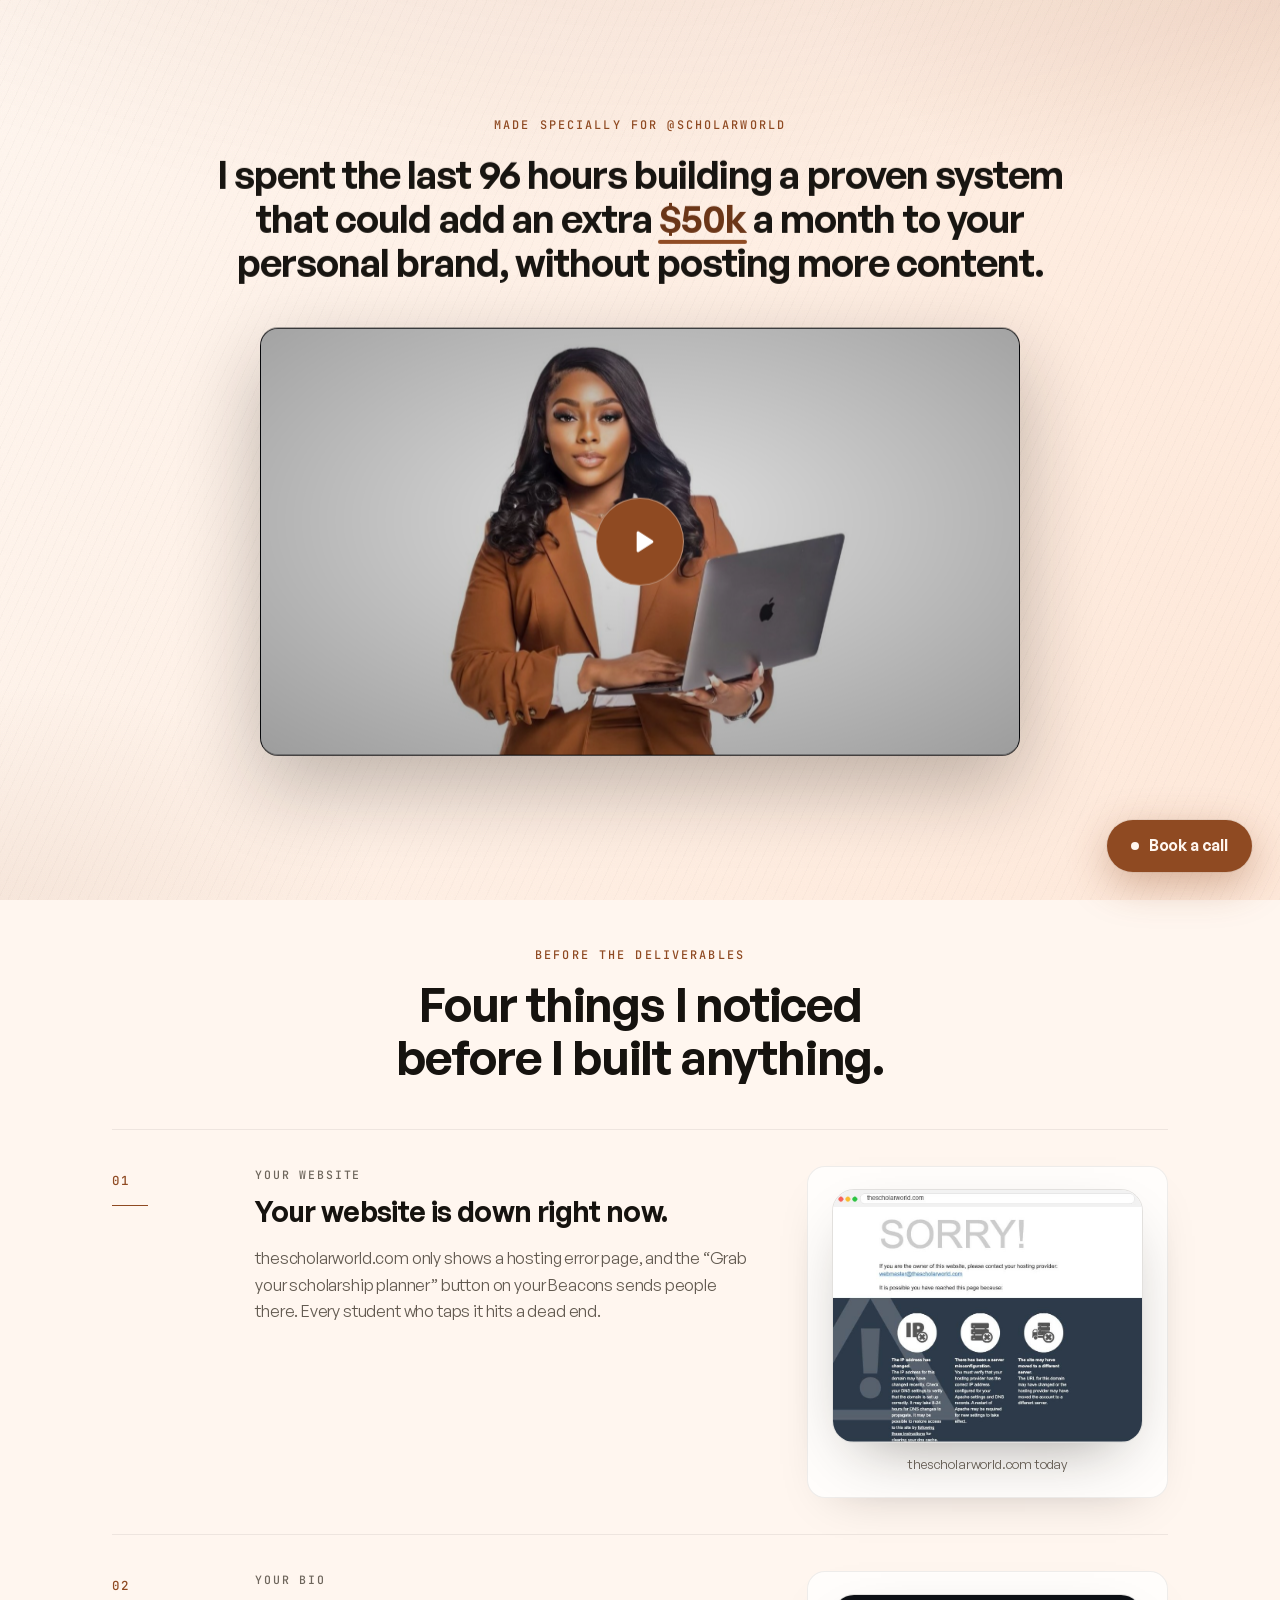
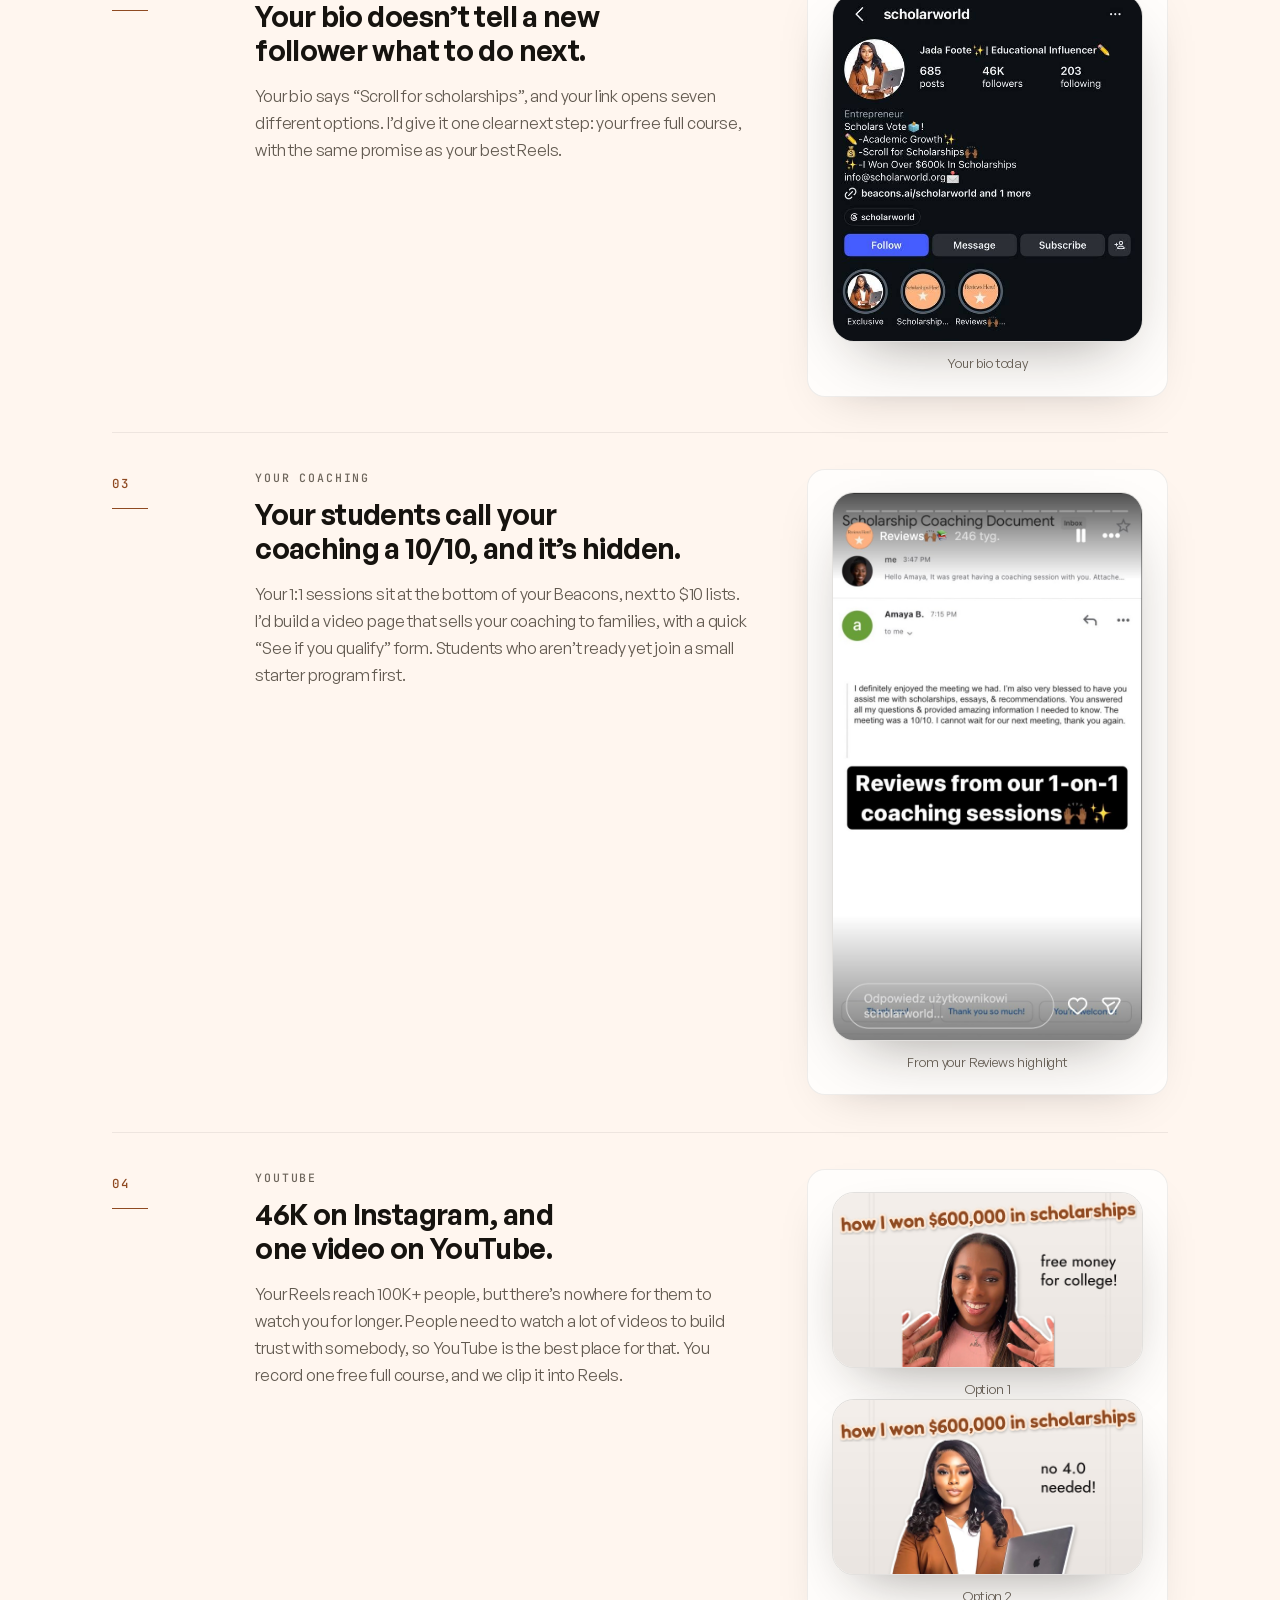
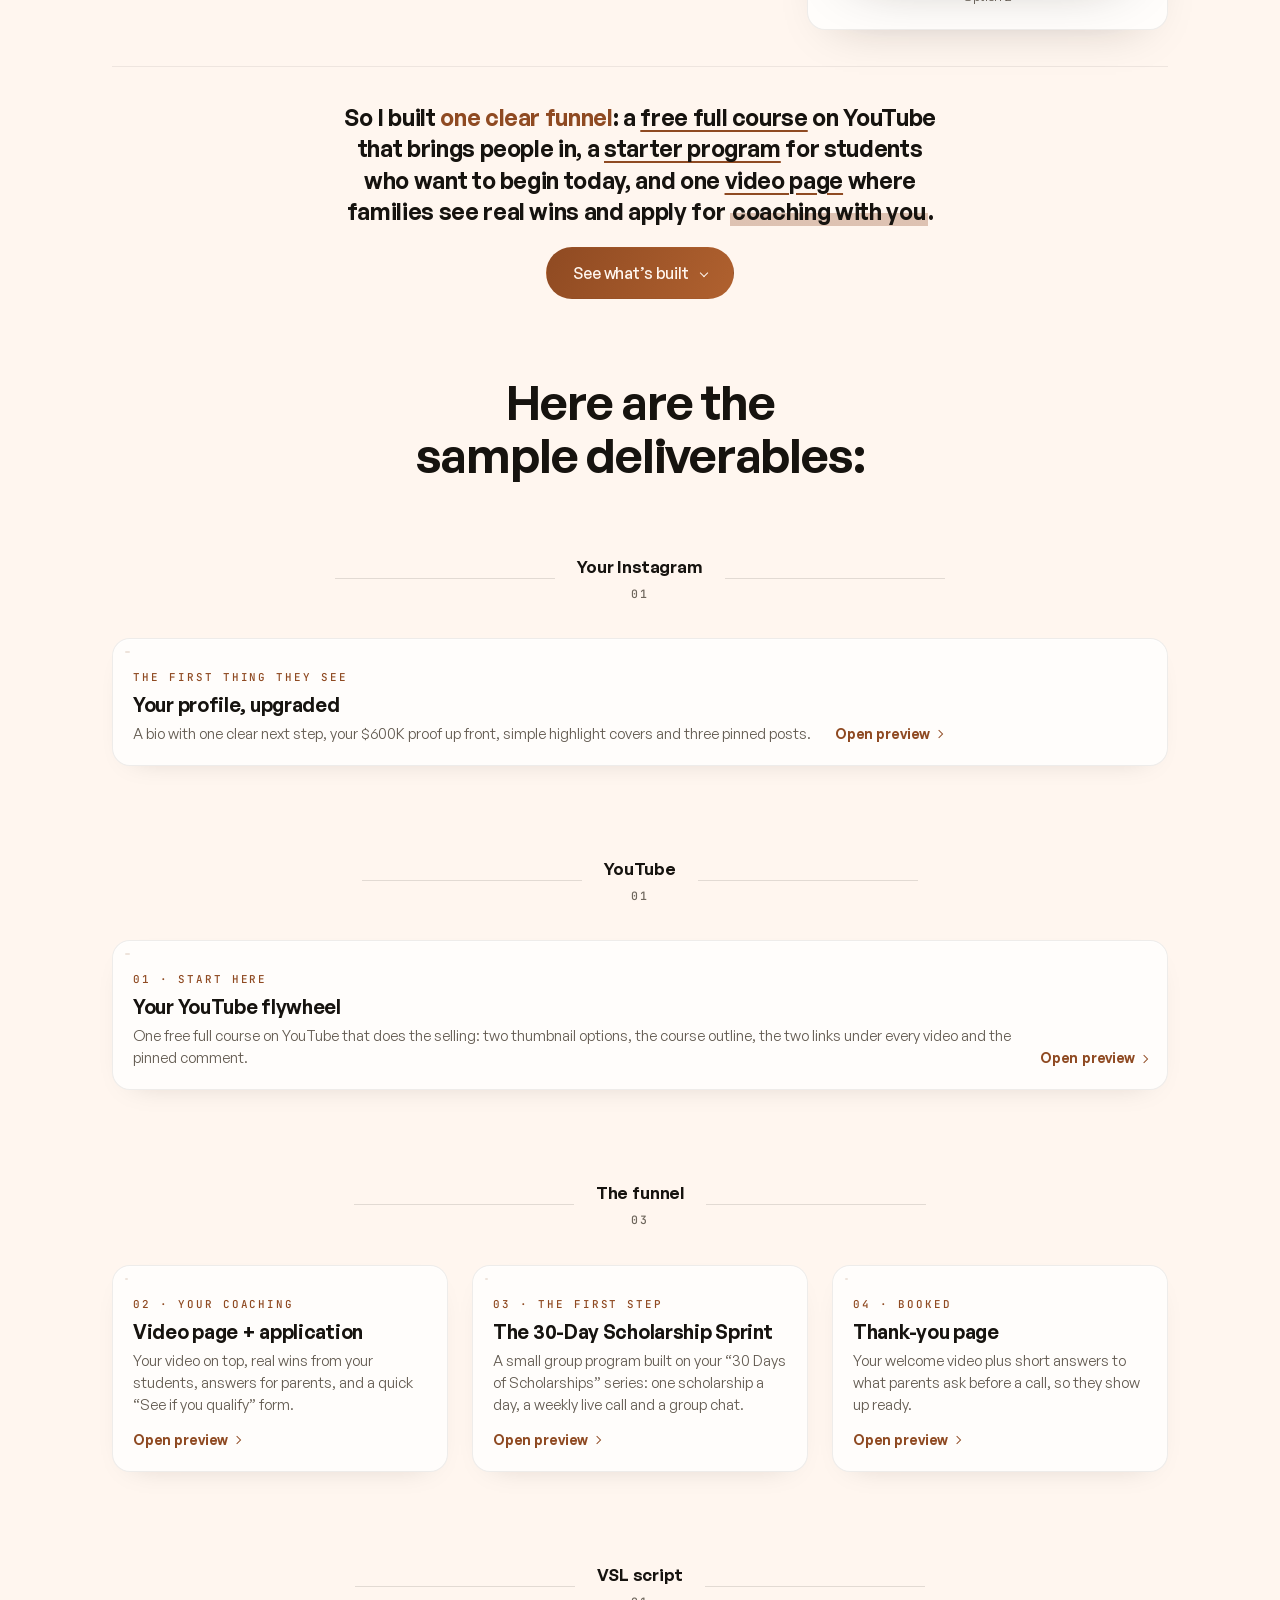
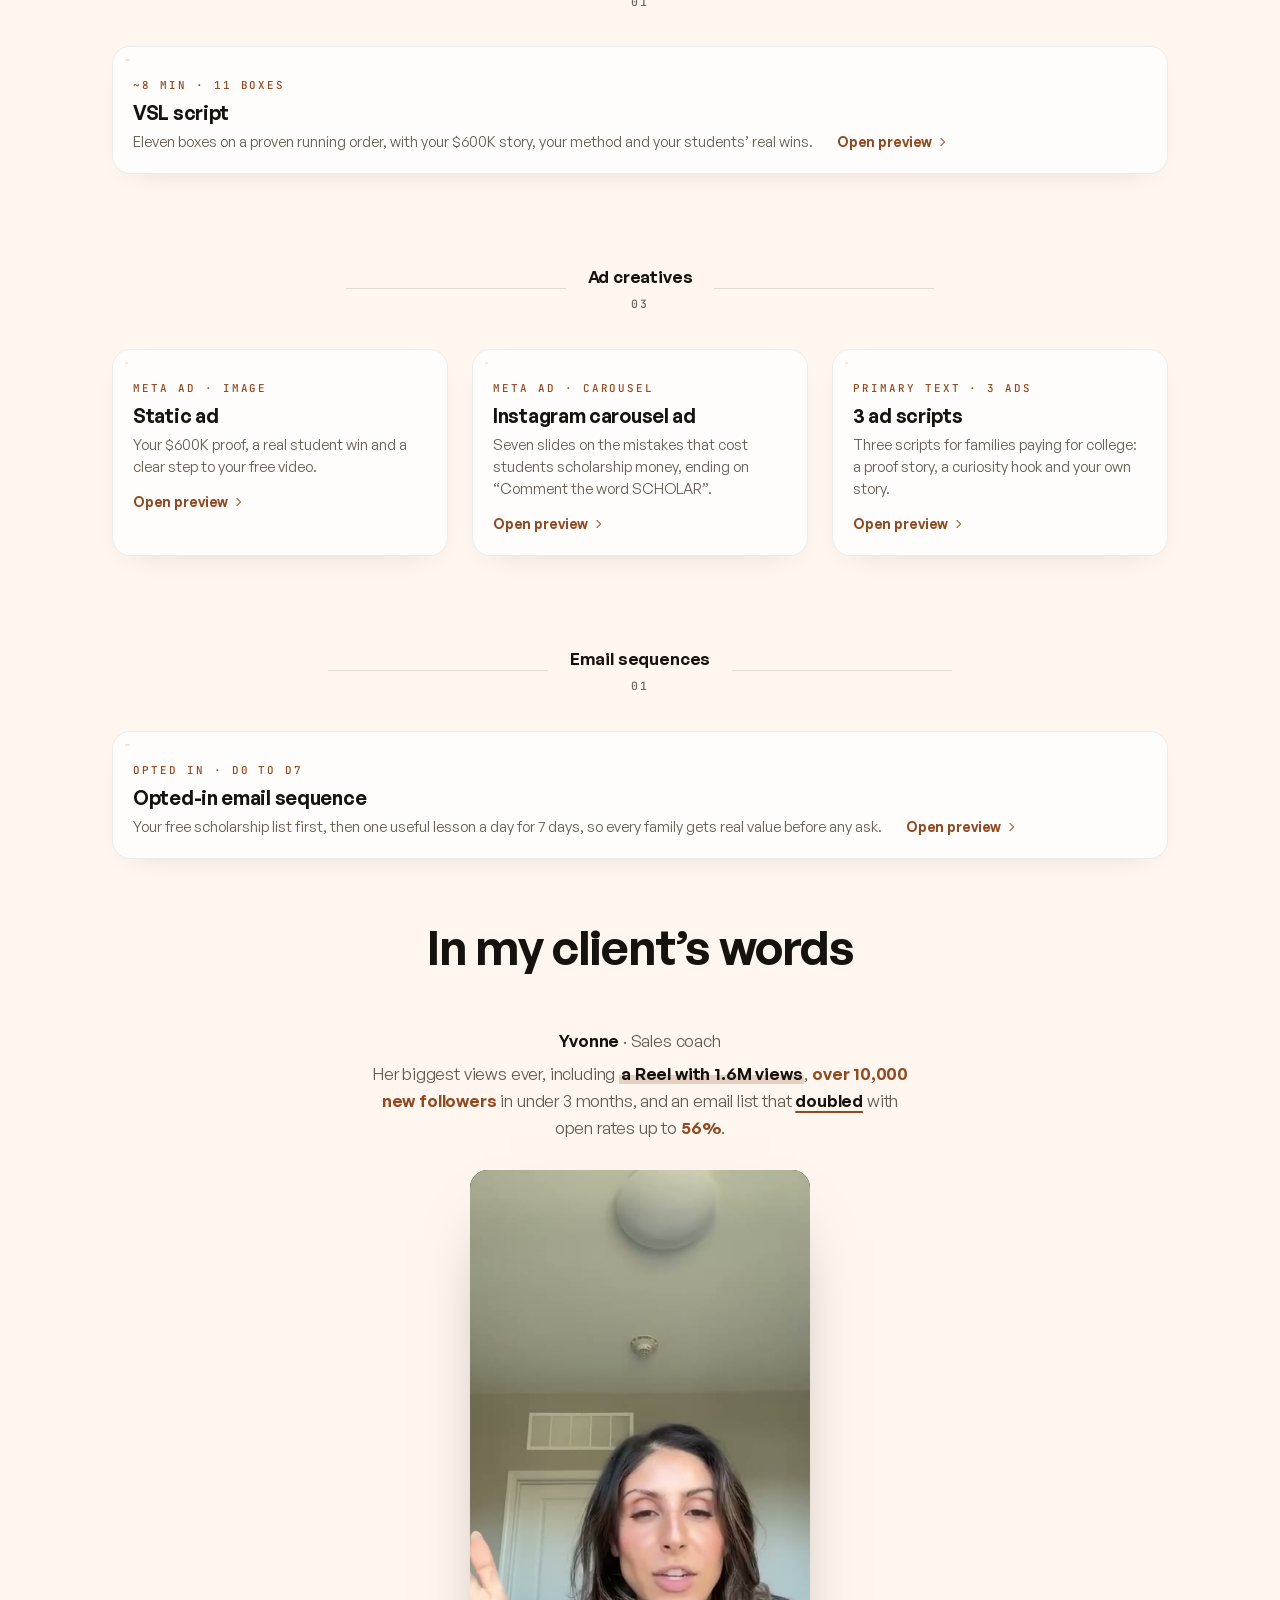
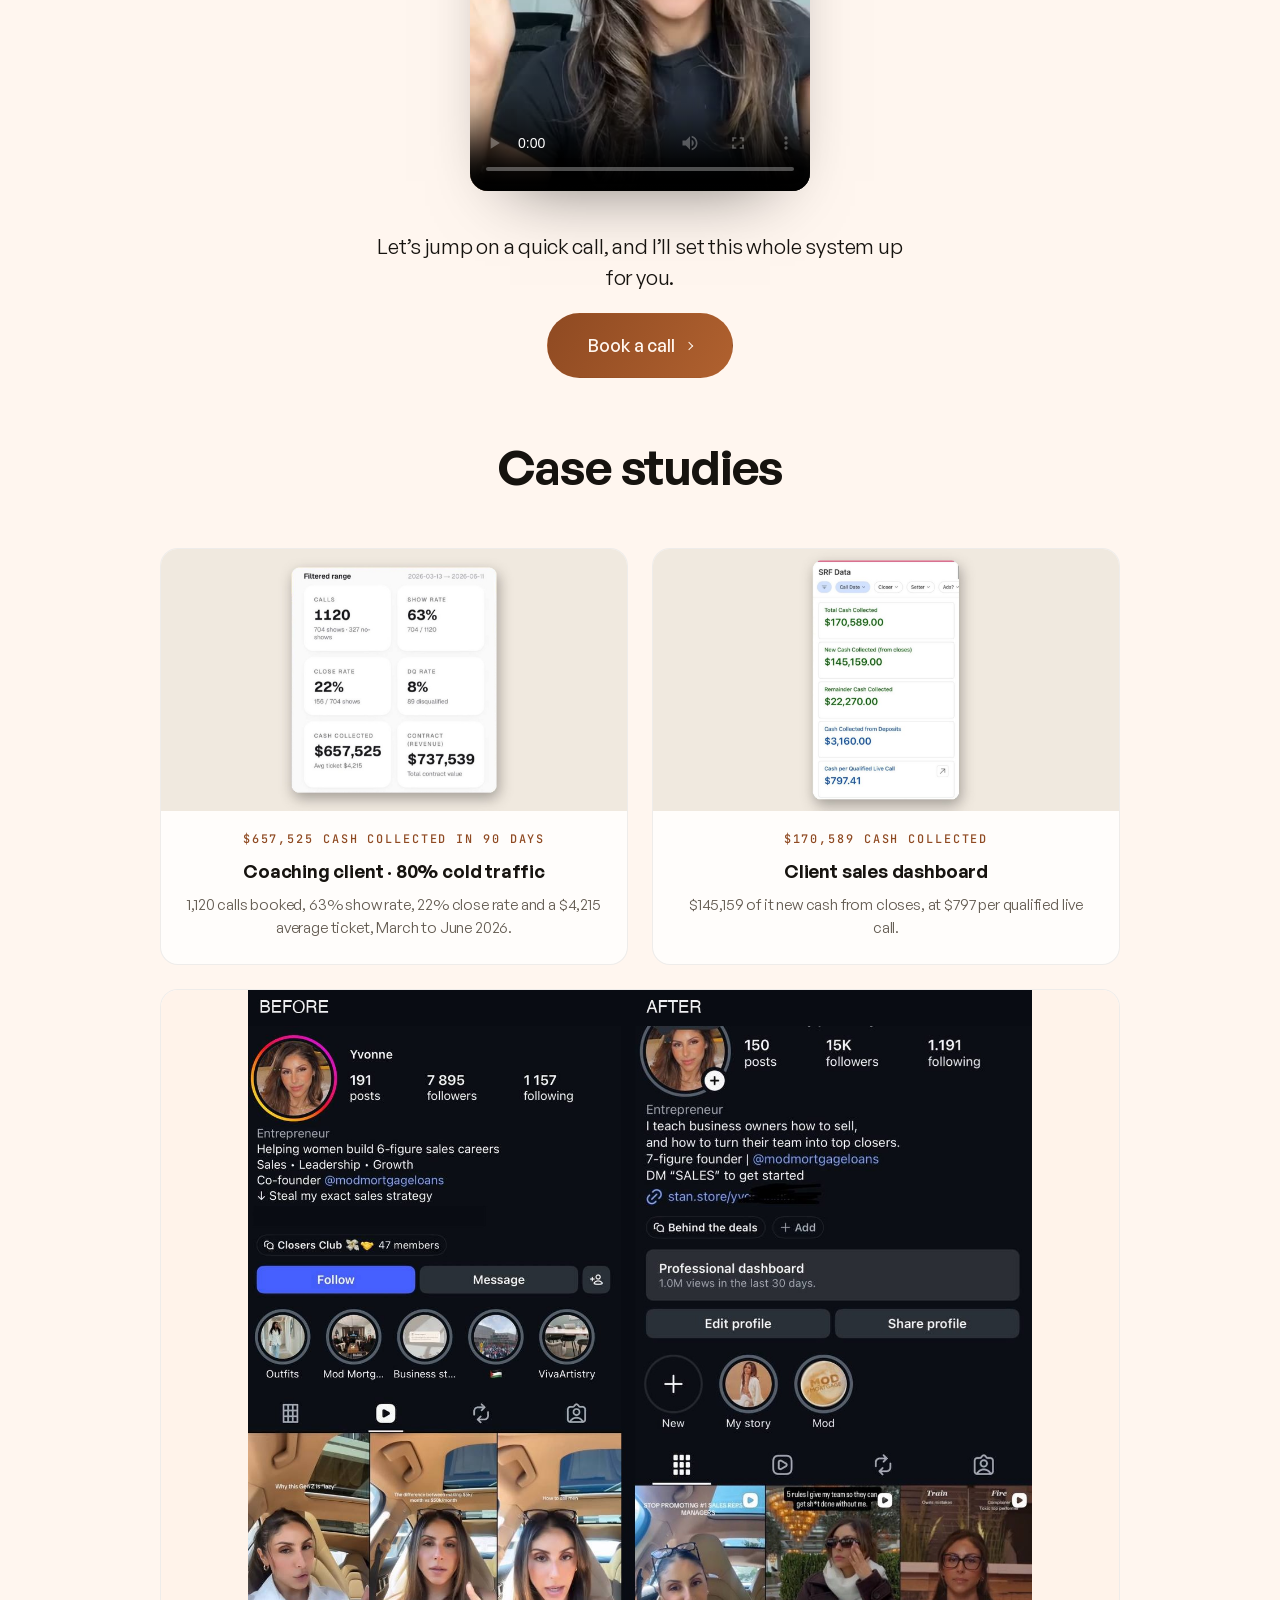
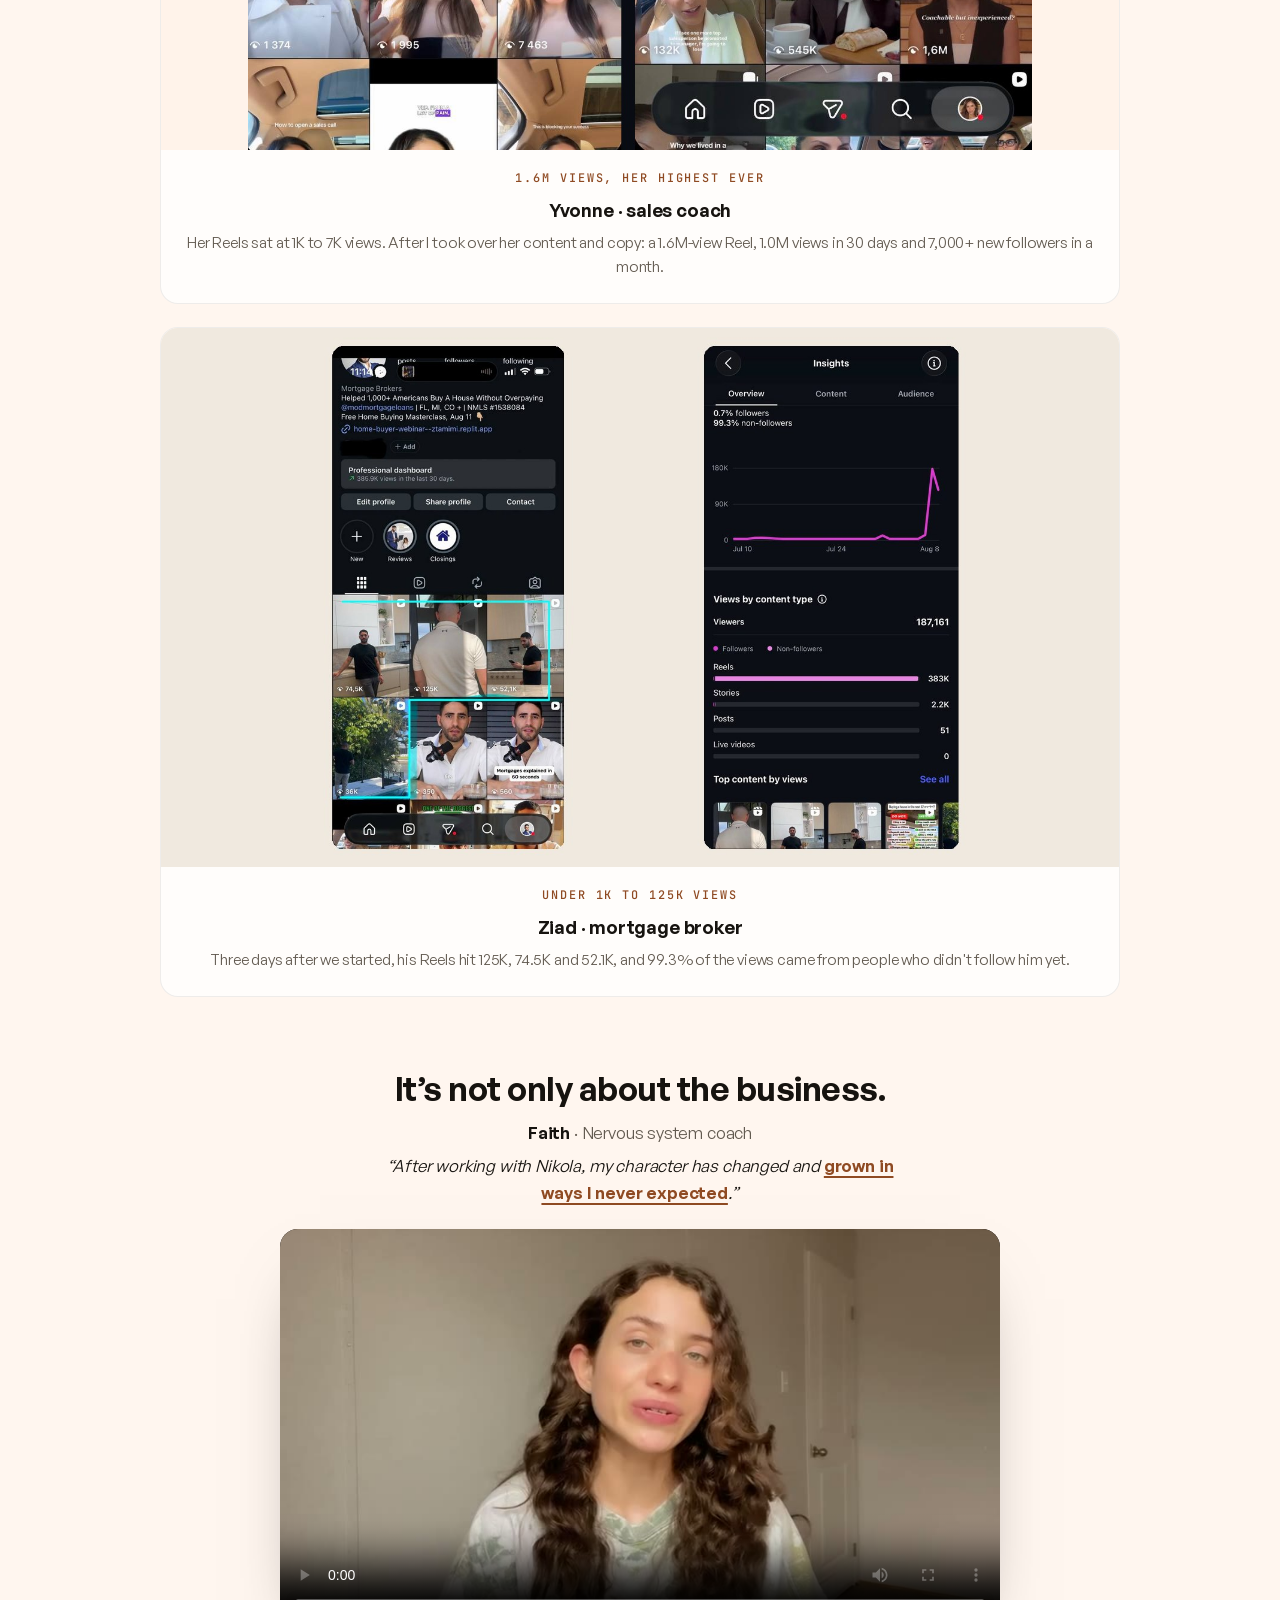
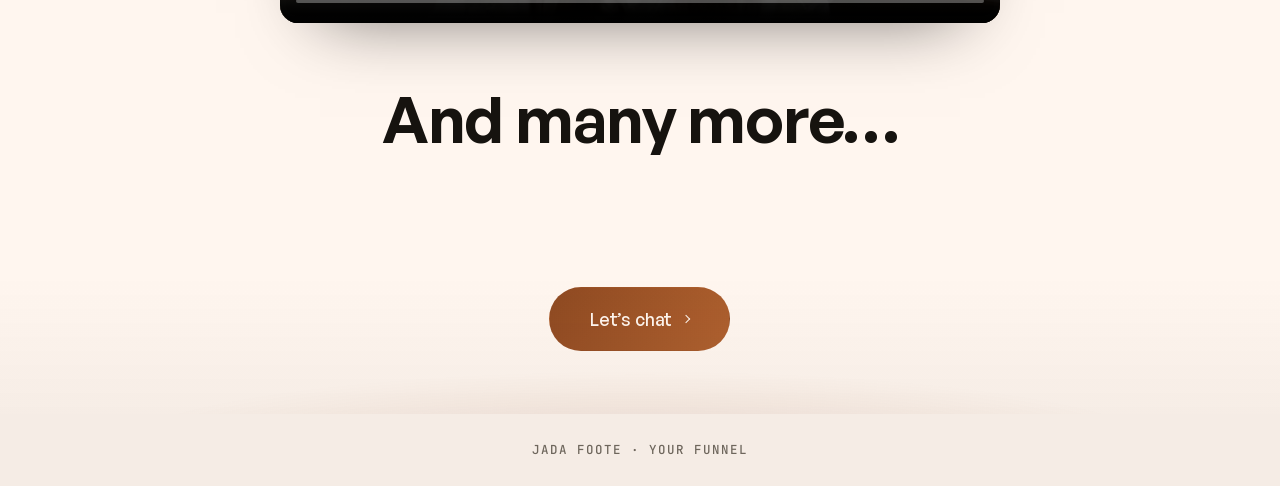
==== index.html @ 100409d5 "Jada Foote pitch site Co-Authored-By: Claude Opus 5.5 <noreply@anthropic.com>" ====
<!doctype html>
<html lang="en">
<head>
  <meta charset="utf-8" />
  <meta name="viewport" content="width=device-width, initial-scale=1" />
  <title>Jada Foote · Your funnel</title>
  <meta name="description" content="Jada, adding an extra $50k/mo to your personal brand" />
  <meta name="robots" content="noindex" />
  <meta property="og:title" content="Jada, adding an extra $50k/mo to your personal brand" />
  <meta property="og:description" content="Jada, adding an extra $50k/mo to your personal brand" />
  <meta property="og:image" content="https://nikola424.github.io/for-jada/og.png" />
  <meta property="og:image:width" content="1200" />
  <meta property="og:image:height" content="630" />
  <meta property="og:url" content="https://nikola424.github.io/for-jada/" />
  <meta property="og:type" content="website" />
  <meta name="twitter:card" content="summary_large_image" />
  <meta name="twitter:title" content="Jada, adding an extra $50k/mo to your personal brand" />
  <meta name="twitter:image" content="https://nikola424.github.io/for-jada/og.png" />
  <!-- Generated per build from the PROSPECT'S logo: node scripts/make_favicon.js {folder} -->
  <link rel="icon" href="assets/img/favicon.png" type="image/png" />
  <link rel="apple-touch-icon" href="assets/img/apple-touch-icon.png" />
  <script>document.documentElement.className += " js";</script>
  <link rel="preconnect" href="https://calendly.com" crossorigin />
  <link rel="preconnect" href="https://assets.calendly.com" crossorigin />
  <link rel="stylesheet" href="assets/vendor/lenis.css" />
  <link rel="stylesheet" href="styles.css?v=2" />
  <script>
    /* ================= SENDER OPTIONS (edit these, nothing else) =================
       heroEmbed   : Loom share URL, Wistia media id/URL, or any iframe src. Empty = native player (assets/video/hero.mp4).
       calendly    : your Calendly event URL. Embedded inline in the "Book a call" section.
       mode        : "funnel" (default, prospect already sells high ticket)
                     | "unaware" (no high-ticket offer yet: shows the designed offer card, swaps the headline, and adds the on-page bridge that walks the creator from "what problem?" to "show me the funnel").
       brand       : optional agency branding. logo (path/URL) and/or name for the top-left lockup; url; footer line.
       caseStudies : optional. [{ youtube: "VIDEO_ID" | image: "path", result: "$48k in 30 days", title: "...", text: "..." }]
    ============================================================================== */
    window.PITCH_CONFIG = {
      heroEmbed: "",
      calendly: "https://calendly.com/nikola-monetisebetter/discovery",
      mode: (new URLSearchParams(location.search).get("mode") || "funnel"),
      brand: { logo: "", name: "", url: "", footer: "" },
      caseStudies: [
        { image: "assets/img/cases/funnel-90d.jpg", result: "$657,525 cash collected in 90 days", title: "Coaching client · 80% cold traffic", text: "1,120 calls booked, 63% show rate, 22% close rate and a $4,215 average ticket, March to June 2026." },
        { image: "assets/img/cases/cash-dashboard.jpg", result: "$170,589 cash collected", title: "Client sales dashboard", text: "$145,159 of it new cash from closes, at $797 per qualified live call." },
        { wide: true, image: "assets/img/cases/yvonne.jpg", result: "1.6M views, her highest ever", title: "Yvonne · sales coach", text: "Her Reels sat at 1K to 7K views. After I took over her content and copy: a 1.6M-view Reel, 1.0M views in 30 days and 7,000+ new followers in a month." },
        { wide: true, image: "assets/img/cases/ziad.jpg", result: "Under 1K to 125K views", title: "Ziad · mortgage broker", text: "Three days after we started, his Reels hit 125K, 74.5K and 52.1K, and 99.3% of the views came from people who didn't follow him yet." }
      ]
    };
  </script>
<script data-topfix>try{if("scrollRestoration" in history)history.scrollRestoration="manual"}catch(e){}addEventListener("load",function(){if(!location.hash){scrollTo(0,0);setTimeout(function(){scrollTo(0,0)},50)}});</script>
<style>.cal-direct{text-align:center;margin-top:16px;font-size:.9rem;opacity:.75}.cal-direct a{text-decoration:underline}</style>
</head>
<body>
  <main id="top">
    <!-- ============================ HERO ============================ -->
    <section class="hero section" id="hero">
      <div class="agency-bar" id="agency-bar"></div>

      <!-- photo-swarm signature: overlay above the already-visible hero, pointer-events none -->
      <div class="swarm" id="swarm" aria-hidden="true">
        <div class="swarm__ph" style="--ox:-60vw;--oy:-40vh;--ix:-34vw;--iy:-18vh;--r:-8deg;left:50%;top:50%"><img src="assets/img/swarm-1.jpg?v=3" alt="" /></div>
        <div class="swarm__ph" style="--ox:60vw;--oy:-40vh;--ix:30vw;--iy:-18vh;--r:8deg;left:50%;top:50%"><img src="assets/img/swarm-2.jpg?v=3" alt="" /></div>
        <div class="swarm__ph" style="--ox:-70vw;--oy:10vh;--ix:-38vw;--iy:8vh;--r:-5deg;left:50%;top:50%"><img src="assets/img/swarm-3.jpg?v=3" alt="" /></div>
        <div class="swarm__ph" style="--ox:70vw;--oy:10vh;--ix:34vw;--iy:8vh;--r:5deg;left:50%;top:50%"><img src="assets/img/swarm-4.jpg?v=3" alt="" /></div>
        <div class="swarm__ph" style="--ox:-55vw;--oy:60vh;--ix:-26vw;--iy:34vh;--r:-6deg;left:50%;top:50%"><img src="assets/img/swarm-5.jpg?v=3" alt="" /></div>
        <div class="swarm__ph" style="--ox:55vw;--oy:60vh;--ix:22vw;--iy:34vh;--r:6deg;left:50%;top:50%"><img src="assets/img/swarm-6.jpg?v=3" alt="" /></div>
      </div>

      <div class="hero__inner container">
        <p class="eyebrow reveal">Made specially for @scholarworld</p>
        <h1 class="hero__title reveal" data-mode="funnel">I spent the last 96 hours building a proven system that could add an extra <span class="mark">$50k</span> a month to your personal brand, without posting more content.</h1>

        <!-- Hero video: Loom / Wistia embed when PITCH_CONFIG.heroEmbed is set, else the native player -->
        <div class="hplayer reveal">
          <div class="hplayer__stage" id="hp-stage" data-state="idle">
            <video class="hplayer__video" id="hp-video" playsinline preload="metadata" muted
                   poster="assets/img/hero-poster.jpg?v=3">
              <source src="assets/video/hero.mp4" type="video/mp4" />
              <track id="hp-track" kind="captions" src="assets/video/hero.vtt" srclang="en" label="English" />
            </video>

            <span class="hplayer__scrim" aria-hidden="true"></span>

            <button class="hplayer__big" id="hp-big" type="button" aria-label="Play video">
              <span class="hplayer__big-glow" aria-hidden="true"></span>
              <svg viewBox="0 0 24 24" aria-hidden="true"><path d="M8 5.14v13.72a1 1 0 0 0 1.53.85l10.5-6.86a1 1 0 0 0 0-1.7L9.53 4.3A1 1 0 0 0 8 5.14z"/></svg>
            </button>

            <div class="hplayer__cc" id="hp-cc-text" aria-live="polite"></div>

            <div class="hplayer__bar" id="hp-bar">
              <button class="hp-btn hp-btn--pp" id="hp-play" type="button" aria-label="Play / pause">
                <svg class="hp-i-pause" viewBox="0 0 24 24" aria-hidden="true"><rect x="6" y="5" width="4" height="14" rx="1.2"/><rect x="14" y="5" width="4" height="14" rx="1.2"/></svg>
                <svg class="hp-i-play" viewBox="0 0 24 24" aria-hidden="true"><path d="M8 5.14v13.72a1 1 0 0 0 1.53.85l10.5-6.86a1 1 0 0 0 0-1.7L9.53 4.3A1 1 0 0 0 8 5.14z"/></svg>
              </button>
              <span class="hp-time" id="hp-cur">0:00</span>
              <div class="hp-scrub" id="hp-scrub" role="slider" aria-label="Seek" aria-valuemin="0" aria-valuemax="100" aria-valuenow="0" tabindex="0">
                <div class="hp-scrub__track"><div class="hp-scrub__buf" id="hp-buf"></div><div class="hp-scrub__fill" id="hp-fill"></div></div>
                <div class="hp-scrub__knob" id="hp-knob"></div>
              </div>
              <span class="hp-time hp-time--dur" id="hp-dur">0:00</span>
              <div class="hp-speed">
                <button class="hp-btn hp-btn--speed" id="hp-speed-btn" type="button" aria-label="Playback speed">1.5&times;</button>
                <div class="hp-speed__menu" id="hp-speed-menu" role="menu">
                  <button data-rate="1" type="button" role="menuitem">1&times;</button>
                  <button data-rate="1.25" type="button" role="menuitem">1.25&times;</button>
                  <button data-rate="1.5" class="is-on" type="button" role="menuitem">1.5&times;</button>
                  <button data-rate="2" type="button" role="menuitem">2&times;</button>
                </div>
              </div>
              <button class="hp-btn hp-btn--mute" id="hp-mute" type="button" aria-label="Unmute" aria-pressed="false">
                <svg class="hp-i-muted" viewBox="0 0 24 24" aria-hidden="true"><path d="M4 9v6h4l5 4V5L8 9H4z"/><path d="M17 9.5l4.5 5M21.5 9.5l-4.5 5"/></svg>
                <svg class="hp-i-sound" viewBox="0 0 24 24" aria-hidden="true"><path d="M4 9v6h4l5 4V5L8 9H4z"/><path d="M16.5 8.5a5 5 0 0 1 0 7M19 6a9 9 0 0 1 0 12"/></svg>
              </button>
              <button class="hp-btn hp-btn--full" id="hp-full" type="button" aria-label="Fullscreen">
                <svg viewBox="0 0 24 24" aria-hidden="true"><path d="M8 4H4v4M16 4h4v4M8 20H4v-4M16 20h4v-4"/></svg>
              </button>
            </div>
          </div>
        </div>

        <div class="hero__actions reveal">
          <a class="btn btn--ghost" href="#bridge" data-mode="funnel">Start here <span class="arrow-down" aria-hidden="true"></span></a>
        </div>
      </div>
    </section>

    


    <!-- ====================== AUDIT / BRIDGE (first thing after the hero, every pitch) ====================== -->
    <section class="section bridge" id="bridge">
      <div class="container">
        <div class="bridge__head">
          <p class="eyebrow reveal">Before the deliverables</p>
          <h2 class="section__title bridge__title reveal">Four things I noticed<br />before I built anything.</h2>
        </div>

        <article class="beat reveal">
          <div class="beat__num"><span class="beat__idx">01</span><span class="beat__rule"></span></div>
          <div class="beat__copy">
            <p class="beat__kicker">Your website</p>
            <h3 class="beat__title">Your website is down right now.</h3>
            <p class="beat__text">thescholarworld.com only shows a hosting error page, and the &ldquo;Grab your scholarship planner&rdquo; button on your Beacons sends people there. Every student who taps it hits a dead end.</p>
          </div>
          <div class="beat__aside">
            <figure class="shot shot--wide"><img src="assets/img/site-down.jpg?v=1" alt="thescholarworld.com today" loading="lazy" /><figcaption>thescholarworld.com today</figcaption></figure>
          </div>
        </article>

        <article class="beat reveal">
          <div class="beat__num"><span class="beat__idx">02</span><span class="beat__rule"></span></div>
          <div class="beat__copy">
            <p class="beat__kicker">Your bio</p>
            <h3 class="beat__title">Your bio doesn&rsquo;t tell a new follower what to do next.</h3>
            <p class="beat__text">Your bio says &ldquo;Scroll for scholarships&rdquo;, and your link opens seven different options. I&rsquo;d give it one clear next step: your free full course, with the same promise as your best Reels.</p>
          </div>
          <div class="beat__aside">
            <figure class="shot shot--wide"><img src="assets/img/her-profile.jpg?v=1" alt="Jada&rsquo;s Instagram bio" loading="lazy" /><figcaption>Your bio today</figcaption></figure>
          </div>
        </article>

        <article class="beat reveal">
          <div class="beat__num"><span class="beat__idx">03</span><span class="beat__rule"></span></div>
          <div class="beat__copy">
            <p class="beat__kicker">Your coaching</p>
            <h3 class="beat__title">Your students call your coaching a 10/10, and it&rsquo;s hidden.</h3>
            <p class="beat__text">Your 1:1 sessions sit at the bottom of your Beacons, next to $10 lists. I&rsquo;d build a video page that sells your coaching to families, with a quick &ldquo;See if you qualify&rdquo; form. Students who aren&rsquo;t ready yet join a small starter program first.</p>
          </div>
          <div class="beat__aside">
            <figure class="shot shot--wide"><img src="assets/img/proof/r1.jpg?v=1" alt="A review from one of Jada&rsquo;s coaching sessions" loading="lazy" /><figcaption>From your Reviews highlight</figcaption></figure>
          </div>
        </article>

        <article class="beat reveal">
          <div class="beat__num"><span class="beat__idx">04</span><span class="beat__rule"></span></div>
          <div class="beat__copy">
            <p class="beat__kicker">YouTube</p>
            <h3 class="beat__title">46K on Instagram, and one video on YouTube.</h3>
            <p class="beat__text">Your Reels reach 100K+ people, but there&rsquo;s nowhere for them to watch you for longer. People need to watch a lot of videos to build trust with somebody, so YouTube is the best place for that. You record one free full course, and we clip it into Reels.</p>
          </div>
          <div class="beat__aside">
            <figure class="shot shot--wide"><img src="assets/img/course-thumb-1.jpg?v=1" alt="Thumbnail option 1" loading="lazy" /><figcaption>Option 1</figcaption></figure><figure class="shot shot--wide"><img src="assets/img/course-thumb-2.jpg?v=1" alt="Thumbnail option 2" loading="lazy" /><figcaption>Option 2</figcaption></figure>
          </div>
        </article>

        <div class="bridge__close reveal">
          <p class="bridge__closing">So I built <span class="hl">one clear funnel</span>: a <u class="ul">free full course</u> on YouTube that brings people in, a <u class="ul">starter program</u> for students who want to begin today, and one <u class="ul">video page</u> where families see real wins and apply for <span class="hl-bg">coaching with you</span>.</p>
          <a class="btn btn--primary" href="#deliverables">See what&rsquo;s built <span class="arrow-down" aria-hidden="true"></span></a>
        </div>
      </div>
    </section>

    <!-- ======================= DELIVERABLES ======================== -->
    <section class="section deliverables" id="deliverables">
      <div class="container">
        <h2 class="section__title deliverables__title reveal" data-mode="funnel">Here are the<br />sample deliverables:</h2>

        <div class="group">
          <div class="group__head reveal">
            <span class="group__rule"></span>
            <span class="group__meta"><span class="group__label">Your Instagram</span><span class="group__count">01</span></span>
            <span class="group__rule"></span>
          </div>
          <div class="grid grid--1">
            <button class="pcard pcard--wide reveal" data-title="Your profile, upgraded" data-embed="ig-profile/?v=j1">
              <span class="thumb thumb--wide"><span class="thumb__bar"><i></i><i></i><i></i><span class="thumb__url">today vs upgraded</span></span><img class="thumb__img" src="assets/img/igprofile-preview.jpg?v=1" alt="Your profile, upgraded preview" loading="lazy" /></span>
              <span class="pcard__body"><span><span class="pcard__kicker">The first thing they see</span><span class="pcard__title">Your profile, upgraded</span><span class="pcard__desc">A bio with one clear next step, your $600K proof up front, simple highlight covers and three pinned posts.</span></span><span class="pcard__link">Open preview <span class="arrow" aria-hidden="true"></span></span></span>
            </button>
          </div>
        </div>

        <div class="group">
          <div class="group__head reveal">
            <span class="group__rule"></span>
            <span class="group__meta"><span class="group__label">YouTube</span><span class="group__count">01</span></span>
            <span class="group__rule"></span>
          </div>
          <div class="grid grid--1">
            <button class="pcard pcard--wide reveal" data-title="Your YouTube flywheel" data-embed="youtube-flywheel/?v=j1">
              <span class="thumb thumb--wide"><span class="thumb__bar"><i></i><i></i><i></i><span class="thumb__url">your free full course</span></span><img class="thumb__img" src="assets/img/flywheel-preview.jpg?v=1" alt="Your YouTube flywheel preview" loading="lazy" /></span>
              <span class="pcard__body"><span><span class="pcard__kicker">01 · Start here</span><span class="pcard__title">Your YouTube flywheel</span><span class="pcard__desc">One free full course on YouTube that does the selling: two thumbnail options, the course outline, the two links under every video and the pinned comment.</span></span><span class="pcard__link">Open preview <span class="arrow" aria-hidden="true"></span></span></span>
            </button>
          </div>
        </div>

        <div class="group">
          <div class="group__head reveal">
            <span class="group__rule"></span>
            <span class="group__meta"><span class="group__label">The funnel</span><span class="group__count">03</span></span>
            <span class="group__rule"></span>
          </div>
          <div class="grid grid--3">
            <button class="pcard reveal" data-title="Video page + application" data-embed="video/?v=j1">
              <span class="thumb"><span class="thumb__bar"><i></i><i></i><i></i><span class="thumb__url">your link in bio</span></span><img class="thumb__img" src="assets/img/video-preview.jpg?v=1" alt="Video page + application preview" loading="lazy" /></span>
              <span class="pcard__body"><span><span class="pcard__kicker">02 · Your coaching</span><span class="pcard__title">Video page + application</span><span class="pcard__desc">Your video on top, real wins from your students, answers for parents, and a quick &ldquo;See if you qualify&rdquo; form.</span></span><span class="pcard__link">Open preview <span class="arrow" aria-hidden="true"></span></span></span>
            </button>
            <button class="pcard reveal" data-title="Starter program" data-embed="program/?v=j1">
              <span class="thumb"><span class="thumb__bar"><i></i><i></i><i></i><span class="thumb__url">the first step</span></span><img class="thumb__img" src="assets/img/program-preview.jpg?v=1" alt="Starter program preview" loading="lazy" /></span>
              <span class="pcard__body"><span><span class="pcard__kicker">03 · The first step</span><span class="pcard__title">The 30-Day Scholarship Sprint</span><span class="pcard__desc">A small group program built on your &ldquo;30 Days of Scholarships&rdquo; series: one scholarship a day, a weekly live call and a group chat.</span></span><span class="pcard__link">Open preview <span class="arrow" aria-hidden="true"></span></span></span>
            </button>
            <button class="pcard reveal" data-title="Thank-you page" data-embed="thank-you/?v=j1">
              <span class="thumb"><span class="thumb__bar"><i></i><i></i><i></i><span class="thumb__url">booked</span></span><img class="thumb__img" src="assets/img/thankyou-preview.jpg?v=1" alt="Thank-you page preview" loading="lazy" /></span>
              <span class="pcard__body"><span><span class="pcard__kicker">04 · Booked</span><span class="pcard__title">Thank-you page</span><span class="pcard__desc">Your welcome video plus short answers to what parents ask before a call, so they show up ready.</span></span><span class="pcard__link">Open preview <span class="arrow" aria-hidden="true"></span></span></span>
            </button>
          </div>
        </div>

        <div class="group">
          <div class="group__head reveal">
            <span class="group__rule"></span>
            <span class="group__meta"><span class="group__label">VSL script</span><span class="group__count">01</span></span>
            <span class="group__rule"></span>
          </div>
          <div class="grid grid--1">
            <button class="pcard pcard--wide reveal" data-title="VSL script" data-embed="vsl-script/?v=j1">
              <span class="thumb thumb--wide"><span class="thumb__bar"><i></i><i></i><i></i><span class="thumb__url">script · 11 boxes</span></span><img class="thumb__img" src="assets/img/vslscript-preview.jpg?v=1" alt="VSL script preview" loading="lazy" /></span>
              <span class="pcard__body"><span><span class="pcard__kicker">~8 min · 11 boxes</span><span class="pcard__title">VSL script</span><span class="pcard__desc">Eleven boxes on a proven running order, with your $600K story, your method and your students&rsquo; real wins.</span></span><span class="pcard__link">Open preview <span class="arrow" aria-hidden="true"></span></span></span>
            </button>
          </div>
        </div>

        <div class="group">
          <div class="group__head reveal">
            <span class="group__rule"></span>
            <span class="group__meta"><span class="group__label">Ad creatives</span><span class="group__count">03</span></span>
            <span class="group__rule"></span>
          </div>
          <div class="grid grid--3">
            <button class="pcard reveal" data-title="Static ad" data-embed="static-ad/?v=j1" data-noanim>
              <span class="thumb"><span class="thumb__bar"><i></i><i></i><i></i><span class="thumb__url">instagram.com/scholarworld</span></span><img class="thumb__img" src="assets/img/static-ad-preview.jpg?v=1" alt="Static ad preview" loading="lazy" /></span>
              <span class="pcard__body"><span><span class="pcard__kicker">Meta ad · Image</span><span class="pcard__title">Static ad</span><span class="pcard__desc">Your $600K proof, a real student win and a clear step to your free video.</span></span><span class="pcard__link">Open preview <span class="arrow" aria-hidden="true"></span></span></span>
            </button>
            <button class="pcard reveal" data-title="Instagram carousel ad" data-embed="carousel/phone/?v=j1" data-noanim>
              <span class="thumb"><span class="thumb__bar"><i></i><i></i><i></i><span class="thumb__url">instagram.com/scholarworld</span></span><img class="thumb__img" src="assets/img/carousel-preview.jpg?v=1" alt="Instagram carousel ad preview" loading="lazy" /></span>
              <span class="pcard__body"><span><span class="pcard__kicker">Meta ad · Carousel</span><span class="pcard__title">Instagram carousel ad</span><span class="pcard__desc">Seven slides on the mistakes that cost students scholarship money, ending on &ldquo;Comment the word SCHOLAR&rdquo;.</span></span><span class="pcard__link">Open preview <span class="arrow" aria-hidden="true"></span></span></span>
            </button>
            <button class="pcard reveal" data-title="3 ad scripts" data-embed="ad-scripts/?v=j1">
              <span class="thumb"><span class="thumb__bar"><i></i><i></i><i></i><span class="thumb__url">ad scripts</span></span><img class="thumb__img" src="assets/img/adscripts-preview.jpg?v=1" alt="3 ad scripts preview" loading="lazy" /></span>
              <span class="pcard__body"><span><span class="pcard__kicker">Primary text · 3 ads</span><span class="pcard__title">3 ad scripts</span><span class="pcard__desc">Three scripts for families paying for college: a proof story, a curiosity hook and your own story.</span></span><span class="pcard__link">Open preview <span class="arrow" aria-hidden="true"></span></span></span>
            </button>
          </div>
        </div>

        <div class="group">
          <div class="group__head reveal">
            <span class="group__rule"></span>
            <span class="group__meta"><span class="group__label">Email sequences</span><span class="group__count">01</span></span>
            <span class="group__rule"></span>
          </div>
          <div class="grid grid--1">
            <button class="pcard pcard--wide reveal" data-title="Opted-in email sequence" data-embed="opted-in/?v=j1">
              <span class="thumb thumb--wide"><span class="thumb__bar"><i></i><i></i><i></i><span class="thumb__url">sequence · 8 emails</span></span><img class="thumb__img" src="assets/img/optedin-preview.jpg?v=1" alt="Opted-in email sequence preview" loading="lazy" /></span>
              <span class="pcard__body"><span><span class="pcard__kicker">Opted in · D0 to D7</span><span class="pcard__title">Opted-in email sequence</span><span class="pcard__desc">Your free scholarship list first, then one useful lesson a day for 7 days, so every family gets real value before any ask.</span></span><span class="pcard__link">Open preview <span class="arrow" aria-hidden="true"></span></span></span>
            </button>
          </div>
        </div>
      </div>
    </section>

    <!-- ========================= CASE STUDIES (optional) ========================= -->

    <!-- ========================= CLIENT TESTIMONIAL ========================= -->
    <section class="section testimonial" id="testimonial">
      <div class="container">
        <h2 class="section__title case-studies__title reveal">In my client&rsquo;s words</h2>
        <div class="vt-head reveal">
          <p class="vt-who"><b>Yvonne</b> &middot; Sales coach</p>
          <p class="vt-desc">Her biggest views ever, including <span class="hl-bg">a Reel with 1.6M views</span>, <span class="hl">over 10,000 new followers</span> in under 3 months, and an email list that <u class="ul">doubled</u> with open rates up to <span class="hl">56%</span>.</p>
        </div>
        <figure class="vt reveal">
          <video controls playsinline preload="metadata" poster="assets/img/testimonial-poster.jpg" src="assets/video/testimonial.mp4"></video>
        </figure>
        <div class="vt-cta reveal"><p class="vt-cta__line">Let&rsquo;s jump on a quick call, and I&rsquo;ll set this whole system up for you.</p><a class="btn btn--primary" href="https://calendly.com/nikola-monetisebetter/discovery" target="_blank" rel="noopener">Book a call <span class="arrow" aria-hidden="true"></span></a></div>
      </div>
      <style>
        .vt-cta { display: flex; flex-direction: column; align-items: center; gap: 20px; margin-top: 40px; text-align: center; }
        .vt-cta__line { margin: 0; max-width: 46ch; font-size: clamp(1.1rem, 2.2vw, 1.3rem); line-height: 1.5; color: var(--text); }
        .vt-cta .btn { font-size: 1.1rem; padding: 18px 40px; }
        .testimonial { padding-top: 0; }
        .vt-head { max-width: 760px; margin: 0 auto 28px; text-align: center; display: grid; gap: 8px; }
        .vt-who { margin: 0; font-size: 1.05rem; color: var(--text-2); }
        .vt-who b { color: var(--text); }
        .vt-desc { margin: 0 auto; max-width: 54ch; font-size: 1.05rem; line-height: 1.6; color: var(--text-2); }
        .vt-desc .hl, .vt-desc .hl-bg, .vt-desc .ul { font-weight: 700; color: var(--text); }
        .vt-desc .hl { color: var(--accent); }
        .vt-desc .hl-bg { background: linear-gradient(transparent 55%, color-mix(in srgb, var(--accent) 22%, transparent) 55%); padding: 0 2px; }
        .vt-desc .ul { text-decoration: underline; text-decoration-color: var(--accent); text-decoration-thickness: 2px; text-underline-offset: 4px; }
        .vt { max-width: 340px; margin: 0 auto; display: grid; gap: 16px; }
        .vt video { width: 100%; aspect-ratio: 464 / 848; border-radius: var(--radius); background: #000; display: block; box-shadow: 0 30px 70px -40px rgba(0,0,0,.6); }
        .vt figcaption { text-align: center; font-size: 1rem; line-height: 1.55; color: var(--text-2); }
      </style>
    </section>

    <!-- ============================ BOOK A CALL ============================ -->

    <section class="section case-studies" id="case-studies">
      <div class="container">
        <h2 class="section__title case-studies__title reveal">Case studies</h2>
        <div class="cs-grid"></div>
        <div class="faith reveal">
          <p class="faith-k">It&rsquo;s not only about the business.</p>
          <p class="faith-who"><b>Faith</b> &middot; Nervous system coach</p>
          <p class="faith-desc">&ldquo;After working with Nikola, my character has changed and <span class="fu fu--b">grown in ways I never expected</span>.&rdquo;</p>
          <video controls playsinline preload="metadata" poster="assets/img/faith-poster.jpg" src="assets/video/faith.mp4"></video>
        </div>
        <style>
          .faith { max-width: 720px; margin: clamp(48px, 8vh, 80px) auto 0; text-align: center; display: grid; gap: 8px; }
          .faith-k { margin: 0 0 4px; font-family: var(--display); font-weight: 700; font-size: clamp(1.5rem, 3.5vw, 2.1rem); letter-spacing: -0.015em; line-height: 1.15; color: var(--text); }
          .faith-who { margin: 0; font-size: 1.05rem; color: var(--text-2); }
          .faith-who b { color: var(--text); }
          .faith-desc { margin: 0 auto 14px; max-width: 54ch; font-size: 1.05rem; line-height: 1.6; color: var(--text-2); }
          .faith-desc { font-style: italic; color: var(--text); }
          .faith .fu { text-decoration: underline; text-decoration-color: var(--accent); text-decoration-thickness: 3px; text-underline-offset: 6px; }
          .faith .fu--b { font-weight: 700; font-style: normal; color: var(--accent); text-decoration-thickness: 2px; text-underline-offset: 4px; }
          .faith video { width: 100%; aspect-ratio: 848 / 464; border-radius: var(--radius); background: #000; display: block; box-shadow: 0 30px 70px -40px rgba(0,0,0,.6); }
        </style>
        <p class="cs-more reveal">And many more&hellip;</p>
        <style>.cs-more { margin: clamp(40px, 7vh, 72px) 0 0; text-align: center; font-family: var(--display); font-weight: 700; font-size: clamp(2.2rem, 6vw, 4rem); letter-spacing: -0.02em; line-height: 1.05; color: var(--text); }</style>
      </div>
    </section>

    <section class="section cta" id="cta">
      <div class="container cta__wrap">
        <a class="btn btn--primary cta__btn reveal" href="https://calendly.com/nikola-monetisebetter/discovery" target="_blank" rel="noopener">Let&rsquo;s chat <span class="arrow" aria-hidden="true"></span></a>
        <style>.cta__btn { margin-top: 8px; font-size: 1.1rem; padding: 18px 40px; }</style>
      </div>
    </section>
  </main>

  <!-- ========================== STICKY CTA ======================== -->
  <a class="stickycta" id="sticky-cta" href="https://calendly.com/nikola-monetisebetter/discovery" target="_blank" rel="noopener">
    <span class="stickycta__dot" aria-hidden="true"></span>
    <span class="stickycta__label">Book a call</span>
  </a>

  <!-- ============================ FOOTER ========================== -->
  <footer class="footer">
    <div class="container footer__inner">
      <span class="footer__note" id="footer-note">Jada Foote · Your funnel</span>
    </div>
  </footer>

  <!-- ============================ LIGHTBOX ======================== -->
  <div class="lightbox" id="lightbox" aria-hidden="true" role="dialog" aria-modal="true" aria-label="Deliverable preview">
    <button class="lightbox__close" id="lightbox-close" aria-label="Close preview">&times;</button>
    <div class="lightbox__inner">
      <div class="lightbox__stage" id="lightbox-stage"></div>
      <p class="lightbox__title" id="lightbox-title"></p>
    </div>
  </div>

  <script>
    // mode switch (funnel | unaware): an element shows when its data-mode list contains the mode
    (function () {
      var m = (window.PITCH_CONFIG && window.PITCH_CONFIG.mode) || "funnel";
      document.querySelectorAll("[data-mode]").forEach(function (el) { el.hidden = el.getAttribute("data-mode").split(/\s+/).indexOf(m) === -1; });
    })();
  </script>
  <script src="assets/vendor/lenis.min.js"></script>
  <script src="assets/vendor/gsap.min.js"></script>
  <script src="assets/vendor/ScrollTrigger.min.js"></script>
  <script src="main.js"></script>
</body>
</html>
---- assets/vendor/lenis.css ----
html.lenis,html.lenis body{height:auto}.lenis.lenis-smooth{scroll-behavior:auto!important}.lenis.lenis-smooth [data-lenis-prevent]{overscroll-behavior:contain}.lenis.lenis-stopped{overflow:hidden}.lenis.lenis-smooth iframe{pointer-events:none}
---- styles.css ----
/* =========================================================================
   Emmaline Fawcett · pitch site (system A, Nikola wrapper)
   Light, quiet luxury: warm ivory paper, ink, one deep bordeaux (her
   green-suit portrait). General Sans + JetBrains Mono eyebrows.
   ========================================================================= */

@font-face { font-family: "General Sans"; src: url("assets/fonts/general-sans-400.woff2") format("woff2"); font-weight: 400; font-style: normal; font-display: swap; }
@font-face { font-family: "General Sans"; src: url("assets/fonts/general-sans-500.woff2") format("woff2"); font-weight: 500; font-style: normal; font-display: swap; }
@font-face { font-family: "General Sans"; src: url("assets/fonts/general-sans-600.woff2") format("woff2"); font-weight: 600 700; font-style: normal; font-display: swap; }
@font-face { font-family: "JetBrains Mono"; src: url("assets/fonts/jbmono-500.woff2") format("woff2"); font-weight: 400 600; font-style: normal; font-display: swap; }

:root {
  --bg: #fff6ef;
  --bg-2: #ffe9da;
  --surface: #fffdfb;
  --surface-2: #fff3ea;
  --line: rgba(22, 19, 15, 0.12);
  --line-soft: rgba(22, 19, 15, 0.07);

  --text: #16130f;
  --text-2: #625a50;
  --text-3: #6e665c;

  --accent: #8f4a22;
  --accent-2: #b0612f;
  --accent-deep: #6a3416;
  --accent-ink: #fff6ef;
  --accent-soft: rgba(143, 74, 34, 0.10);

  --font: "General Sans", -apple-system, BlinkMacSystemFont, "SF Pro Display", "Segoe UI", Roboto, Helvetica, Arial, sans-serif;
  --display: "General Sans", -apple-system, BlinkMacSystemFont, sans-serif;
  --mono: "JetBrains Mono", ui-monospace, SFMono-Regular, Menlo, monospace;

  --container: 1120px;
  --gutter: clamp(20px, 5vw, 32px);
  --section-y: clamp(48px, 7vh, 84px);
  --radius: 18px;
  --ease: cubic-bezier(0.16, 1, 0.3, 1);
}

/* --------------------------------- Base --------------------------------- */
[hidden] { display: none !important; } /* mode-switched elements must stay hidden even when a component sets display */
* { box-sizing: border-box; }
html { background: var(--bg); -webkit-text-size-adjust: 100%; }
/* page canvas: light corner tech-frame accents + brushed diagonal streaks (gradients.md #10 + #9) */
body::before { content: ""; position: fixed; inset: 0; z-index: -2; pointer-events: none;
  background:
    radial-gradient(60% 40% at 100% 0%, rgba(143, 74, 34, 0.10), transparent 60%),
    radial-gradient(50% 40% at 0% 100%, rgba(143, 74, 34, 0.07), transparent 60%),
    repeating-linear-gradient(115deg, rgba(22, 19, 15, 0.018) 0 1px, transparent 1px 9px),
    linear-gradient(115deg, var(--bg), var(--bg-2)); }
body::after { content: ""; position: fixed; inset: 0; z-index: -1; pointer-events: none; opacity: 0.035;
  background-image: url("data:image/svg+xml,%3Csvg xmlns='http://www.w3.org/2000/svg' width='140' height='140'%3E%3Cfilter id='n'%3E%3CfeTurbulence type='fractalNoise' baseFrequency='0.8' numOctaves='2' stitchTiles='stitch'/%3E%3C/filter%3E%3Crect width='100%25' height='100%25' filter='url(%23n)'/%3E%3C/svg%3E"); background-size: 140px 140px; }
body {
  margin: 0;
  background: transparent;
  color: var(--text);
  font-family: var(--font);
  font-size: 17px;
  line-height: 1.5;
  letter-spacing: -0.01em;
  -webkit-font-smoothing: antialiased;
  -moz-osx-font-smoothing: grayscale;
  overflow-x: hidden;
}
img, svg { display: block; max-width: 100%; }
a { color: inherit; text-decoration: none; }
::selection { background: var(--accent); color: var(--accent-ink); }

.container {
  width: 100%;
  max-width: var(--container);
  margin-inline: auto;
  padding-inline: var(--gutter);
}
.section { padding-block: var(--section-y); position: relative; }

/* ------------------------------ Typography ------------------------------ */
.eyebrow {
  margin: 0 0 18px;
  font-family: var(--mono);
  font-size: 0.74rem;
  font-weight: 500;
  letter-spacing: 0.18em;
  text-transform: uppercase;
  color: var(--accent);
}
.section__title {
  margin: 0;
  font-family: var(--display);
  font-size: clamp(2rem, 5vw, 3rem);
  font-weight: 700;
  line-height: 1.1;
  letter-spacing: -0.025em;
}

/* Small directional arrows */
.arrow, .arrow-down {
  display: inline-block;
  width: 6px;
  height: 6px;
  border-right: 1.6px solid currentColor;
  border-bottom: 1.6px solid currentColor;
  vertical-align: middle;
  margin-left: 7px;
  transition: transform 0.3s var(--ease);
}
.arrow { transform: rotate(-45deg); }
.arrow-down { transform: rotate(45deg); margin-left: 8px; }

/* -------------------------------- Reveal -------------------------------- */
.reveal {
  opacity: 0;
  transform: translateY(28px) scale(0.985);
  transition: opacity 1s var(--ease), transform 1s var(--ease);
  will-change: opacity, transform;
}
.reveal.is-in { opacity: 1; transform: none; }
.hero__inner .reveal:nth-child(1) { transition-delay: 0.05s; }
.hero__inner .reveal:nth-child(2) { transition-delay: 0.18s; }
.hero__inner .reveal:nth-child(3) { transition-delay: 0.3s; }

/* -------------------------------- Buttons ------------------------------- */
.btn {
  display: inline-flex;
  align-items: center;
  justify-content: center;
  gap: 4px;
  padding: 13px 26px;
  border-radius: 980px;
  font-size: 1rem;
  font-weight: 500;
  letter-spacing: -0.01em;
  border: 1px solid transparent;
  cursor: pointer;
  transition: transform 0.3s var(--ease), background 0.3s var(--ease),
    border-color 0.3s var(--ease), opacity 0.3s var(--ease), box-shadow 0.3s var(--ease);
}
.btn:active { transform: scale(0.97); }
.btn--primary { background: linear-gradient(120deg, var(--accent), var(--accent-2)); color: var(--accent-ink); position: relative; overflow: hidden; }
.btn--primary::after { content: ""; position: absolute; inset: 0; transform: translateX(-120%); background: linear-gradient(120deg, transparent, rgba(255, 255, 255, 0.28), transparent); transition: transform 0.6s var(--ease); }
.btn--primary:hover { transform: translateY(-2px); box-shadow: 0 14px 36px -10px rgba(143, 74, 34, 0.45); }
.btn--primary:hover::after { transform: translateX(120%); }
.btn--ghost { background: transparent; color: var(--text); border-color: var(--line); }
.btn--ghost:hover { border-color: var(--accent); color: var(--accent); transform: translateY(-2px); }
.btn--lg { padding: 17px 40px; font-size: 1.1rem; }

/* --------------------------------- Hero --------------------------------- */
.hero {
  text-align: center;
  padding-top: clamp(80px, 13vh, 148px);
  padding-bottom: clamp(24px, 4vh, 48px);
  overflow: hidden;
}
.hero::before {
  content: "";
  position: absolute;
  inset: -10% -5% 0 -5%;
  background: radial-gradient(120% 70% at 50% -10%, rgba(143, 74, 34, 0.10), transparent 60%);
  pointer-events: none;
  animation: glowDrift 16s ease-in-out infinite alternate;
}
.hero__inner { position: relative; }
.hero__title {
  margin: 0 auto;
  max-width: 1080px;
  font-family: var(--display);
  font-size: clamp(1.7rem, 3vw, 2.4rem);
  text-wrap: balance;
  font-weight: 700;
  line-height: 1.14;
  letter-spacing: -0.025em;
}
/* Word-by-word reveal (applied once JS splits the headline) */
.hero__title.split { opacity: 1; transform: none; transition: none; } /* the words carry the entrance; no transition on the h1 itself so GSAP never samples a half-way state */
.hero__title .word {
  display: inline-block;
  opacity: 0;
  transform: translateY(0.42em);
  filter: blur(6px);
  transition: opacity 0.7s var(--ease), transform 0.7s var(--ease), filter 0.7s var(--ease);
  will-change: opacity, transform, filter;
}
.hero__title.is-in .word { opacity: 1; transform: none; filter: blur(0); }

.mark { position: relative; white-space: nowrap; color: var(--accent-deep); }
.mark::after {
  content: "";
  position: absolute;
  left: -1px; right: -1px; bottom: -0.04em;
  height: 0.09em;
  background: var(--accent);
  border-radius: 3px;
  transform: scaleX(0);
  transform-origin: left;
  transition: transform 0.8s var(--ease) 0.5s;
}
.hero__title.is-in .mark::after { transform: scaleX(1); }

.hero__actions { margin-top: 40px; display: flex; justify-content: center; }
.hero__actions .arrow-down { animation: chevBob 2.2s var(--ease) infinite; }

/* -------------------------------- Player -------------------------------- */
.hplayer { margin: 44px auto 0; max-width: 760px; }
.hplayer__stage {
  position: relative; aspect-ratio: 16 / 9; border-radius: var(--radius);
  overflow: hidden; background: #05060a; border: 1px solid var(--line);
  box-shadow: 0 30px 80px rgba(22, 19, 15, 0.28);
}
.hplayer__video { position: absolute; inset: 0; width: 100%; height: 100%; object-fit: cover; display: block; background: #05060a; }

/* dark scrim behind the big play button (idle only) */
.hplayer__scrim { position: absolute; inset: 0; pointer-events: none; transition: opacity 0.45s var(--ease);
  background: radial-gradient(120% 120% at 50% 45%, rgba(0,0,0,0.12), rgba(0,0,0,0.55)); }
.hplayer__stage:not([data-state="idle"]) .hplayer__scrim { opacity: 0; }

/* big centered play */
.hplayer__big { position: absolute; top: 50%; left: 50%; transform: translate(-50%, -50%);
  width: 88px; height: 88px; border-radius: 50%; cursor: pointer; display: grid; place-items: center;
  border: 1px solid rgba(255,255,255,0.35); background: var(--accent); backdrop-filter: blur(8px);
  transition: transform 0.4s var(--ease), background 0.4s var(--ease), opacity 0.4s var(--ease), border-color 0.4s var(--ease); }
.hplayer__big svg { width: 32px; height: 32px; fill: #fff; margin-left: 4px; position: relative; z-index: 1; }
.hplayer__big-glow { position: absolute; inset: 0; border-radius: 50%; animation: hpPulse 2.8s ease-out infinite; }
.hplayer__big:hover { transform: translate(-50%, -50%) scale(1.07); background: var(--accent-2); border-color: #fff; }
.hplayer__stage:not([data-state="idle"]) .hplayer__big { opacity: 0; pointer-events: none; transform: translate(-50%, -50%) scale(0.8); }
@keyframes hpPulse { 0% { box-shadow: 0 0 0 0 rgba(44,106,85,0.45); } 70% { box-shadow: 0 0 0 22px rgba(44,106,85,0); } 100% { box-shadow: 0 0 0 0 rgba(44,106,85,0); } }

/* captions overlay */
.hplayer__cc { position: absolute; left: 50%; bottom: 76px; transform: translateX(-50%); max-width: 84%; text-align: center;
  font-size: clamp(0.9rem, 0.8rem + 0.5vw, 1.08rem); line-height: 1.4; color: #fff; pointer-events: none;
  transition: bottom 0.3s var(--ease); }
.hplayer__cc span { background: rgba(6,8,14,0.64); padding: 3px 10px; border-radius: 7px;
  -webkit-box-decoration-break: clone; box-decoration-break: clone; }
.hplayer__cc:empty { display: none; }
.hplayer__stage:hover .hplayer__cc, .hplayer__stage[data-state="paused"] .hplayer__cc { bottom: 82px; }

/* control bar */
.hplayer__bar { position: absolute; left: 0; right: 0; bottom: 0; z-index: 3; display: flex; align-items: center; gap: 12px;
  padding: 14px 16px; background: linear-gradient(to top, rgba(4,6,10,0.85), rgba(4,6,10,0.4) 60%, transparent);
  opacity: 0; transform: translateY(8px); transition: opacity 0.3s var(--ease), transform 0.3s var(--ease); }
.hplayer__stage:hover .hplayer__bar, .hplayer__stage[data-state="paused"] .hplayer__bar,
.hplayer__stage.hp-touch .hplayer__bar { opacity: 1; transform: none; }
.hplayer__stage[data-state="idle"] .hplayer__bar { opacity: 0; pointer-events: none; }

.hp-btn { width: 34px; height: 34px; flex: none; display: grid; place-items: center; border: none; background: transparent;
  color: #fff; cursor: pointer; border-radius: 8px; opacity: 0.82; transition: opacity 0.2s var(--ease), background 0.2s var(--ease); }
.hp-btn:hover { opacity: 1; background: rgba(255,255,255,0.1); }
.hp-btn svg { width: 20px; height: 20px; fill: #fff; }
.hp-btn--mute svg, .hp-btn--full svg { fill: none; stroke: #fff; stroke-width: 1.8; stroke-linecap: round; stroke-linejoin: round; }
.hp-i-play, .hp-i-sound { display: none; }
.hplayer__stage[data-state="paused"] .hp-i-pause, .hplayer__stage[data-state="idle"] .hp-i-pause { display: none; }
.hplayer__stage[data-state="paused"] .hp-i-play, .hplayer__stage[data-state="idle"] .hp-i-play { display: block; }

.hp-time { font-size: 0.72rem; color: rgba(255,255,255,0.75); font-variant-numeric: tabular-nums; min-width: 36px; text-align: center; }

/* scrub */
.hp-scrub { position: relative; flex: 1 1 auto; height: 28px; display: flex; align-items: center; cursor: pointer; }
.hp-scrub__track { position: relative; width: 100%; height: 4px; border-radius: 99px; background: rgba(255,255,255,0.22); transition: height 0.15s var(--ease); }
.hp-scrub:hover .hp-scrub__track, .hp-scrub.dragging .hp-scrub__track { height: 6px; }
.hp-scrub__buf { position: absolute; left: 0; top: 0; height: 100%; width: 0; border-radius: 99px; background: rgba(255,255,255,0.3); }
.hp-scrub__fill { position: absolute; left: 0; top: 0; height: 100%; width: 0; border-radius: 99px; background: linear-gradient(90deg, var(--accent-2), #7fd0c6); box-shadow: 0 0 10px rgba(44,106,85,0.6); }
.hp-scrub__knob { position: absolute; top: 50%; left: 0; width: 13px; height: 13px; border-radius: 50%; background: #fff;
  transform: translate(-50%, -50%) scale(0); transition: transform 0.18s var(--ease); box-shadow: 0 1px 5px rgba(0,0,0,0.45); }
.hp-scrub:hover .hp-scrub__knob, .hp-scrub.dragging .hp-scrub__knob { transform: translate(-50%, -50%) scale(1); }

/* CC toggle */
.hp-btn--cc { width: auto; padding: 0 9px; font-size: 0.7rem; font-weight: 700; letter-spacing: 0.06em; }
.hp-btn--cc.is-on { background: rgba(44,106,85,0.55); opacity: 1; }

/* speed */
.hp-speed { position: relative; }
.hp-btn--speed { width: auto; padding: 0 9px; font-size: 0.76rem; font-weight: 700; font-variant-numeric: tabular-nums; }
.hp-speed__menu { position: absolute; bottom: 44px; left: 50%; transform: translateX(-50%); min-width: 76px; padding: 6px;
  background: rgba(10,12,18,0.97); border: 1px solid var(--line); border-radius: 12px; box-shadow: 0 16px 40px rgba(0,0,0,0.5);
  display: none; flex-direction: column; gap: 2px; }
.hp-speed__menu.open { display: flex; }
.hp-speed__menu button { border: none; background: transparent; color: rgba(255,255,255,0.8); font-size: 0.78rem; font-weight: 600;
  padding: 7px 10px; border-radius: 7px; cursor: pointer; text-align: center; font-variant-numeric: tabular-nums; }
.hp-speed__menu button:hover { background: rgba(255,255,255,0.09); color: #fff; }
.hp-speed__menu button.is-on { background: rgba(44,106,85,0.45); color: #fff; }

@media (max-width: 560px) {
  .hp-btn { width: 30px; height: 30px; }
  .hp-btn--full { display: none; }
  .hplayer__cc { bottom: 62px; }
}

/* ----------------------------- Deliverables ----------------------------- */
.deliverables { padding-top: clamp(28px, 4.5vh, 56px); }
.deliverables__title { text-align: center; margin-bottom: clamp(48px, 8vh, 84px); }

.group { margin-bottom: clamp(64px, 10vh, 112px); }
.group:last-child { margin-bottom: 0; }
.group__head { display: flex; align-items: center; justify-content: center; gap: 22px; margin-bottom: 36px; }
.group__rule { flex: 1; height: 1px; background: var(--line); max-width: 220px; transform: scaleX(0); transform-origin: center; transition: transform 0.9s var(--ease); }
.group__head.is-in .group__rule { transform: scaleX(1); }
.group__meta { display: flex; flex-direction: column; align-items: center; gap: 6px; }
.group__label { font-family: var(--display); font-size: 1.05rem; font-weight: 600; letter-spacing: -0.01em; color: var(--text); }
.group__count { font-family: var(--mono); font-size: 0.72rem; color: var(--text-3); letter-spacing: 0.18em; }

.grid { display: grid; gap: 24px; }
.grid--3 { grid-template-columns: repeat(3, 1fr); }
.grid--2 { grid-template-columns: repeat(2, 1fr); max-width: 860px; margin-inline: auto; }
.grid--1 { grid-template-columns: 1fr; }

/* Preview card: a framed browser window + clear type hierarchy */
.pcard {
  appearance: none; font: inherit; color: inherit; text-align: left; position: relative;
  background: var(--surface); border: 1px solid var(--line-soft); border-radius: var(--radius);
  padding: 12px 12px 20px; cursor: pointer; display: flex; flex-direction: column; gap: 0;
  transform-style: preserve-3d; will-change: transform;
  box-shadow: 0 1px 0 rgba(255, 255, 255, 0.6) inset, 0 10px 30px -22px rgba(22, 19, 15, 0.25);
  transition: transform 0.6s var(--ease), border-color 0.6s var(--ease), box-shadow 0.6s var(--ease);
}
.pcard:hover { border-color: rgba(143, 74, 34, 0.35); box-shadow: 0 1px 0 rgba(255, 255, 255, 0.6) inset, 0 30px 60px -28px rgba(22, 19, 15, 0.32), 0 0 0 1px rgba(143, 74, 34, 0.08); }
.pcard:focus-visible { outline: 2px solid var(--accent); outline-offset: 3px; }
.pcard::after { content: ""; position: absolute; inset: 0; border-radius: inherit; background: radial-gradient(circle at var(--mx, 50%) var(--my, 50%), rgba(143, 74, 34, 0.10), transparent 44%); opacity: 0; transition: opacity 0.35s var(--ease); pointer-events: none; }
.pcard:hover::after { opacity: 1; }

/* the window frame */
.thumb { position: relative; display: block; border-radius: 12px; overflow: hidden; background: var(--surface-2); aspect-ratio: 4 / 3; border: 1px solid var(--line-soft); box-shadow: 0 14px 30px -18px rgba(22, 19, 15, 0.35); }
.thumb--wide { aspect-ratio: 16 / 7; }
.thumb__bar { position: absolute; left: 0; right: 0; top: 0; height: 26px; z-index: 2; display: flex; align-items: center; gap: 6px; padding: 0 10px; background: linear-gradient(180deg, rgba(255, 255, 255, 0.92), rgba(255, 255, 255, 0.78)); border-bottom: 1px solid rgba(22, 19, 15, 0.08); backdrop-filter: blur(6px); }
.thumb__bar i { width: 8px; height: 8px; border-radius: 50%; background: rgba(22, 19, 15, 0.14); }
.thumb__bar i:nth-child(1) { background: #ff5f57; } .thumb__bar i:nth-child(2) { background: #febc2e; } .thumb__bar i:nth-child(3) { background: #28c840; }
.thumb__url { margin-left: 8px; flex: 1; height: 14px; border-radius: 7px; background: rgba(22, 19, 15, 0.06); display: flex; align-items: center; padding: 0 8px; font-family: var(--mono); font-size: 8.5px; letter-spacing: 0.04em; color: var(--text-3); white-space: nowrap; overflow: hidden; }
.thumb__img { position: absolute; inset: 26px 0 0 0; width: 100%; height: calc(100% - 26px); object-fit: cover; object-position: 50% 0%; transition: object-position 2.2s cubic-bezier(0.22, 1, 0.36, 1), transform 0.8s var(--ease); }
.pcard:hover .thumb__img { object-position: 50% 38%; }
.thumb--wide .thumb__img { object-position: 50% 50%; }
.pcard:hover .thumb--wide .thumb__img { object-position: 50% 50%; transform: scale(1.02); }
.thumb::after { content: ""; position: absolute; inset: 0; pointer-events: none; border-radius: inherit; box-shadow: inset 0 0 0 1px rgba(255, 255, 255, 0.4); }

/* type */
.pcard__body { padding: 16px 8px 0; }
.pcard__kicker { display: block; font-family: var(--mono); font-size: 0.68rem; letter-spacing: 0.18em; text-transform: uppercase; color: var(--accent); margin-bottom: 8px; }
.pcard__title { display: block; font-family: var(--display); font-size: 1.22rem; font-weight: 600; letter-spacing: -0.015em; line-height: 1.2; color: var(--text); }
.pcard__desc { display: block; margin-top: 6px; font-size: 0.92rem; line-height: 1.5; color: var(--text-2); }
.pcard__link { display: inline-flex; align-items: center; gap: 6px; margin-top: 14px; font-size: 0.86rem; font-weight: 600; color: var(--accent); letter-spacing: 0.005em; transition: gap 0.3s var(--ease); }
.pcard:hover .pcard__link { gap: 10px; }
.pcard__link .arrow { margin-left: 0; border-color: currentColor; }
.pcard--wide .pcard__body { display: grid; grid-template-columns: 1fr auto; align-items: end; gap: 24px; }
.pcard--wide .pcard__link { margin-top: 0; }

/* SVG mock palette (legacy) */
.mock { width: 100%; height: auto; }
.m-stroke { fill: none; stroke: rgba(22, 19, 15, 0.28); stroke-width: 2; }
.m-line { stroke: rgba(22, 19, 15, 0.12); stroke-width: 1.5; }
.m-fill { fill: var(--accent); }
.m-soft { fill: rgba(22, 19, 15, 0.16); }
.m-faint { fill: rgba(22, 19, 15, 0.07); }
.m-panel { fill: var(--surface-2); stroke: rgba(22, 19, 15, 0.12); stroke-width: 1; }

/* --------------------------------- CTA ---------------------------------- */
.cta { text-align: center; overflow: hidden; }
.cta::before {
  content: "";
  position: absolute; inset: 0;
  background: radial-gradient(60% 60% at 50% 120%, rgba(143, 74, 34, 0.12), transparent 70%);
  pointer-events: none;
}
.cta__wrap { position: relative; }
.cta__title {
  margin: 0 0 36px;
  font-family: var(--display);
  font-size: clamp(2.4rem, 6.5vw, 4rem);
  font-weight: 700;
  line-height: 1.04;
  letter-spacing: -0.035em;
}

/* -------------------------------- Footer -------------------------------- */
.footer { position: relative; height: 72px; background: rgba(22, 19, 15, 0.04); }
.footer::before { content: ""; position: absolute; left: 0; right: 0; top: -140px; height: 140px; pointer-events: none; background: linear-gradient(180deg, transparent, rgba(22, 19, 15, 0.04)); }
.footer__inner { height: 100%; display: flex; align-items: center; justify-content: center; }
.footer__note { font-family: var(--mono); font-size: 0.78rem; letter-spacing: 0.16em; text-transform: uppercase; color: var(--text-3); line-height: 48px; }

/* ------------------------------ Sticky CTA ------------------------------ */
/* Booking one tap away for the whole scroll; yields only to the closing CTA. */
.stickycta {
  position: fixed;
  right: clamp(16px, 3vw, 28px);
  bottom: clamp(16px, 3vw, 28px);
  z-index: 60;
  display: inline-flex;
  align-items: center;
  gap: 10px;
  padding: 14px 24px;
  border-radius: 980px;
  background: var(--accent, var(--text));
  color: var(--accent-ink, var(--bg));
  font-size: 0.98rem;
  font-weight: 600;
  letter-spacing: -0.01em;
  text-decoration: none;
  box-shadow: 0 12px 40px color-mix(in srgb, var(--accent) 38%, transparent),
    0 0 0 1px rgba(22, 19, 15, 0.06);
  opacity: 0;
  visibility: hidden;
  transform: translateY(14px) scale(0.96);
  transition: opacity 0.35s var(--ease), transform 0.35s var(--ease),
    visibility 0s linear 0.35s;
}
.stickycta.is-visible {
  opacity: 1;
  visibility: visible;
  transform: translate(var(--mgx, 0px), var(--mgy, 0px)) scale(1);
  transition: opacity 0.35s var(--ease), transform 0.25s var(--ease), visibility 0s;
  transition: opacity 0.35s var(--ease), transform 0.35s var(--ease), visibility 0s;
}
.stickycta.is-visible:hover { transform: translate(var(--mgx, 0px), calc(var(--mgy, 0px) - 2px)) scale(1.02); }
.stickycta__dot {
  width: 8px;
  height: 8px;
  border-radius: 50%;
  background: var(--accent-ink, var(--bg));
  animation: stickyPulse 2.4s var(--ease) infinite;
}
@keyframes stickyPulse {
  0% { box-shadow: 0 0 0 0 color-mix(in srgb, var(--accent-ink) 55%, transparent); }
  70%, 100% { box-shadow: 0 0 0 7px transparent; }
}
@media (max-width: 560px) {
  .stickycta { left: clamp(16px, 3vw, 28px); right: clamp(16px, 3vw, 28px); justify-content: center; }
}

/* ------------------------------- Lightbox ------------------------------- */
.lightbox {
  position: fixed;
  inset: 0;
  z-index: 200;
  display: flex;
  align-items: center;
  justify-content: center;
  padding: clamp(20px, 5vw, 64px);
  background: rgba(22, 19, 15, 0.78);
  backdrop-filter: blur(14px);
  -webkit-backdrop-filter: blur(14px);
  opacity: 0;
  visibility: hidden;
  transition: opacity 0.4s var(--ease), visibility 0.4s var(--ease);
}
.lightbox.open { opacity: 1; visibility: visible; }
.lightbox__inner {
  max-width: 1000px;
  width: 100%;
  display: flex;
  flex-direction: column;
  align-items: center;
  gap: 20px;
}
.lightbox__stage {
  width: 100%;
  border-radius: 16px;
  overflow: hidden;
  border: 1px solid var(--line);
  background: var(--surface);
  max-height: 78vh;
  transform-origin: top left;
  transition: transform 0.5s var(--ease);
  will-change: transform;
}
.lightbox__stage img { width: 100%; height: auto; max-height: 78vh; object-fit: contain; display: block; }
.lightbox__stage--embed { height: 78vh; background: #0e0b09; }
.lightbox__frame { width: 100%; height: 100%; border: 0; display: block; background: #0e0b09; }
.lightbox__open { margin-left: 12px; font-size: 0.85rem; font-weight: 500; color: rgba(255, 255, 255, 0.75); border-bottom: 1px solid rgba(255, 255, 255, 0.35); transition: color 0.3s var(--ease); }
.lightbox__open:hover { color: #fff; }
.lightbox__placeholder { padding: clamp(28px, 6vw, 64px); text-align: center; }
.lightbox__placeholder .mock { max-width: 560px; margin: 0 auto 22px; }
.lightbox__placeholder p { margin: 0; font-size: 0.9rem; color: var(--text-3); }
.lightbox__title { margin: 0; font-size: 1.05rem; font-weight: 600; color: #fff; }
.lightbox__close {
  position: absolute;
  top: clamp(16px, 3vw, 28px);
  right: clamp(16px, 3vw, 28px);
  width: 44px; height: 44px;
  border-radius: 50%;
  border: 1px solid var(--line);
  background: rgba(255, 255, 255, 0.05);
  color: #fff;
  font-size: 1.6rem;
  line-height: 1;
  cursor: pointer;
  z-index: 2;
  transition: background 0.3s var(--ease), transform 0.3s var(--ease);
}
.lightbox__close:hover { background: rgba(255, 255, 255, 0.15); transform: rotate(90deg); }

/* --------------------------- Calendly popup ----------------------------- */
.cal-modal {
  position: fixed;
  inset: 0;
  z-index: 210;
  display: flex;
  align-items: center;
  justify-content: center;
  padding: clamp(16px, 4vw, 48px);
  background: rgba(22, 19, 15, 0.74);
  backdrop-filter: blur(16px);
  -webkit-backdrop-filter: blur(16px);
  opacity: 0;
  visibility: hidden;
  transition: opacity 0.25s var(--ease), visibility 0.25s var(--ease);
}
.cal-modal.open { opacity: 1; visibility: visible; }
.cal-frame {
  position: relative;
  width: min(820px, 100%);
  height: min(1000px, 92vh);
  border-radius: 20px;
  overflow: hidden;
  border: 1px solid var(--line);
  background: #ffffff;
  box-shadow: 0 40px 120px rgba(0, 0, 0, 0.45);
  transform: scale(0.98);
  transition: transform 0.28s var(--ease);
}
.cal-modal.open .cal-frame { transform: scale(1); }
.cal-frame iframe { position: relative; z-index: 1; width: 100%; height: 100%; border: 0; display: block; background: transparent; }
.cal-loader {
  position: absolute;
  inset: 0;
  z-index: 0;
  display: flex;
  align-items: center;
  justify-content: center;
  gap: 8px;
  transition: opacity 0.3s var(--ease);
}
.cal-loader span { width: 8px; height: 8px; border-radius: 50%; background: var(--accent); animation: calDot 1s ease-in-out infinite; }
.cal-loader span:nth-child(2) { animation-delay: 0.15s; }
.cal-loader span:nth-child(3) { animation-delay: 0.3s; }
.cal-modal.cal-ready .cal-loader { opacity: 0; }

/* ------------------------------- Keyframes ------------------------------ */
@keyframes glowDrift {
  0% { transform: translate3d(-1.5%, 0, 0); opacity: 0.8; }
  100% { transform: translate3d(1.5%, 1.5%, 0); opacity: 1; }
}
@keyframes playPulse {
  0% { box-shadow: 0 0 0 0 rgba(255, 255, 255, 0.16); }
  70%, 100% { box-shadow: 0 0 0 18px rgba(255, 255, 255, 0); }
}
@keyframes chevBob {
  0%, 100% { transform: rotate(45deg) translate(0, 0); }
  50% { transform: rotate(45deg) translate(2px, 2px); }
}
@keyframes calDot {
  0%, 100% { opacity: 0.3; transform: translateY(0); }
  50% { opacity: 1; transform: translateY(-4px); }
}

/* ------------------------------ Responsive ------------------------------ */
@media (max-width: 860px) {
  .grid--3 { grid-template-columns: repeat(2, 1fr); }
}
@media (max-width: 600px) {
  body { font-size: 16px; }
  .grid--3, .grid--2 { grid-template-columns: 1fr; max-width: 420px; margin-inline: auto; }
  .pcard--wide .pcard__body { grid-template-columns: 1fr; }
  .thumb--wide { aspect-ratio: 16 / 9; }
  .group__rule { max-width: 60px; }
  .hero__actions .btn { width: 100%; }
  .stickycta { padding: 12px 22px; }
  .cal-frame { height: 90vh; border-radius: 16px; }
}

/* --------------------------- Reduced motion ----------------------------- */
@media (prefers-reduced-motion: reduce) {
  .reveal { opacity: 1; transform: none; transition: none; }
  .lightbox, .lightbox__stage { transition: none; }
  .hero::before, .hplayer__big-glow, .hero__actions .arrow-down { animation: none; }
  .mark::after { transition: none; transform: scaleX(1); }
  .group__rule { transition: none; transform: scaleX(1); }
  .thumb__img { transition: none; }
  .pcard { transition: none; }
  .stickycta { transform: none; transition: opacity 0.25s linear, visibility 0s linear 0.25s; }
  .stickycta.is-visible { transform: none; transition: opacity 0.25s linear; }
  .stickycta__dot { animation: none; }
  .cal-modal { transition: opacity 0.15s linear; }
  .cal-frame { transition: none; transform: none; }
  .cal-loader span { animation: none; }
}

/* ---------------------- Hero photo-swarm (signature) -------------------- */
/* Overlay above the already-visible hero. pointer-events none throughout. */
.swarm { position: absolute; inset: 0; pointer-events: none; z-index: 5; overflow: visible; }
.swarm__ph { position: absolute; width: clamp(84px, 9vw, 128px); aspect-ratio: 4 / 5; border-radius: 14px; overflow: hidden;
  border: 1px solid rgba(255, 255, 255, 0.65); box-shadow: 0 18px 40px -16px rgba(22, 19, 15, 0.35); background: var(--surface);
  opacity: 0; transform: translate(var(--ox), var(--oy)) rotate(var(--r, 0deg)) scale(0.92); will-change: transform, opacity; }
.swarm__ph img { width: 100%; height: 100%; object-fit: cover; display: block; }
.swarm.is-on .swarm__ph { animation: swarmIn 2.6s cubic-bezier(0.16, 1, 0.3, 1) both; }
@keyframes swarmIn {
  0%   { opacity: 0; transform: translate(var(--ox), var(--oy)) rotate(var(--r, 0deg)) scale(0.92); }
  28%  { opacity: 1; transform: translate(var(--ix), var(--iy)) rotate(calc(var(--r, 0deg) * 0.4)) scale(1); }
  52%  { opacity: 1; transform: translate(var(--ix), var(--iy)) rotate(calc(var(--r, 0deg) * 0.4)) scale(1); }
  100% { opacity: 0; transform: translate(var(--ox), var(--oy)) rotate(var(--r, 0deg)) scale(0.92); }
}
@media (prefers-reduced-motion: reduce) { .swarm { display: none; } }
@media (max-width: 760px) { .swarm { display: none; } }

/* reduced / static: jump to final states (no mid-transition captures, honours prefers-reduced-motion) */
html.reduced *, html.reduced *::before, html.reduced *::after { transition-duration: 0s !important; animation-duration: 0s !important; animation-delay: 0s !important; transition-delay: 0s !important; }

/* ------------------------- Sender options (pitch site) ------------------- */
/* Agency branding: small top-left lockup. Configured in PITCH_CONFIG.brand; removed when empty. */
.agency-bar { position: absolute; top: clamp(18px, 3vw, 28px); left: clamp(18px, 3vw, 32px); z-index: 6; display: inline-flex; align-items: center; gap: 10px; }
.agency-bar a { display: inline-flex; align-items: center; gap: 10px; }
.agency-bar img { height: 26px; width: auto; display: block; }
.agency-bar span { font-family: var(--mono); font-size: 0.72rem; letter-spacing: 0.18em; text-transform: uppercase; color: var(--text-2); }
.hero { position: relative; }

/* Hero embed (Loom / Wistia) */
.hplayer__embed { position: absolute; inset: 0; width: 100%; height: 100%; border: 0; display: block; background: #05060a; }
.hplayer__stage[data-state="embed"] .hplayer__scrim, .hplayer__stage[data-state="embed"] .hplayer__big, .hplayer__stage[data-state="embed"] .hplayer__bar, .hplayer__stage[data-state="embed"] .hplayer__cc { display: none; }

/* Inline Calendly (replaces the CTA button + modal) */
.cta__title { margin-bottom: 28px; }
.cal-inline { position: relative; width: min(900px, 100%); margin: 0 auto; height: min(640px, 88vh); border-radius: 20px; overflow: hidden; background: var(--surface); border: 1px solid var(--line); box-shadow: 0 30px 80px -40px rgba(22, 19, 15, 0.35); }
.cal-inline iframe { width: 100%; height: 100%; border: 0; display: block; }

/* Case studies (optional, PITCH_CONFIG.caseStudies) */
.case-studies { padding-top: 0; }
.case-studies__title { text-align: center; margin-bottom: clamp(36px, 6vh, 60px); }
.cs-grid { display: grid; grid-template-columns: repeat(2, 1fr); gap: 24px; max-width: 960px; margin-inline: auto; }
.cs-card { background: var(--surface); border: 1px solid var(--line-soft); border-radius: var(--radius); overflow: hidden; display: flex; flex-direction: column; }
.cs-media { background: var(--surface-2); }
.cs-media:has(iframe) { aspect-ratio: 16 / 9; }
.cs-card--wide { grid-column: 1 / -1; }
.cs-card--wide .cs-media img { max-height: 760px; object-fit: contain; }
.cs-media iframe { width: 100%; height: 100%; border: 0; display: block; }
.cs-media img { width: 100%; height: auto; display: block; }
.cs-body { padding: 20px 22px 24px; text-align: center; }
.cs-result { margin: 0 0 8px; font-family: var(--mono); font-size: 0.74rem; letter-spacing: 0.16em; text-transform: uppercase; color: var(--accent); }
.cs-title { margin: 0 0 8px; font-family: var(--display); font-size: 1.15rem; font-weight: 700; letter-spacing: -0.01em; }
.cs-text { margin: 0; font-size: 0.95rem; color: var(--text-2); line-height: 1.55; }
@media (max-width: 700px) { .cs-grid { grid-template-columns: 1fr; } .cal-inline { height: 80vh; border-radius: 16px; } }

/* ------------------------- Bridge (unaware mode) ------------------------- */
.bridge { padding-bottom: clamp(24px, 4vh, 48px); }
.bridge__head { text-align: center; margin-bottom: clamp(32px, 5vh, 52px); }
.bridge__head .eyebrow { margin-bottom: 14px; }
.beat { display: grid; grid-template-columns: 92px minmax(0, 1.25fr) minmax(280px, 0.9fr); gap: clamp(24px, 4vw, 56px); align-items: start; padding-block: clamp(26px, 4vh, 40px); border-top: 1px solid var(--line-soft); }
.beat:last-of-type { border-bottom: 1px solid var(--line-soft); }
.beat__num { display: flex; flex-direction: column; gap: 14px; padding-top: 6px; }
.beat__idx { font-family: var(--mono); font-size: 0.78rem; letter-spacing: 0.2em; color: var(--accent); }
.beat__rule { width: 36px; height: 1px; background: var(--accent); transform: scaleX(0); transform-origin: left; transition: transform 0.9s var(--ease) 0.25s; }
.beat.is-in .beat__rule { transform: scaleX(1); }
.beat__kicker { margin: 0 0 12px; font-family: var(--mono); font-size: 0.72rem; letter-spacing: 0.16em; text-transform: uppercase; color: var(--text-3); }
.beat__title { margin: 0 0 16px; font-family: var(--display); font-size: clamp(1.35rem, 2.3vw, 1.8rem); font-weight: 700; line-height: 1.16; letter-spacing: -0.022em; text-wrap: balance; }
.beat__text { margin: 0; font-size: 1.02rem; line-height: 1.65; color: var(--text-2); max-width: 56ch; }
.beat__aside { background: var(--surface); border: 1px solid var(--line-soft); border-radius: var(--radius); padding: 22px 24px; box-shadow: 0 18px 48px -28px rgba(22, 19, 15, 0.25); }
.aside__note { margin: 16px 0 0; font-family: var(--mono); font-size: 0.7rem; letter-spacing: 0.12em; text-transform: uppercase; color: var(--text-3); }
/* 01 · price ladder */
.ladder { list-style: none; margin: 0; padding: 0; display: grid; gap: 8px; }
.ladder li { display: flex; justify-content: space-between; align-items: baseline; gap: 16px; padding: 10px 12px; border-radius: 10px; background: var(--surface-2); font-size: 0.95rem; }
.ladder li span { color: var(--text-2); }
.ladder li b { font-family: var(--display); font-weight: 700; white-space: nowrap; }
.ladder__gap { background: transparent !important; border: 1px dashed rgba(143, 74, 34, 0.45); }
.ladder__gap b { color: var(--accent); font-family: var(--mono); font-weight: 500; font-size: 0.74rem; letter-spacing: 0.12em; text-transform: uppercase; }
/* 02 · before / after */
.shift { display: grid; grid-template-columns: 1fr 28px 1fr; align-items: center; gap: 10px; }
.shift__col { display: grid; gap: 4px; padding: 14px 12px; border-radius: 12px; background: var(--surface-2); }
.shift__col--on { background: var(--accent-soft); border: 1px solid rgba(143, 74, 34, 0.25); }
.shift__label { font-family: var(--mono); font-size: 0.66rem; letter-spacing: 0.16em; text-transform: uppercase; color: var(--text-3); }
.shift__col b { font-family: var(--display); font-size: 1rem; line-height: 1.2; letter-spacing: -0.01em; }
.shift__col--on b { color: var(--accent-deep); }
.shift__sub { font-size: 0.84rem; color: var(--text-2); line-height: 1.35; }
.shift__arrow { width: 22px; height: 22px; border-right: 1.6px solid var(--accent); border-top: 1.6px solid var(--accent); transform: rotate(45deg) scale(0.6); justify-self: center; }
/* 03 · sums */
.sums { display: grid; gap: 10px; }
.sum { display: grid; gap: 4px; padding: 12px 14px; border-radius: 12px; background: var(--surface-2); }
.sum b { font-family: var(--display); font-size: 1.5rem; font-weight: 700; letter-spacing: -0.025em; line-height: 1; }
.sum span { font-size: 0.86rem; color: var(--text-2); line-height: 1.4; }
.sum--on { background: var(--accent-soft); border: 1px solid rgba(143, 74, 34, 0.25); }
.sum--on b { color: var(--accent-deep); }
/* 04 · the week */
.week { list-style: none; margin: 0; padding: 0; display: grid; gap: 10px; }
.week li { display: grid; grid-template-columns: 96px 1fr; gap: 12px; align-items: baseline; padding: 10px 12px; border-radius: 10px; background: var(--surface-2); }
.week b { font-family: var(--display); font-size: 1.05rem; font-weight: 700; letter-spacing: -0.015em; }
.week span { font-size: 0.86rem; color: var(--text-2); line-height: 1.4; }
.bridge__close { text-align: center; padding-top: clamp(28px, 4vh, 44px); display: grid; gap: 20px; justify-items: center; }
.bridge__closing { margin: 0; max-width: 46ch; font-family: var(--display); font-size: clamp(1.15rem, 1.9vw, 1.45rem); font-weight: 600; line-height: 1.35; letter-spacing: -0.015em; text-wrap: balance; }
.cta__sub { margin: -12px auto 32px; max-width: 52ch; font-size: 1.02rem; line-height: 1.6; color: var(--text-2); }
@media (max-width: 900px) {
  .beat { grid-template-columns: 1fr; gap: 22px; }
  .beat__num { flex-direction: row; align-items: center; }
}

/* ---- mobile hardening (references/mobile.md) ---- */
img, svg, video, canvas, iframe { max-width: 100%; height: auto; }
p, li, td, th, blockquote, figcaption,
h1, h2, h3, h4, h5, h6 { overflow-wrap: anywhere; }
table, pre { display: block; max-width: 100%; overflow-x: auto; }
@media (max-width: 700px) {
  .tag, [class*="badge"], [class*="pill"] { margin-left: 0; }
}
@media (max-width: 420px) {
  .tok-merge, .tok-link, code { white-space: normal; }
}

/* the screenshot of her current Calendly (visual reference in bridge beat 01) */
.shot { margin: 0; max-width: 300px; }
.shot img { width: 100%; height: auto; border-radius: 22px; border: 1px solid var(--line); box-shadow: 0 24px 60px -28px rgba(22, 19, 15, 0.45); }
.shot figcaption { margin-top: 12px; font-size: 0.82rem; color: var(--text-2); text-align: center; }

.shot--wide { max-width: 420px; }

/* bridge emphasis: key phrases stand out in the closing line */
.bridge__closing .hl { color: var(--accent); }
.bridge__closing .ul { text-decoration: underline; text-decoration-color: var(--accent); text-decoration-thickness: 0.09em; text-underline-offset: 0.18em; }
.bridge__closing .hl-bg { background: linear-gradient(transparent 55%, color-mix(in srgb, var(--accent) 30%, transparent) 55%); padding: 0 0.1em; }
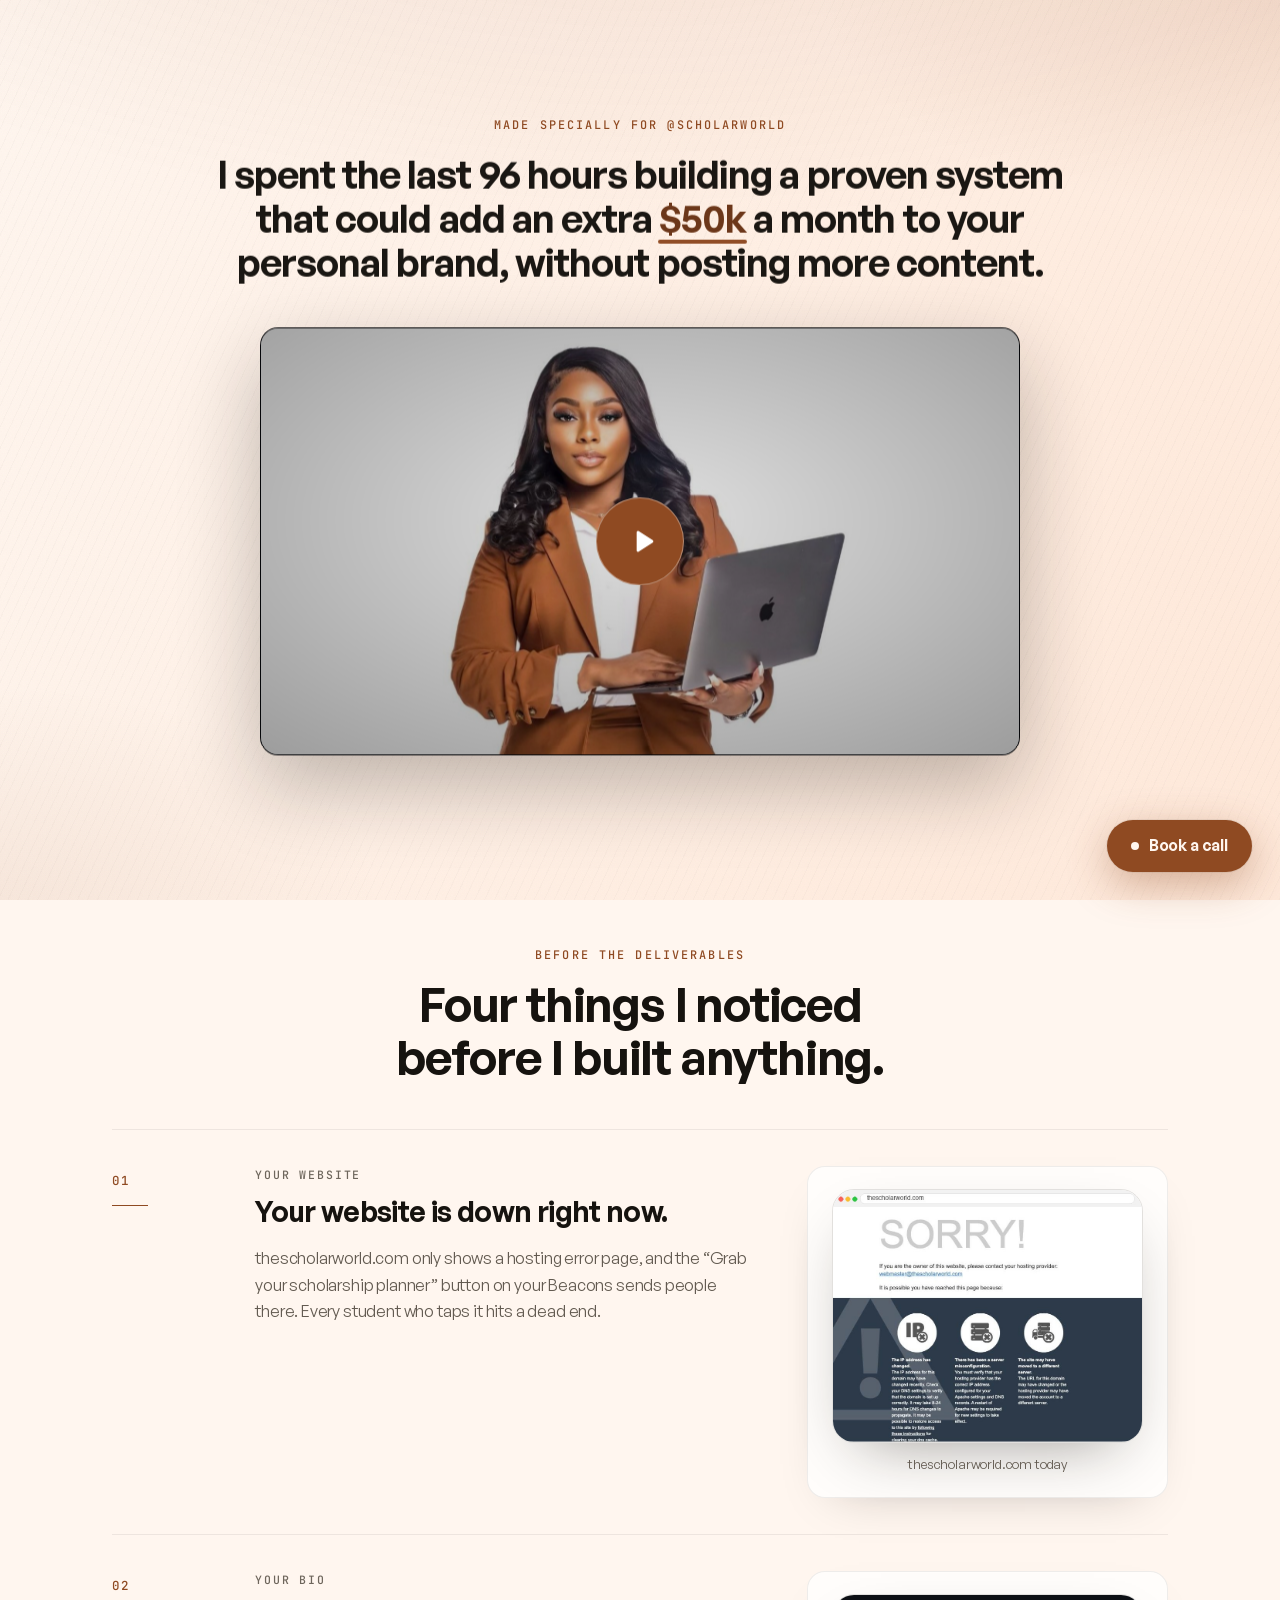
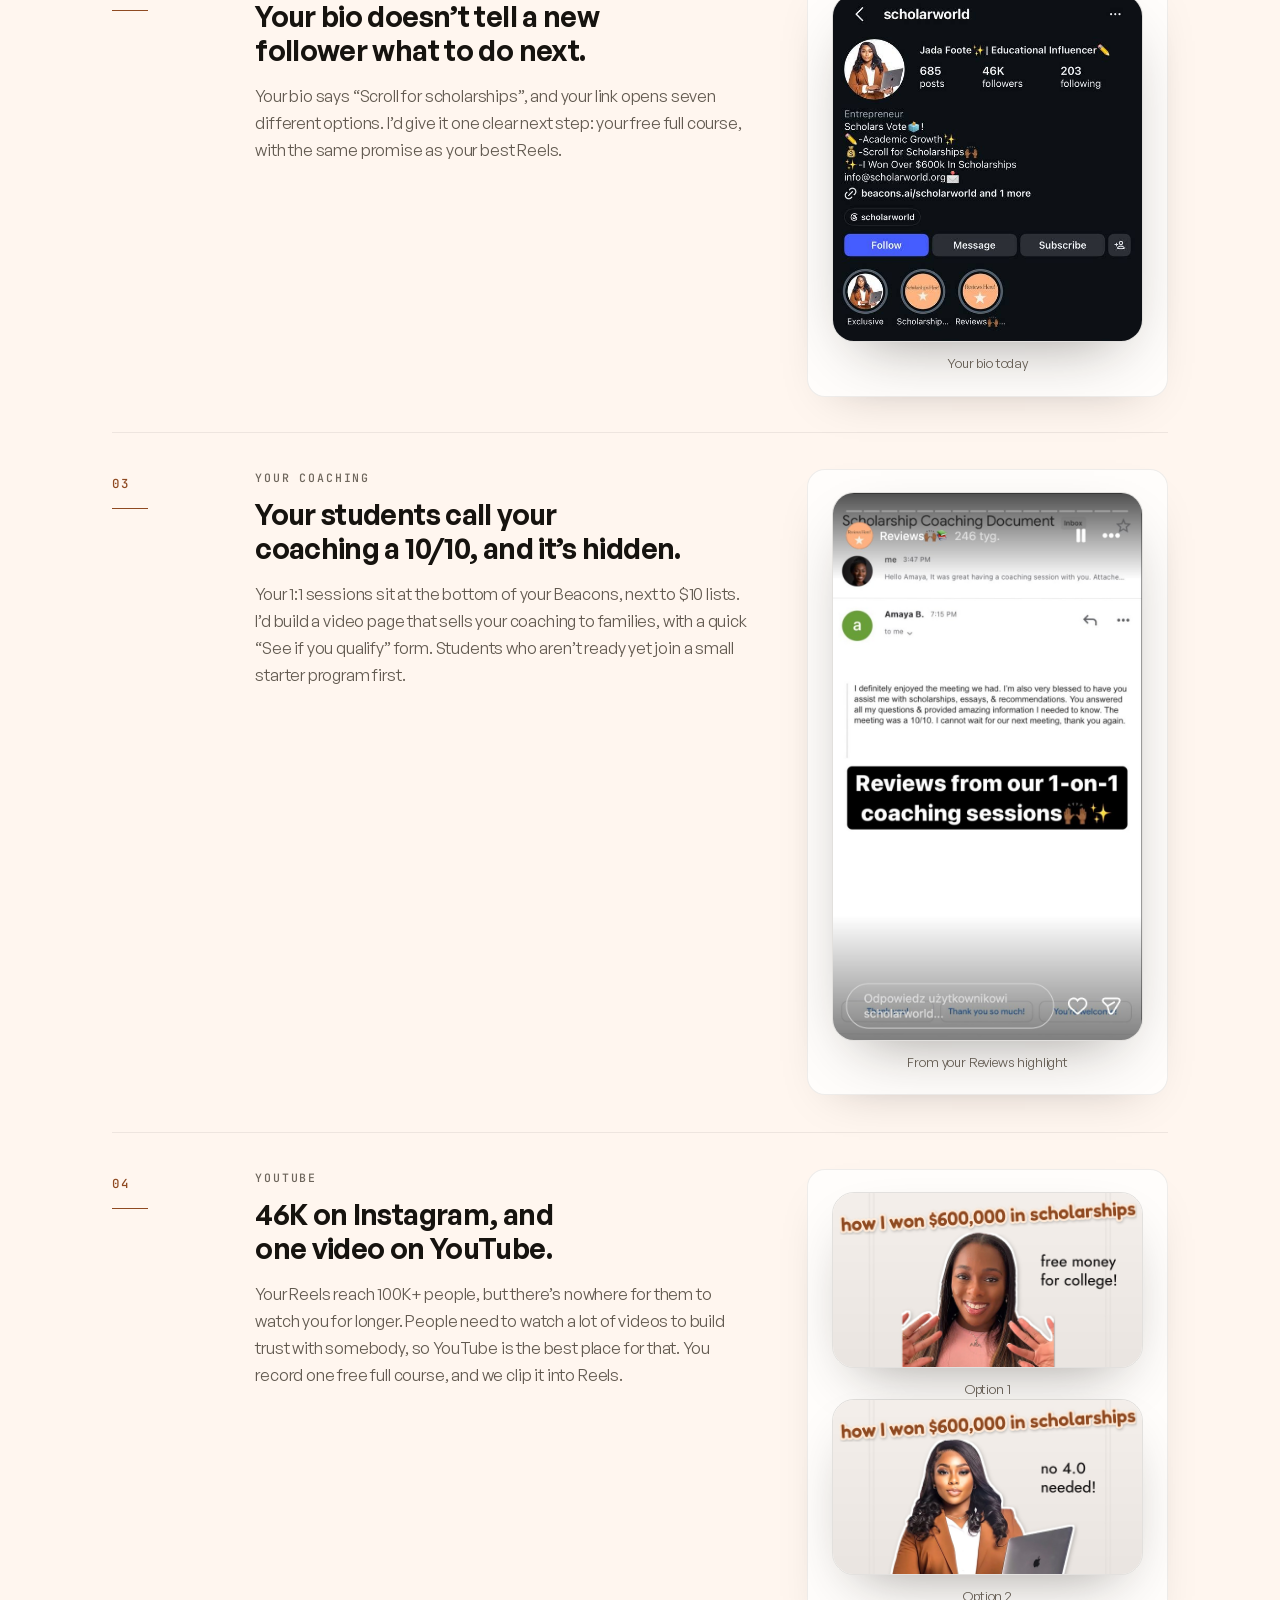
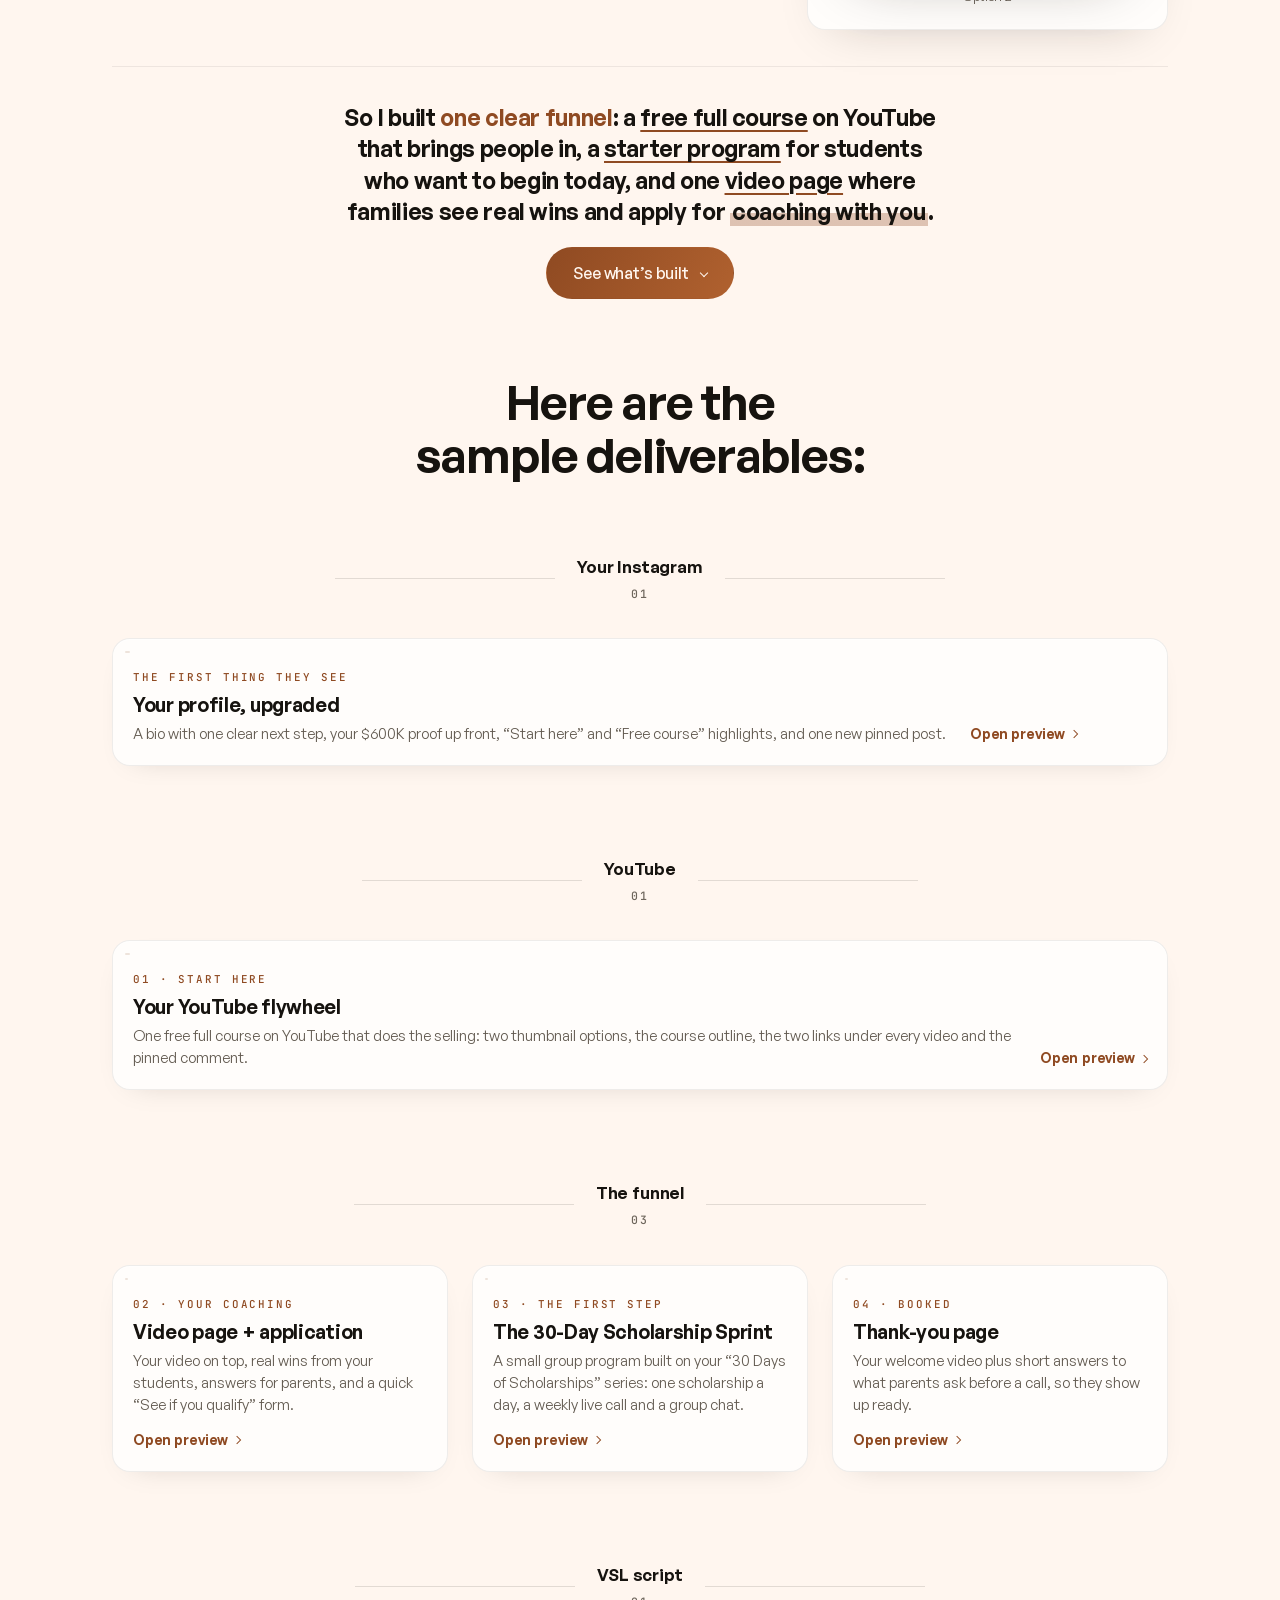
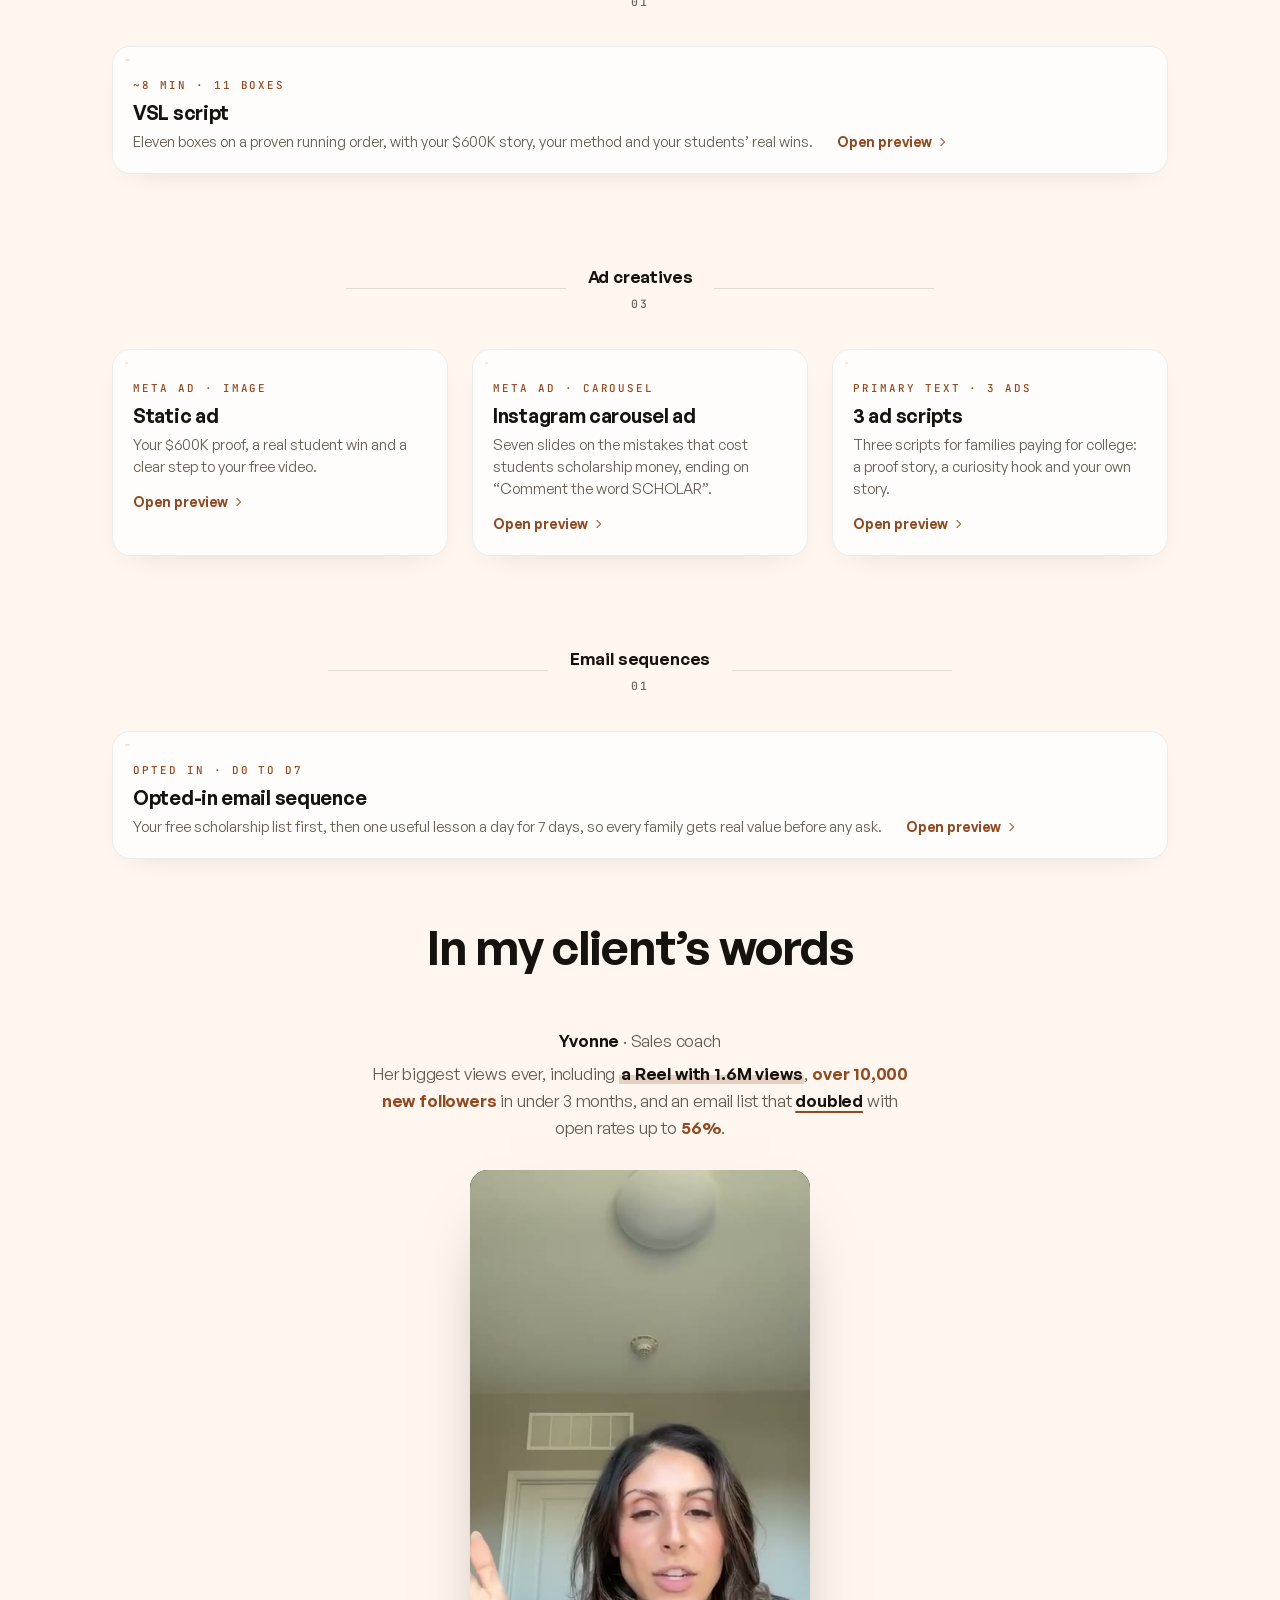
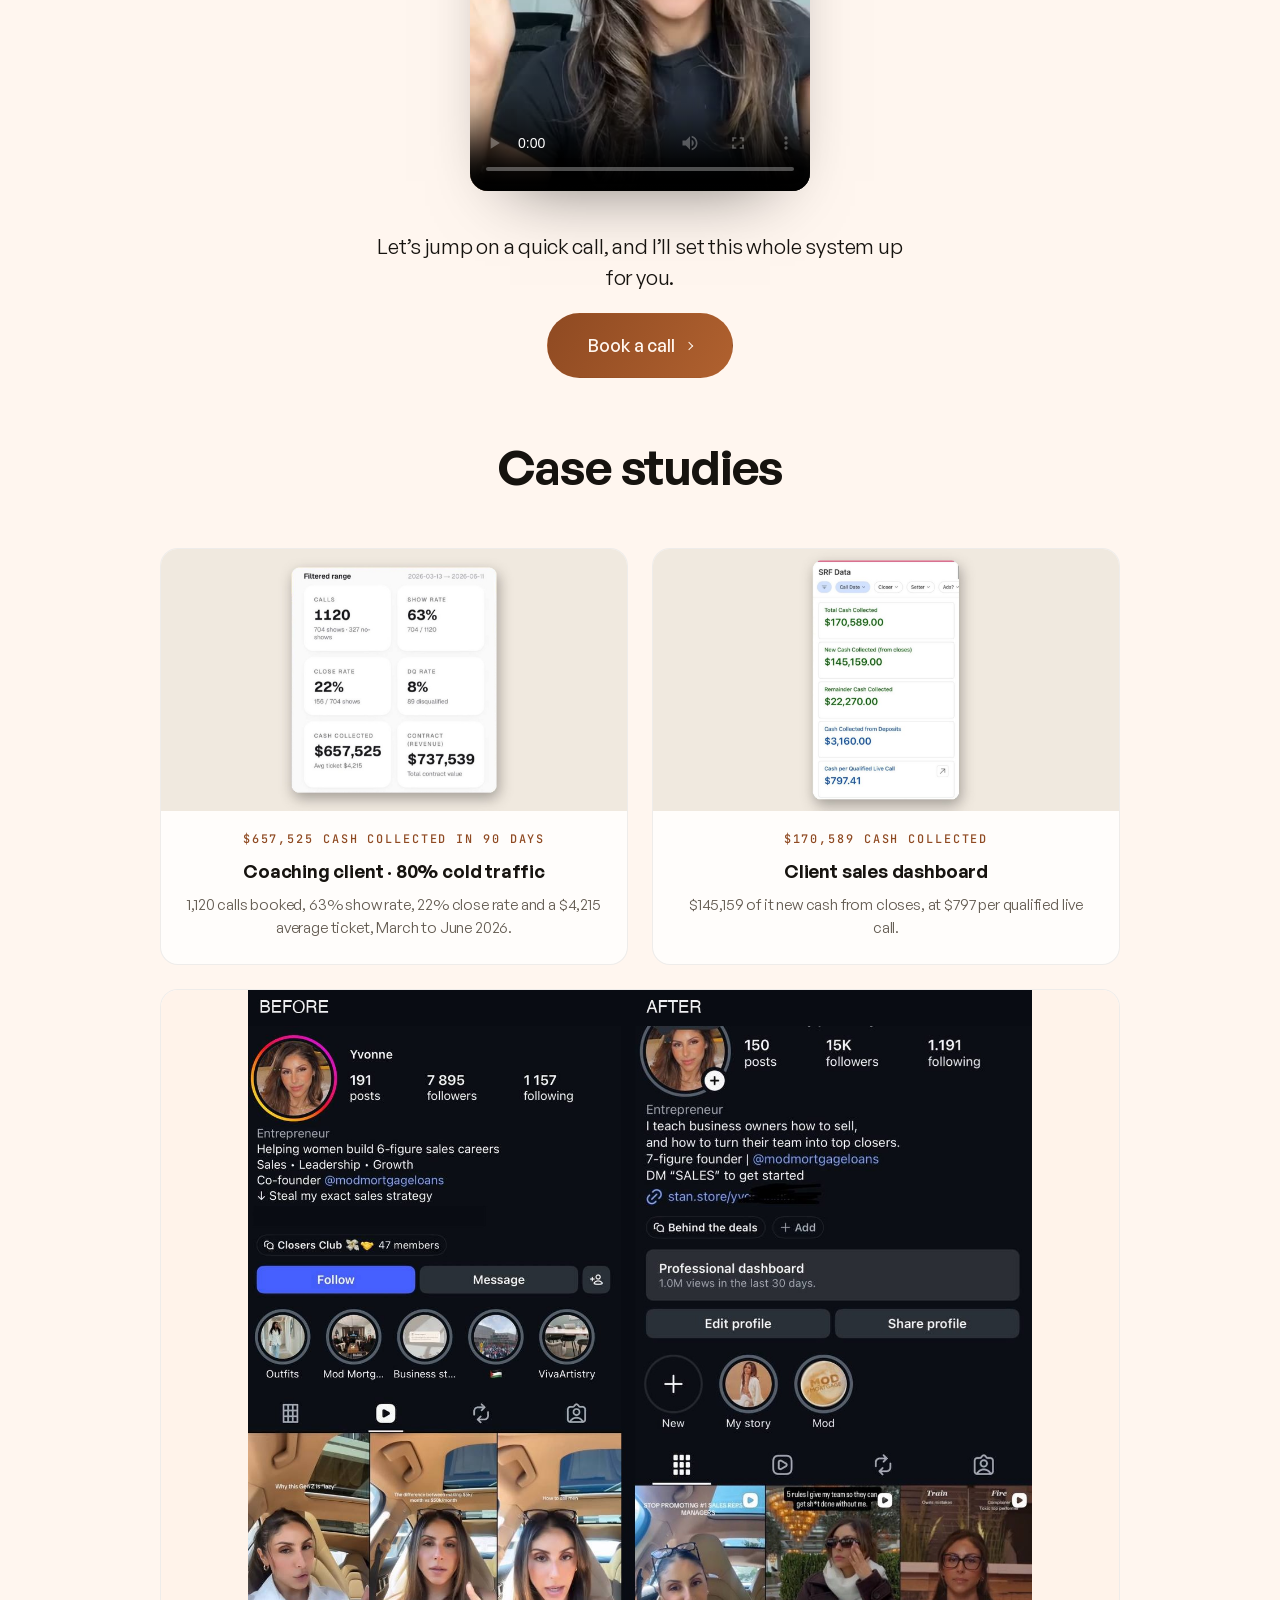
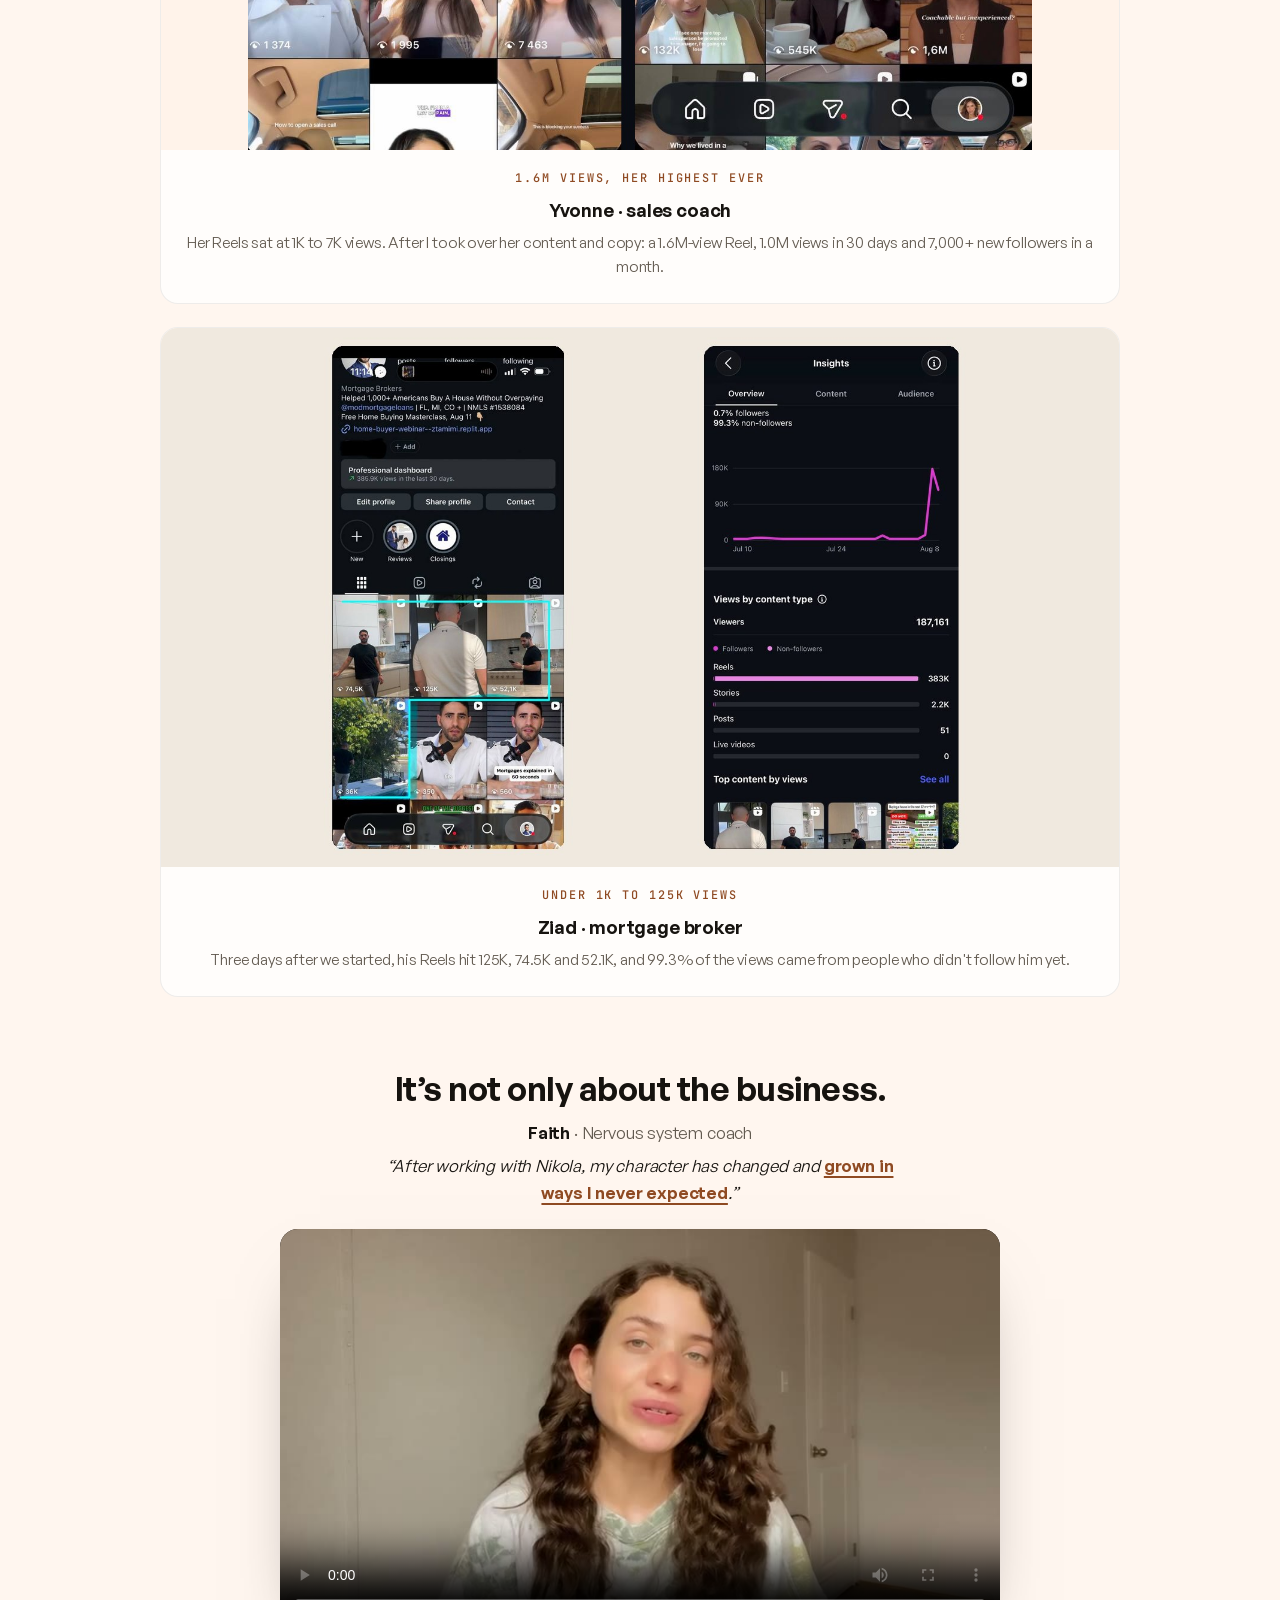
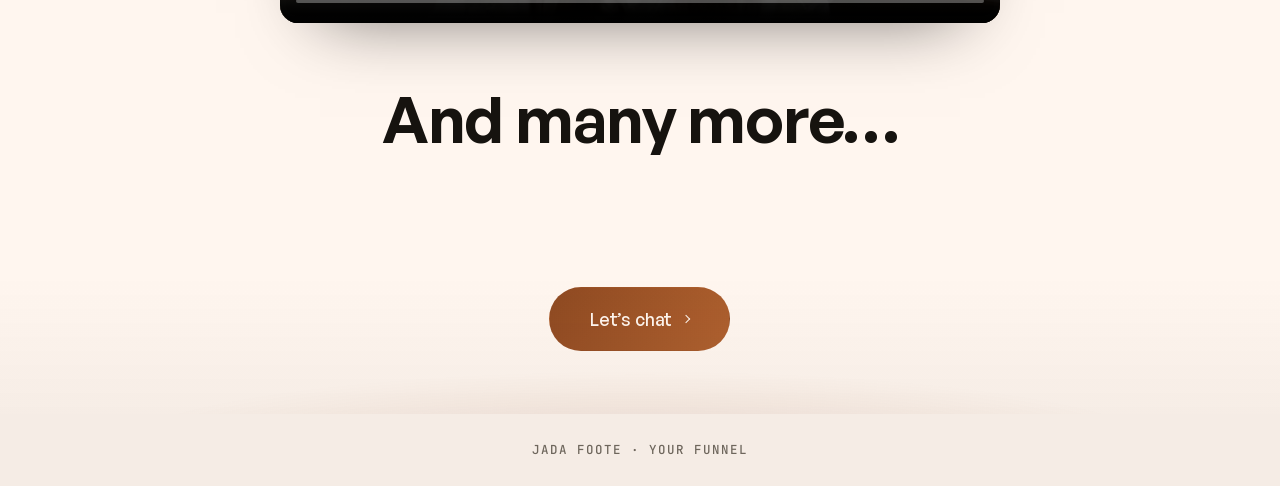
==== commit 35ca9f47: "Jada pitch: her highlights + Start here/Free course, one new pinned post, 'my students' rating Co-Au" ====
--- a/index.html
+++ b/index.html
@@ -204,7 +204,7 @@
           <div class="grid grid--1">
             <button class="pcard pcard--wide reveal" data-title="Your profile, upgraded" data-embed="ig-profile/?v=j1">
               <span class="thumb thumb--wide"><span class="thumb__bar"><i></i><i></i><i></i><span class="thumb__url">today vs upgraded</span></span><img class="thumb__img" src="assets/img/igprofile-preview.jpg?v=1" alt="Your profile, upgraded preview" loading="lazy" /></span>
-              <span class="pcard__body"><span><span class="pcard__kicker">The first thing they see</span><span class="pcard__title">Your profile, upgraded</span><span class="pcard__desc">A bio with one clear next step, your $600K proof up front, simple highlight covers and three pinned posts.</span></span><span class="pcard__link">Open preview <span class="arrow" aria-hidden="true"></span></span></span>
+              <span class="pcard__body"><span><span class="pcard__kicker">The first thing they see</span><span class="pcard__title">Your profile, upgraded</span><span class="pcard__desc">A bio with one clear next step, your $600K proof up front, &ldquo;Start here&rdquo; and &ldquo;Free course&rdquo; highlights, and one new pinned post.</span></span><span class="pcard__link">Open preview <span class="arrow" aria-hidden="true"></span></span></span>
             </button>
           </div>
         </div>
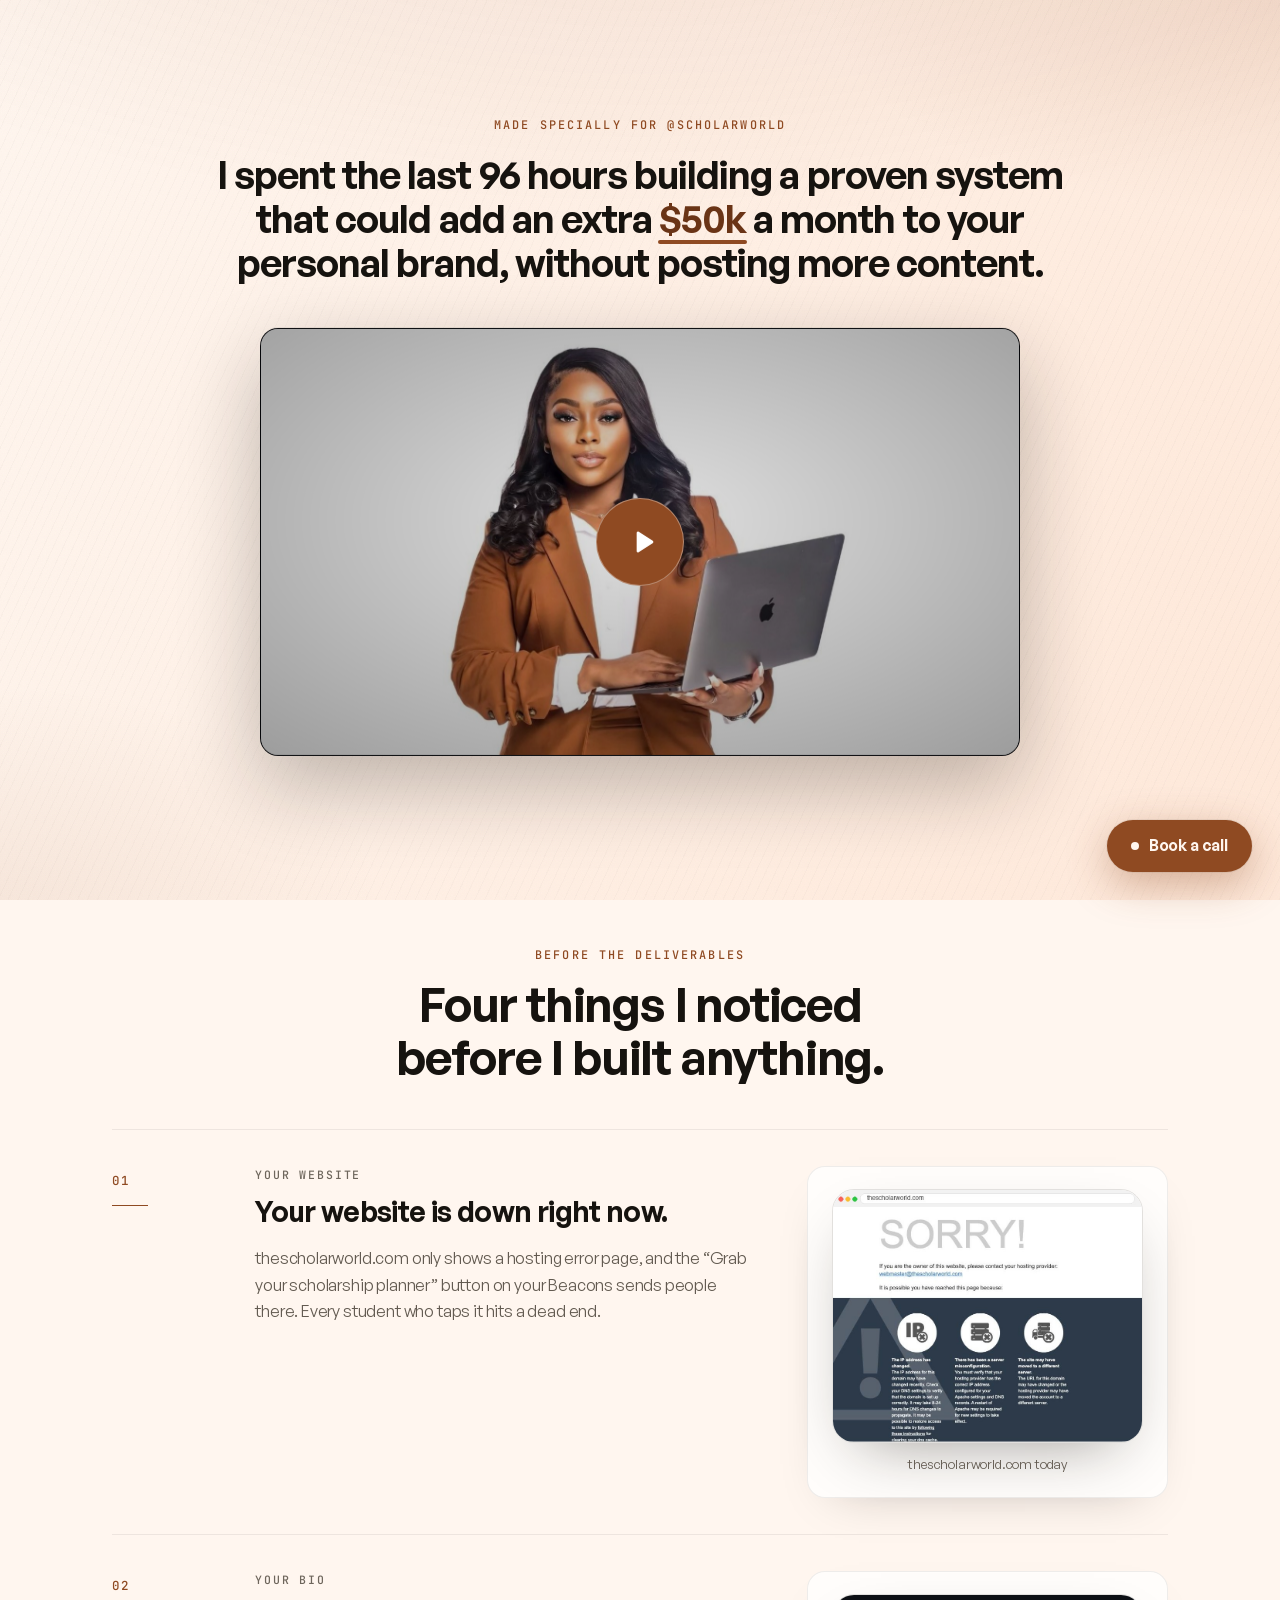
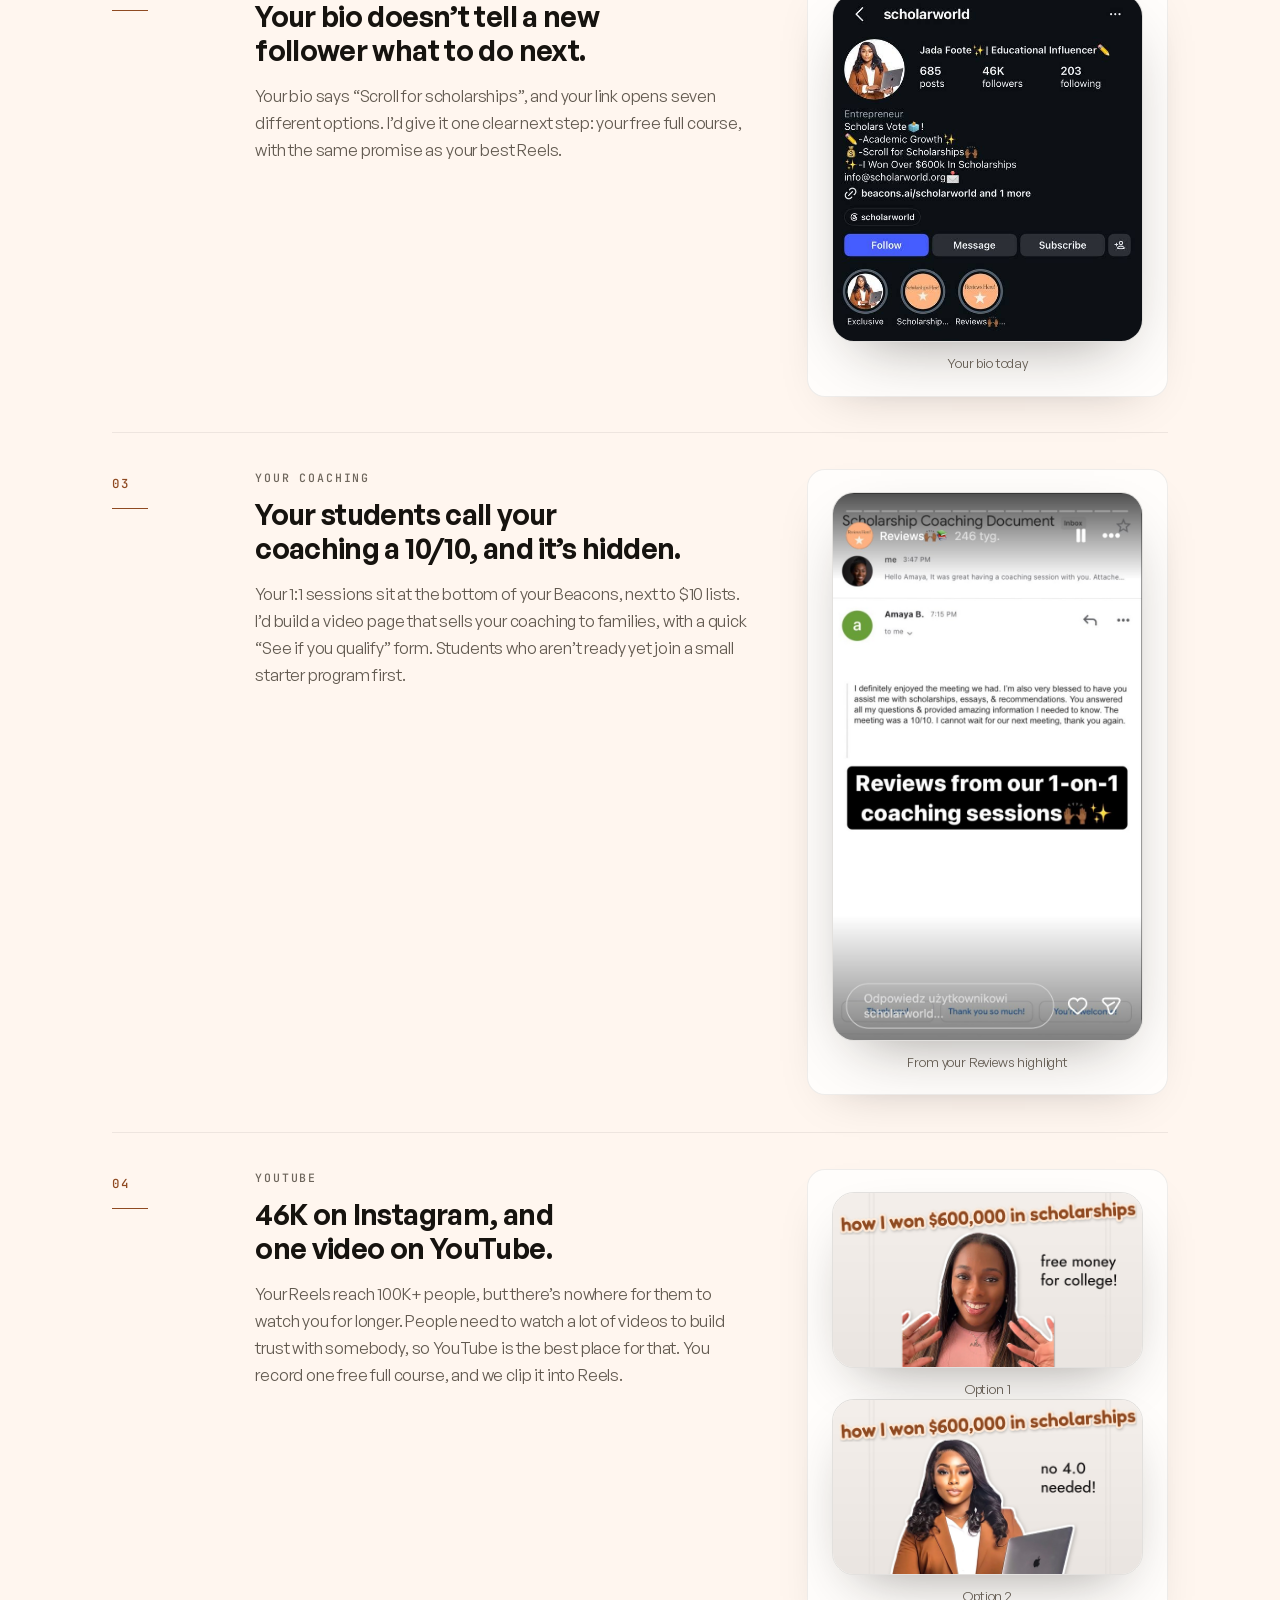
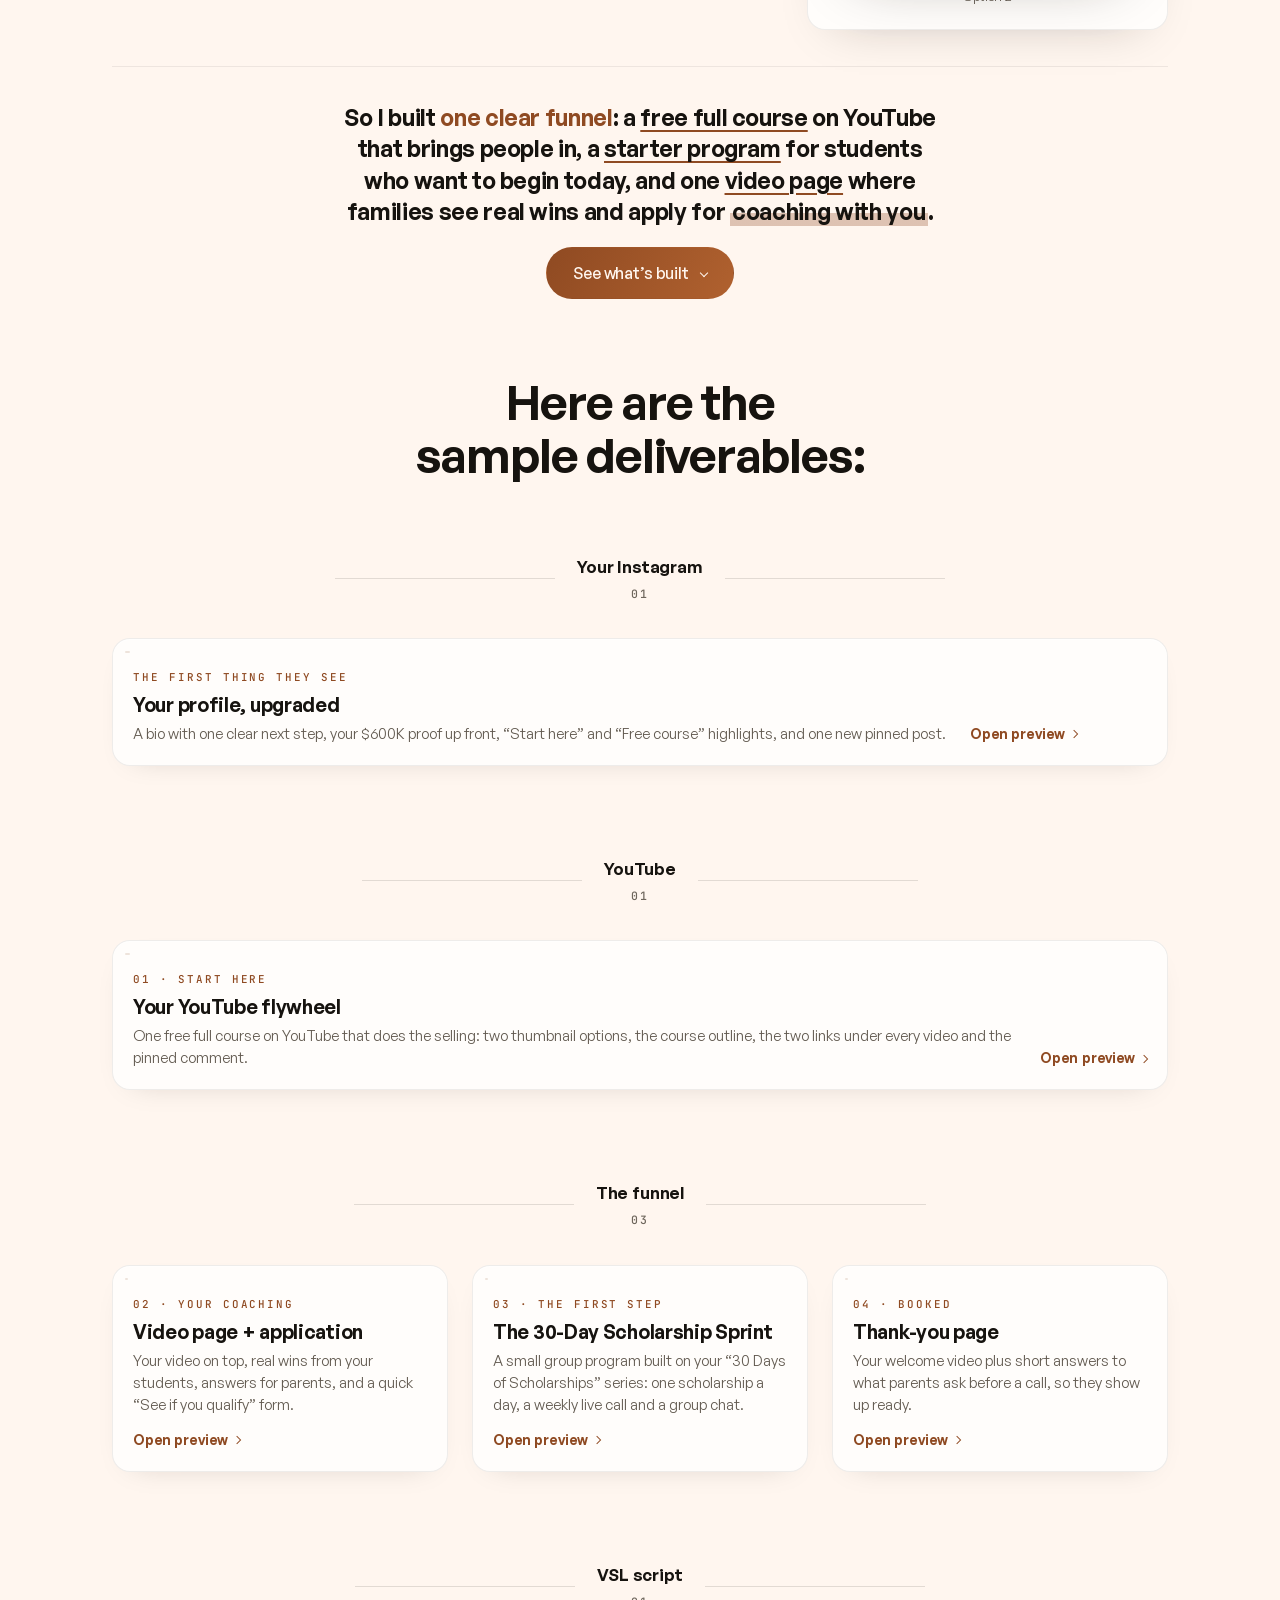
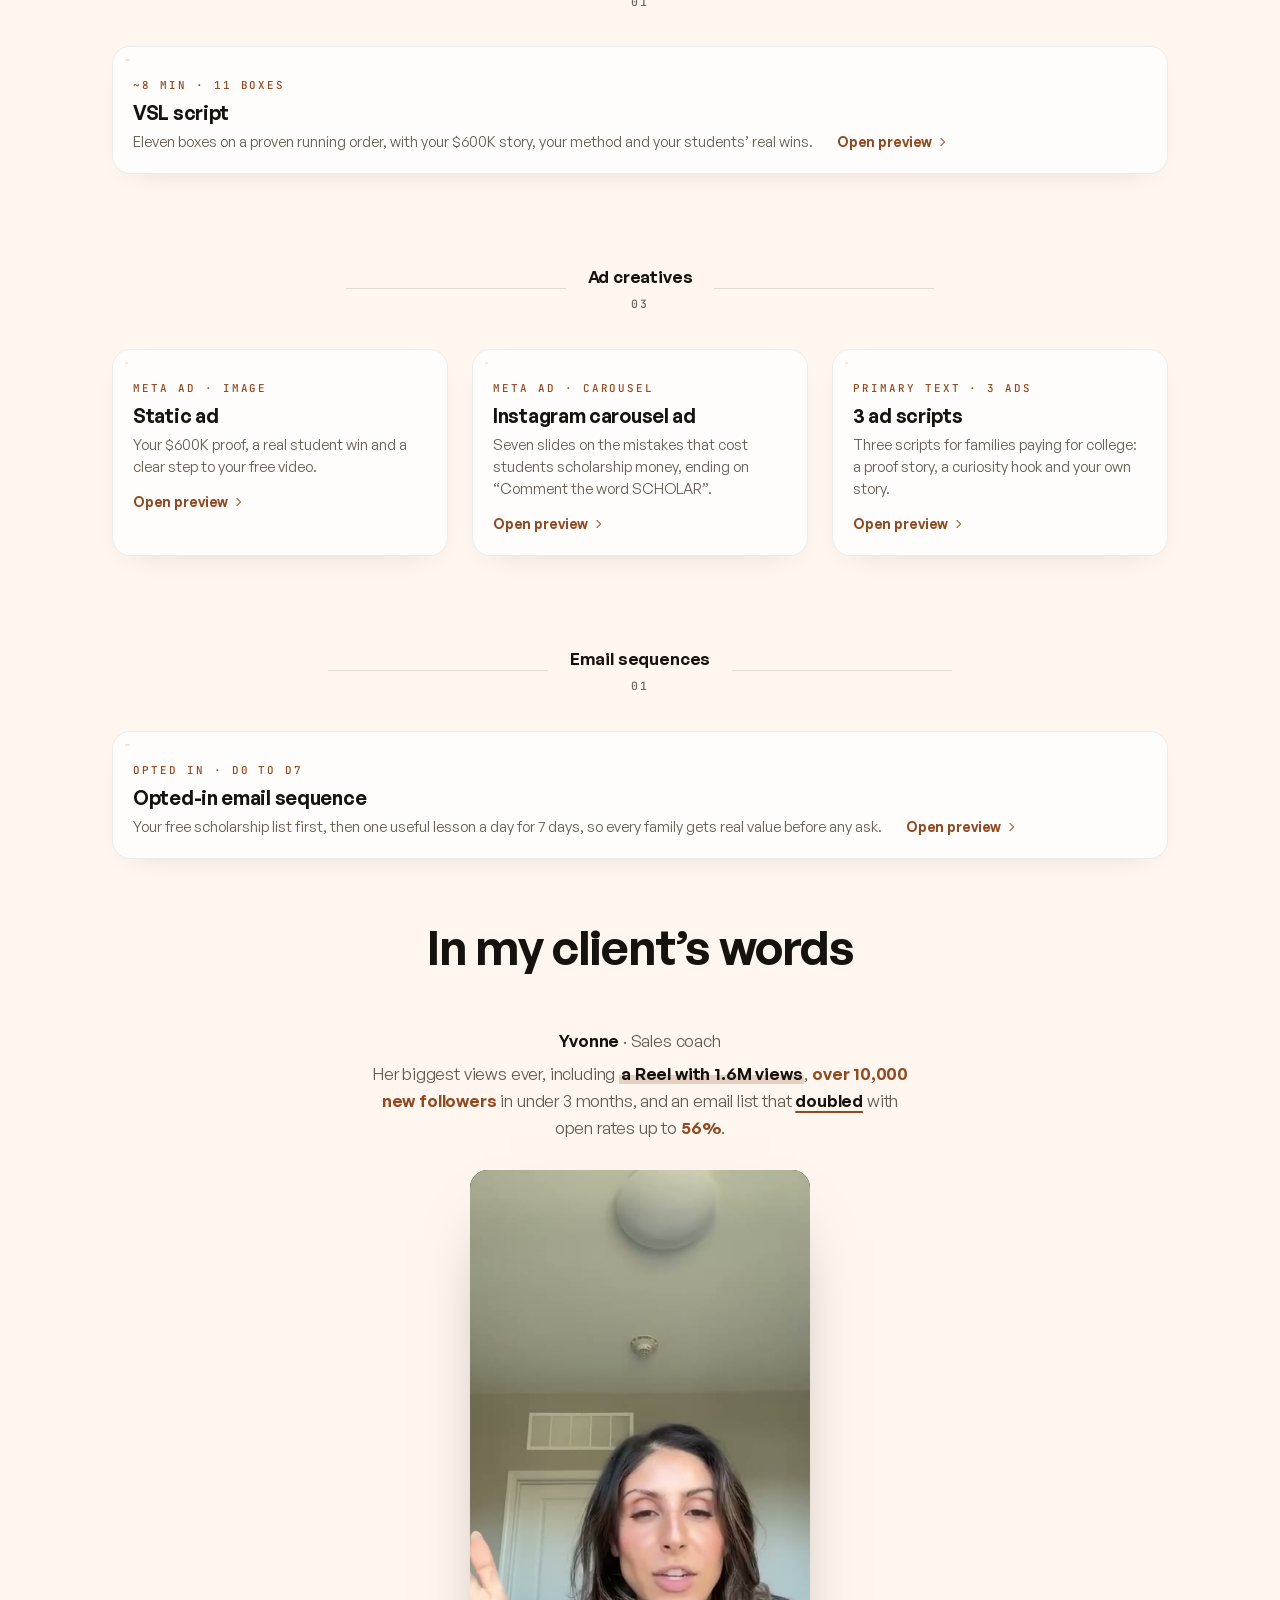
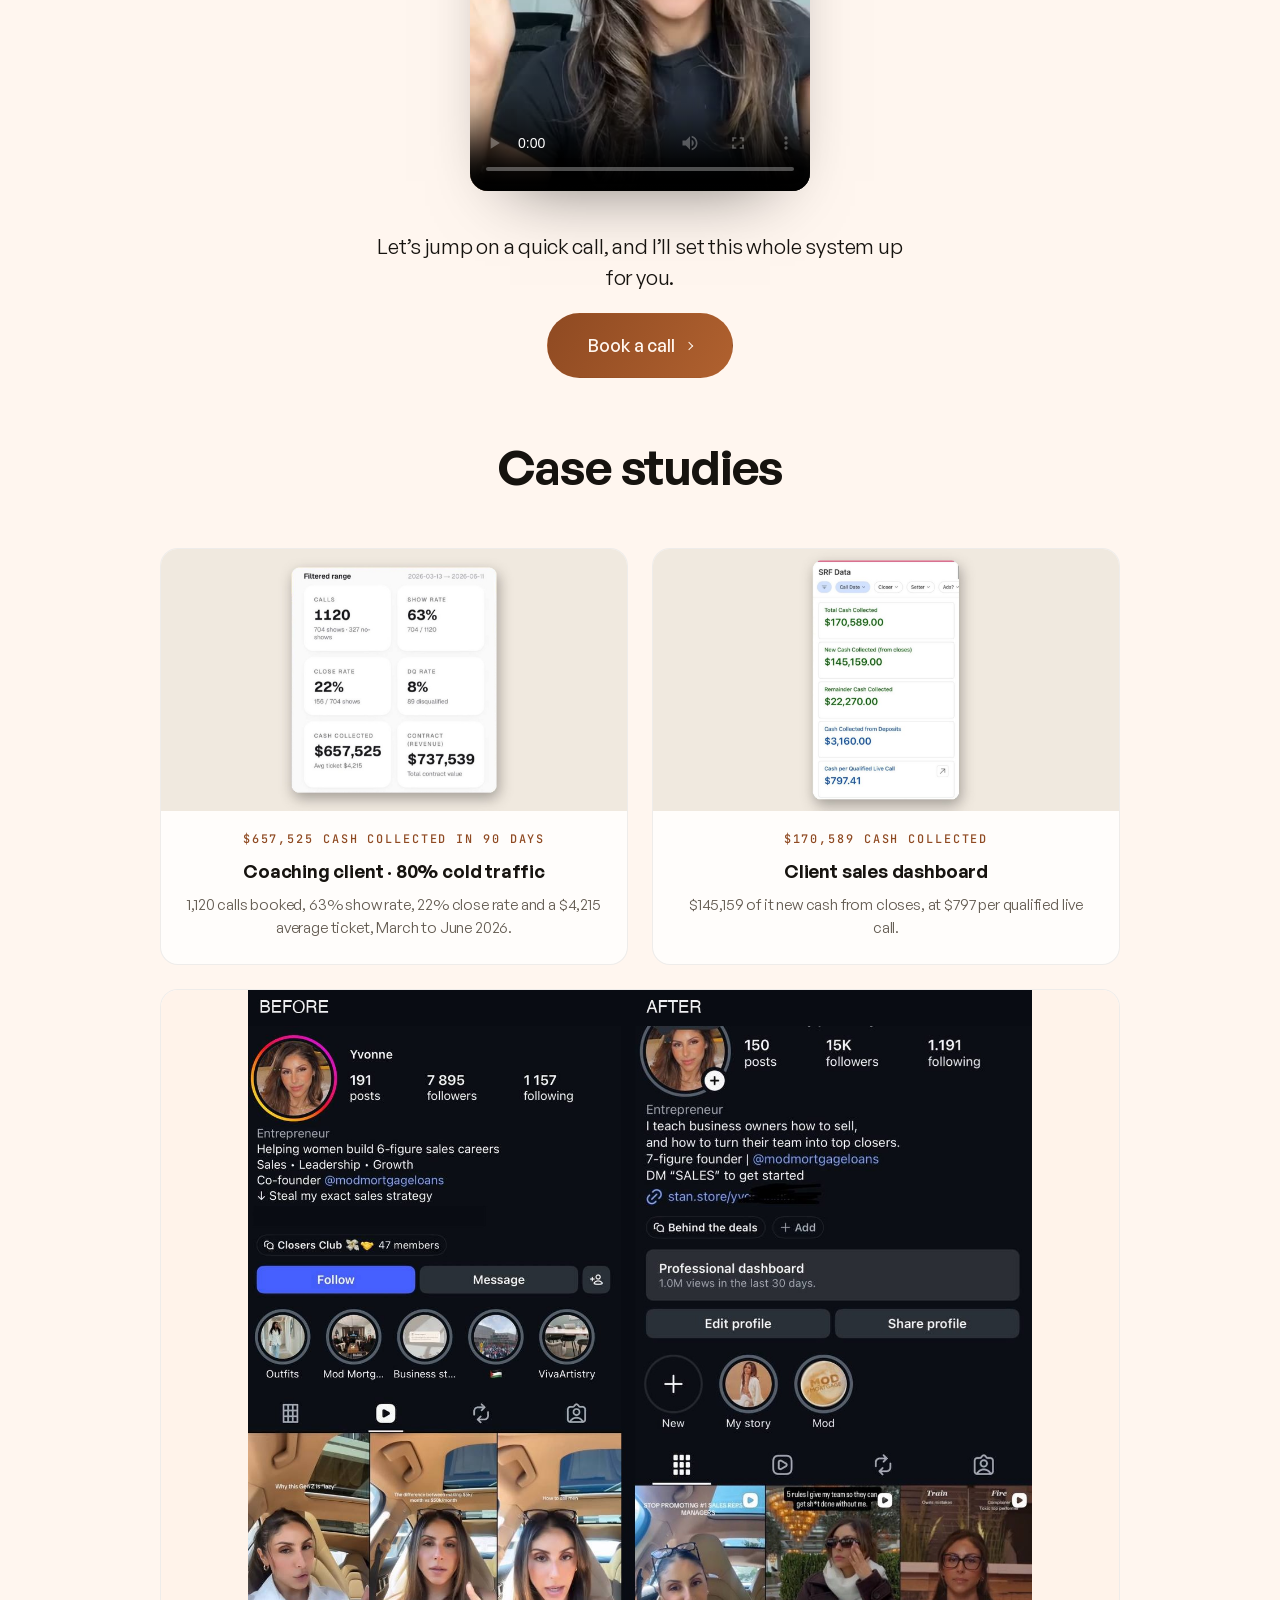
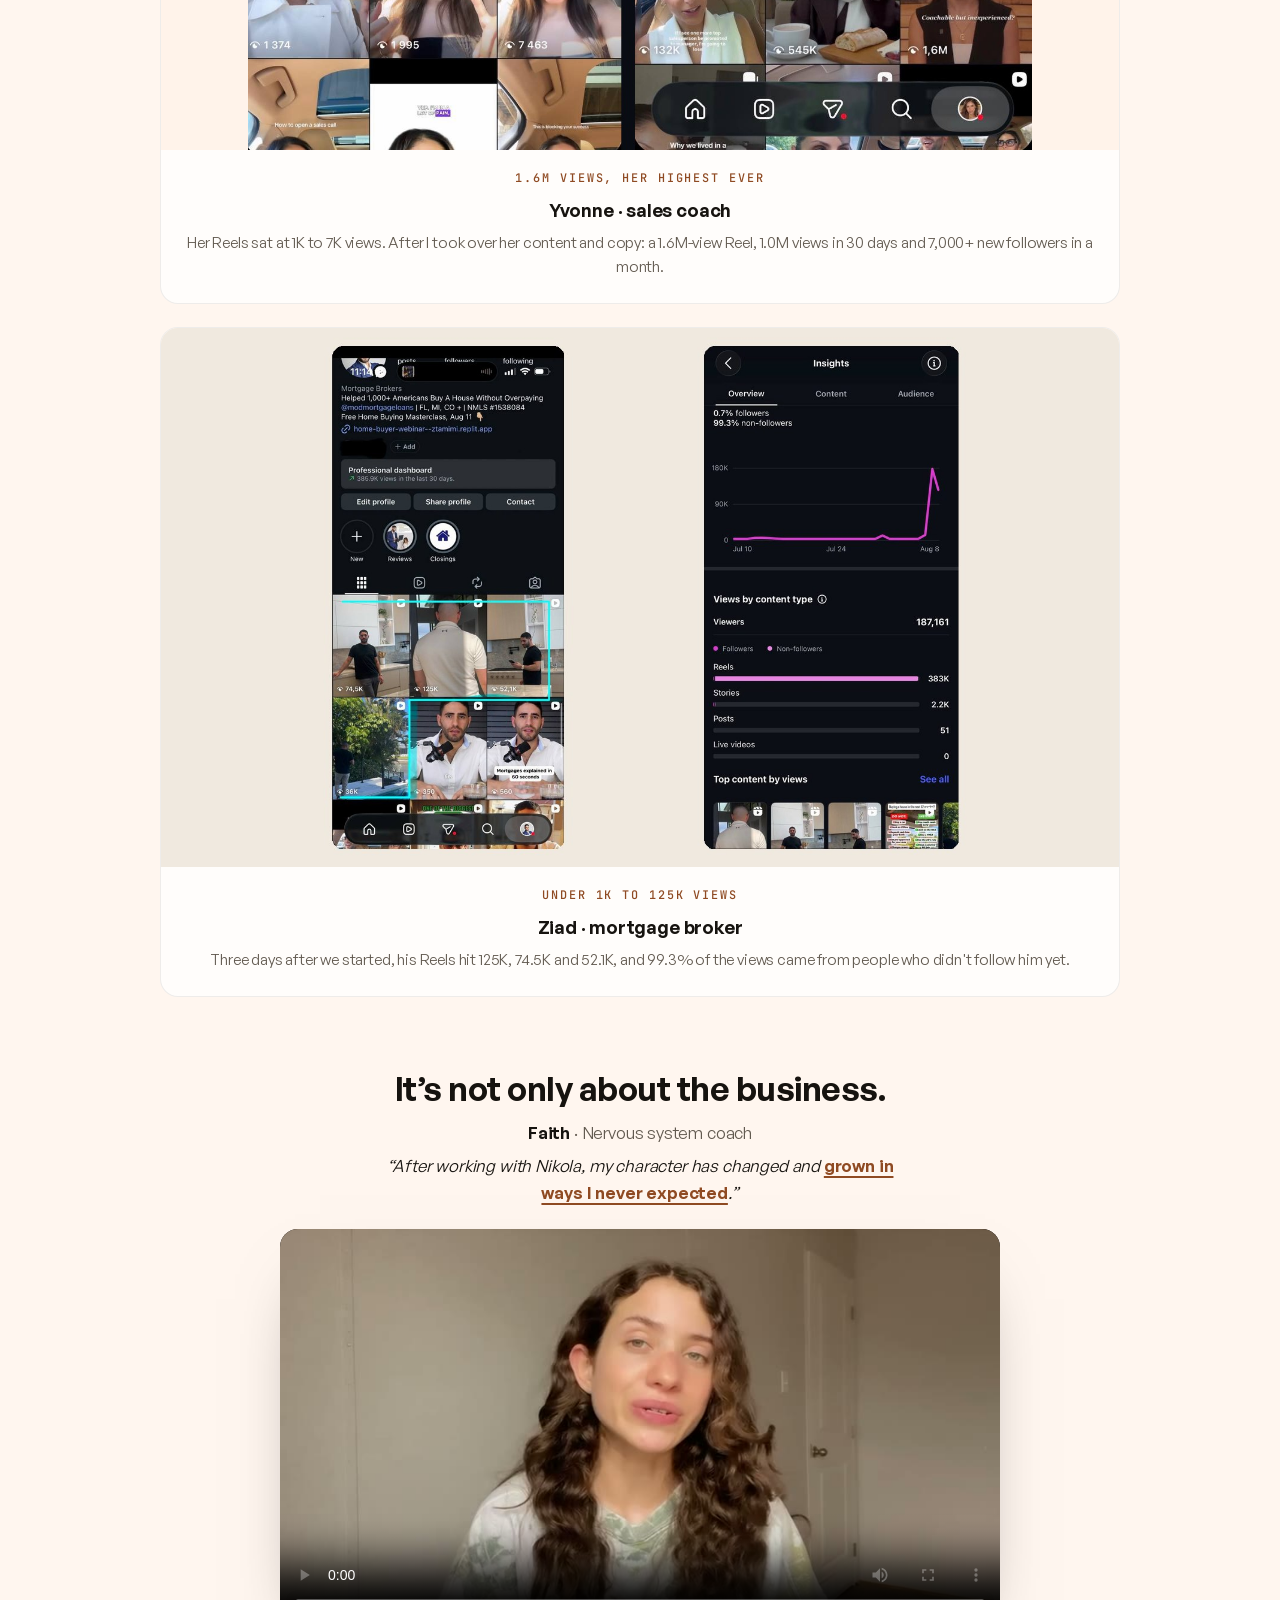
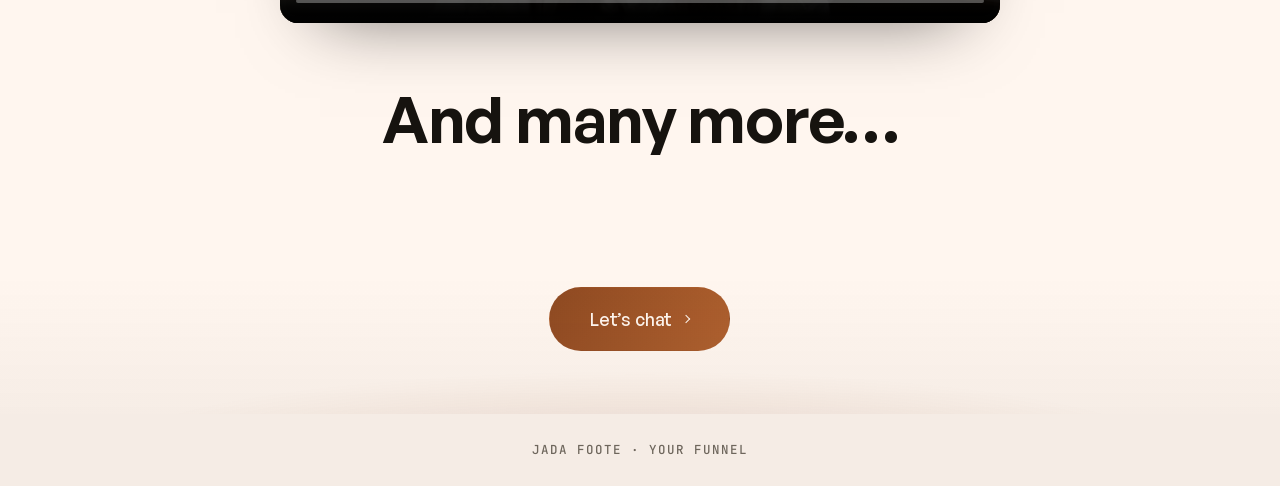
==== commit 90289a08: "Refresh stale card thumbnail Co-Authored-By: Claude Opus 5.5 <noreply@anthropic.com>" ====
--- a/index.html
+++ b/index.html
@@ -231,7 +231,7 @@
           </div>
           <div class="grid grid--3">
             <button class="pcard reveal" data-title="Video page + application" data-embed="video/?v=j1">
-              <span class="thumb"><span class="thumb__bar"><i></i><i></i><i></i><span class="thumb__url">your link in bio</span></span><img class="thumb__img" src="assets/img/video-preview.jpg?v=1" alt="Video page + application preview" loading="lazy" /></span>
+              <span class="thumb"><span class="thumb__bar"><i></i><i></i><i></i><span class="thumb__url">your link in bio</span></span><img class="thumb__img" src="assets/img/video-preview.jpg?v=t2138" alt="Video page + application preview" loading="lazy" /></span>
               <span class="pcard__body"><span><span class="pcard__kicker">02 · Your coaching</span><span class="pcard__title">Video page + application</span><span class="pcard__desc">Your video on top, real wins from your students, answers for parents, and a quick &ldquo;See if you qualify&rdquo; form.</span></span><span class="pcard__link">Open preview <span class="arrow" aria-hidden="true"></span></span></span>
             </button>
             <button class="pcard reveal" data-title="Starter program" data-embed="program/?v=j1">
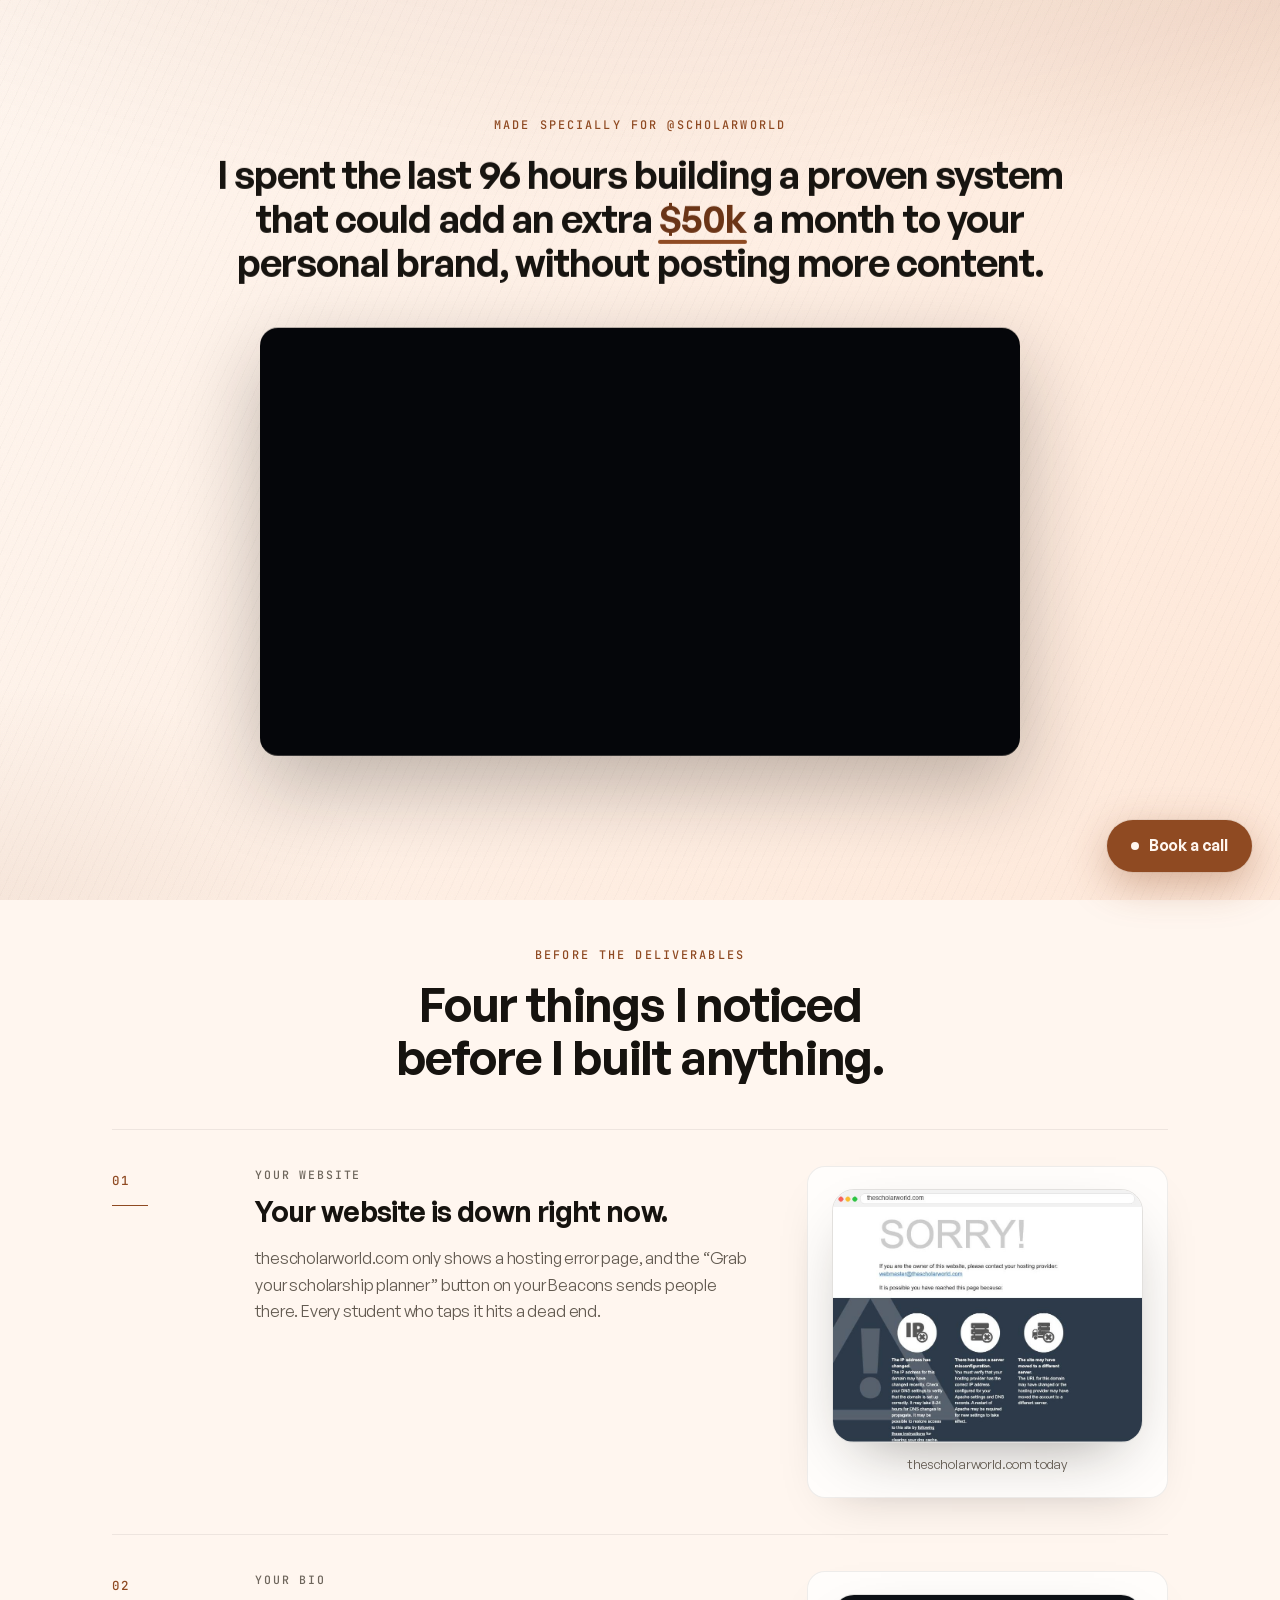
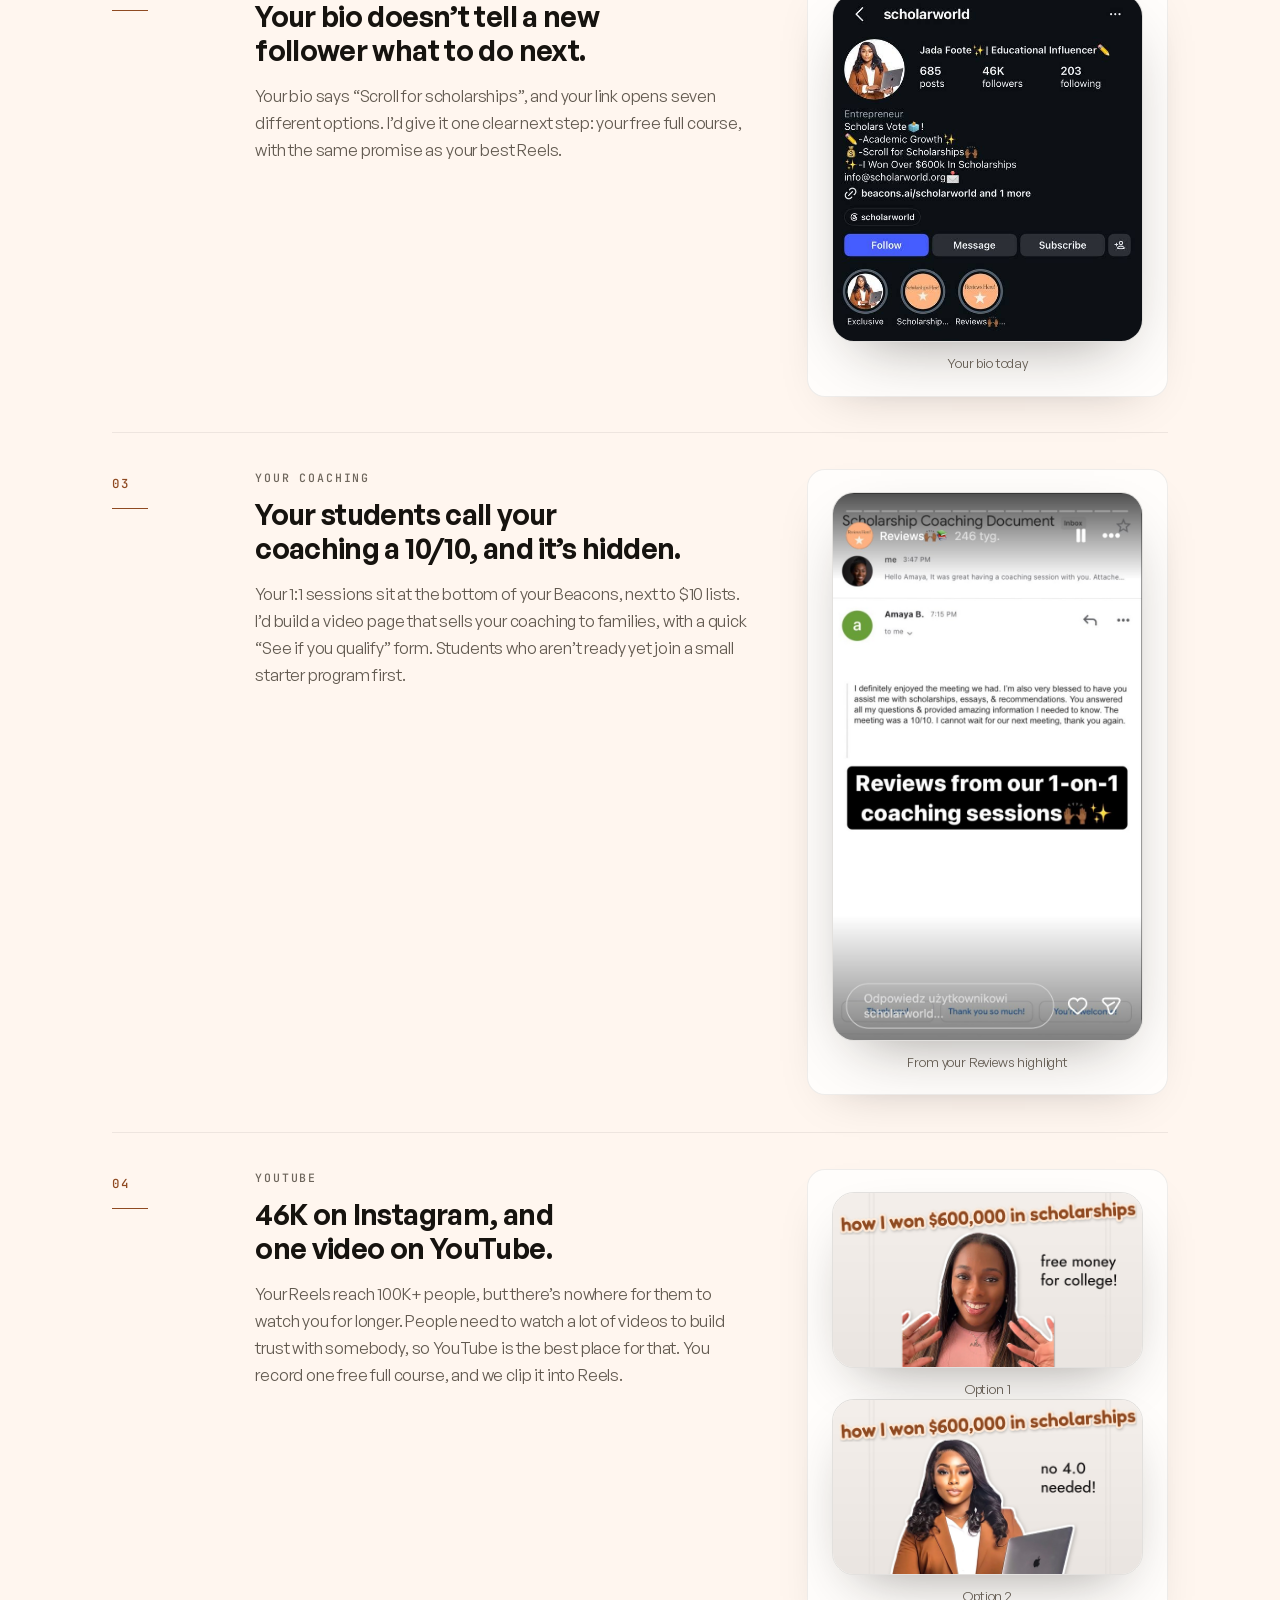
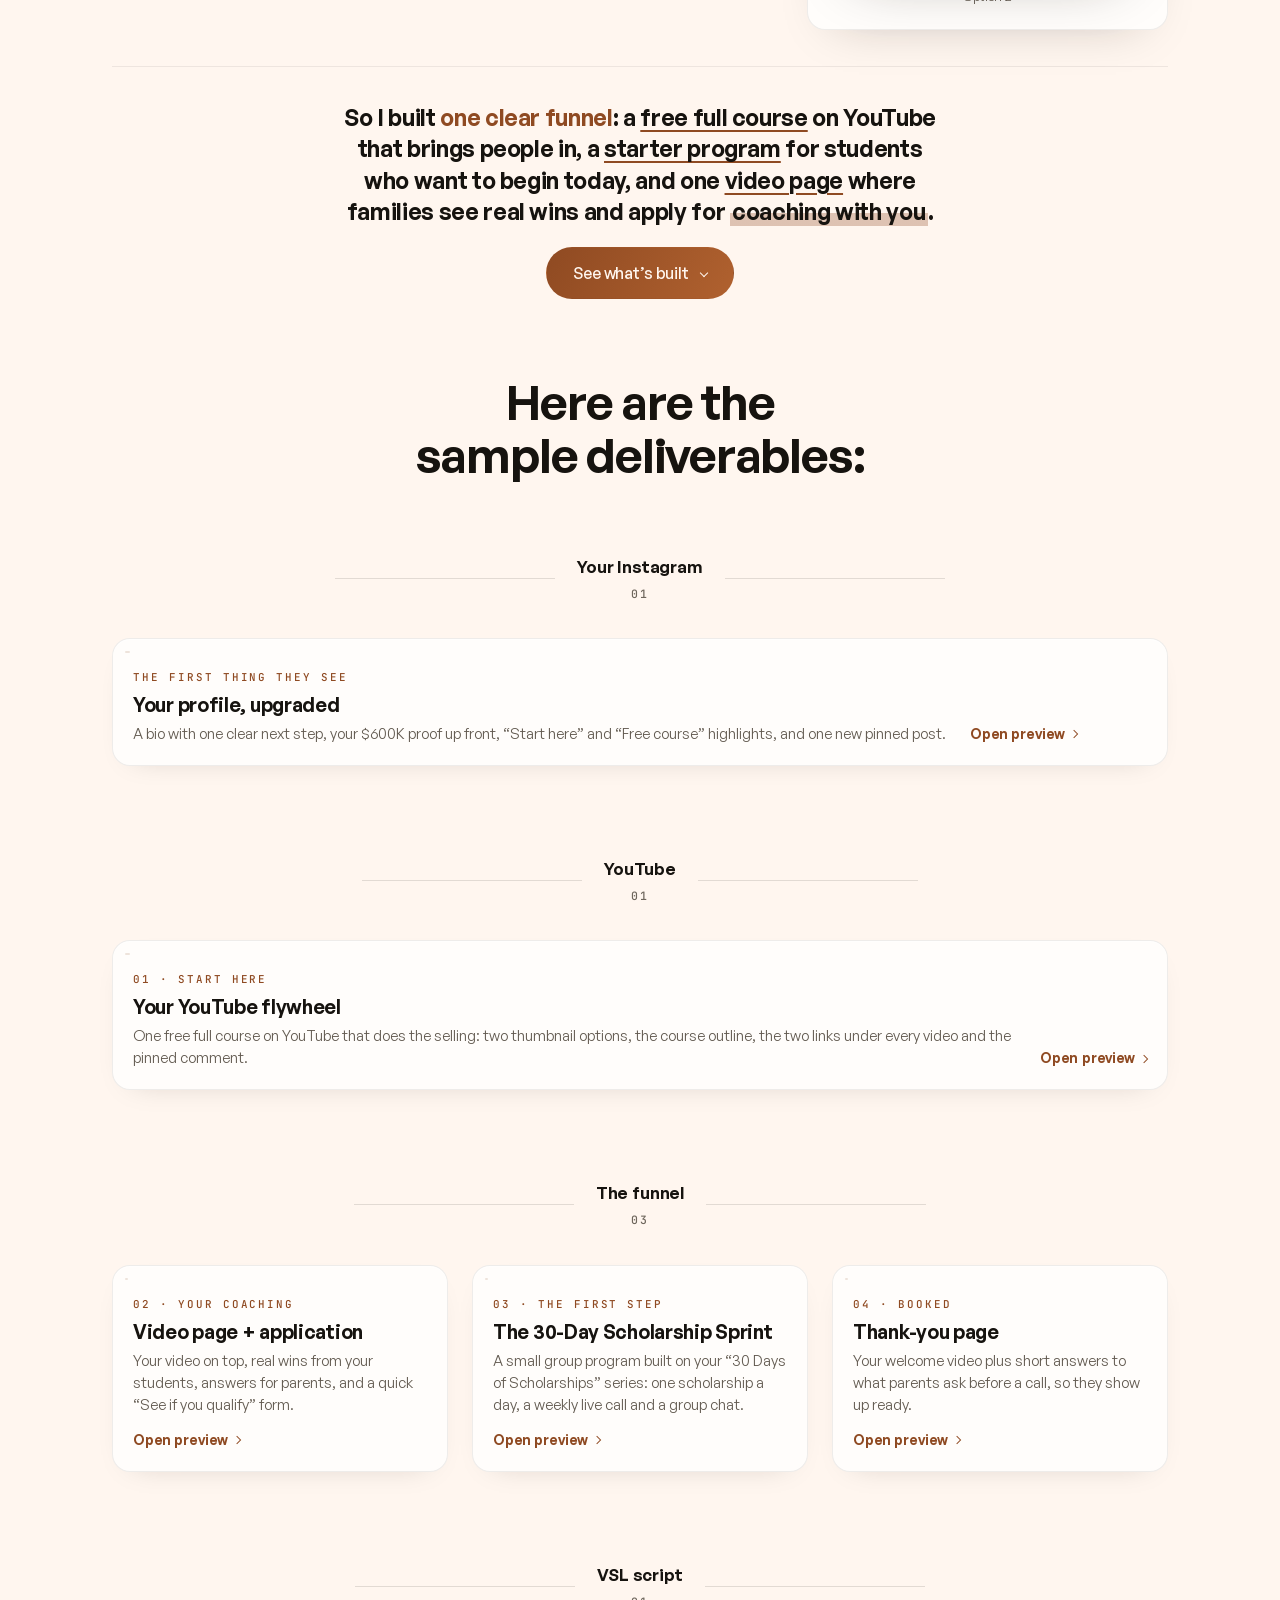
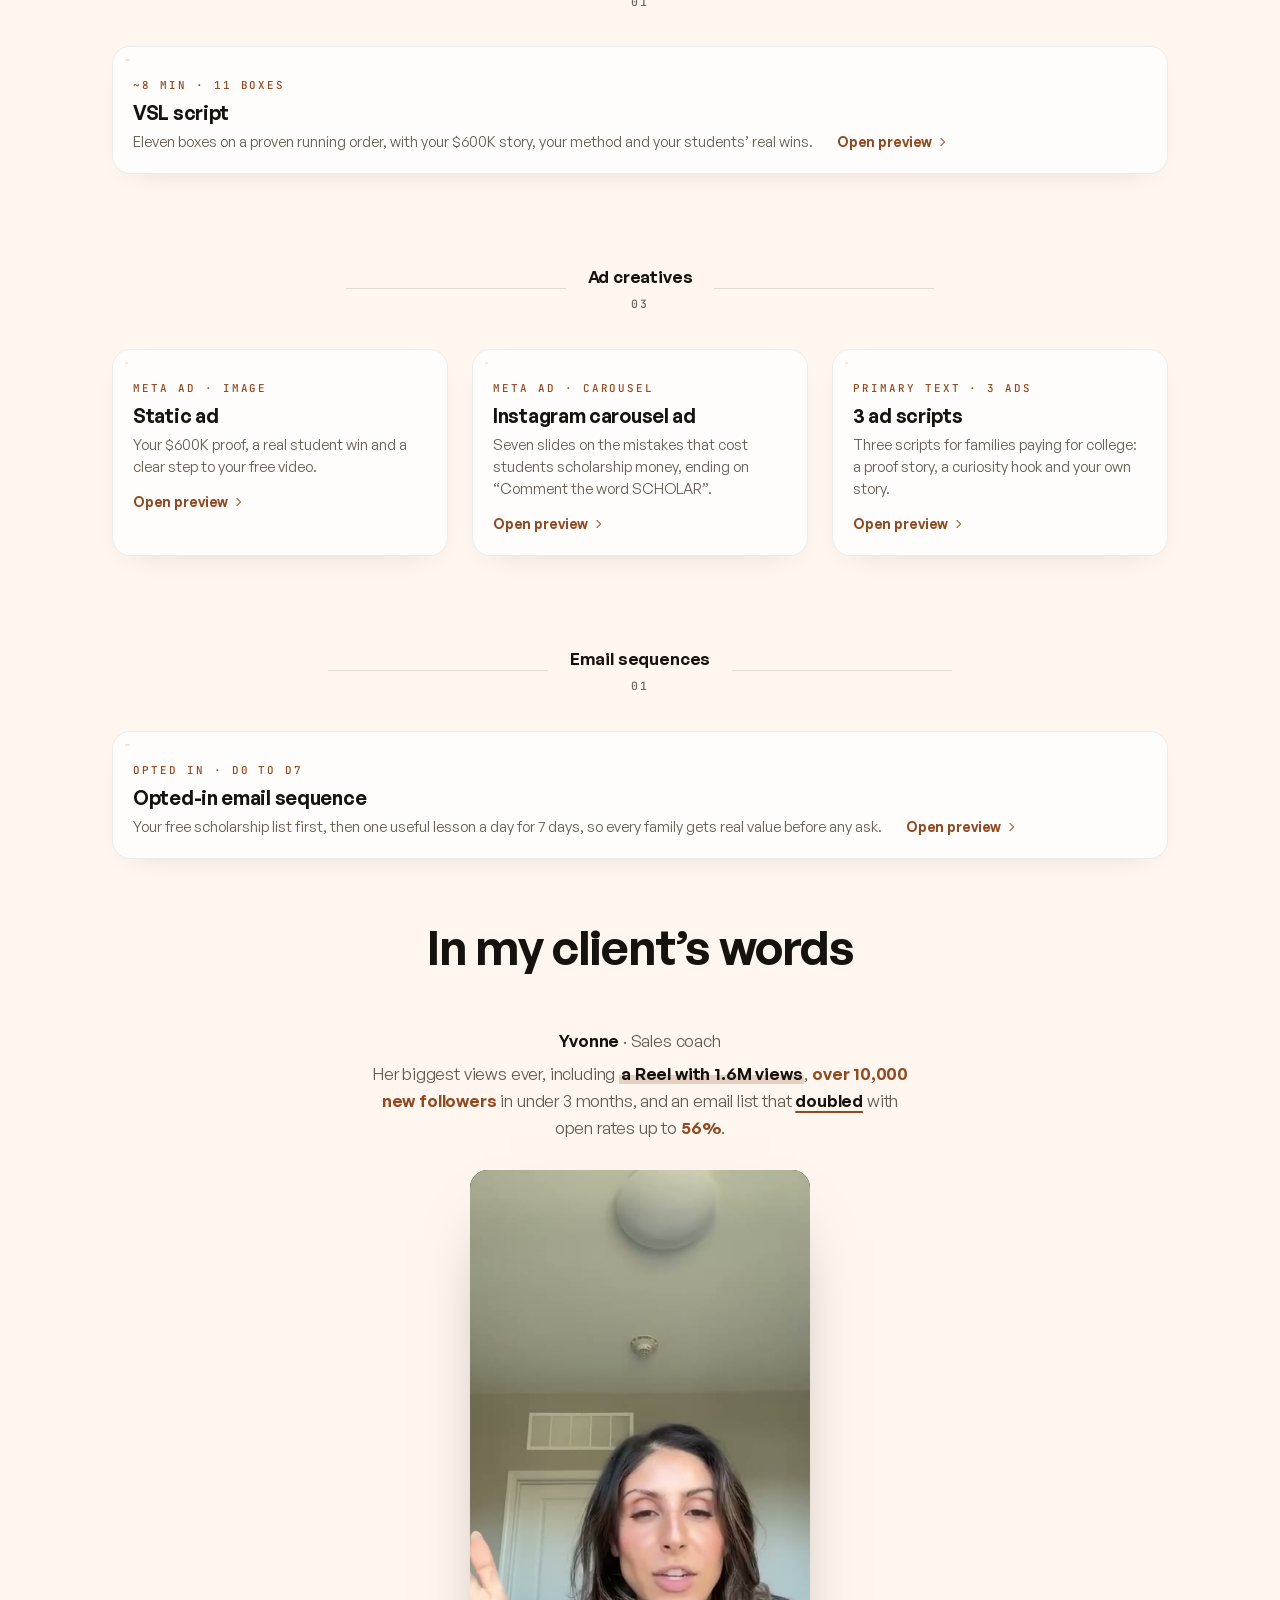
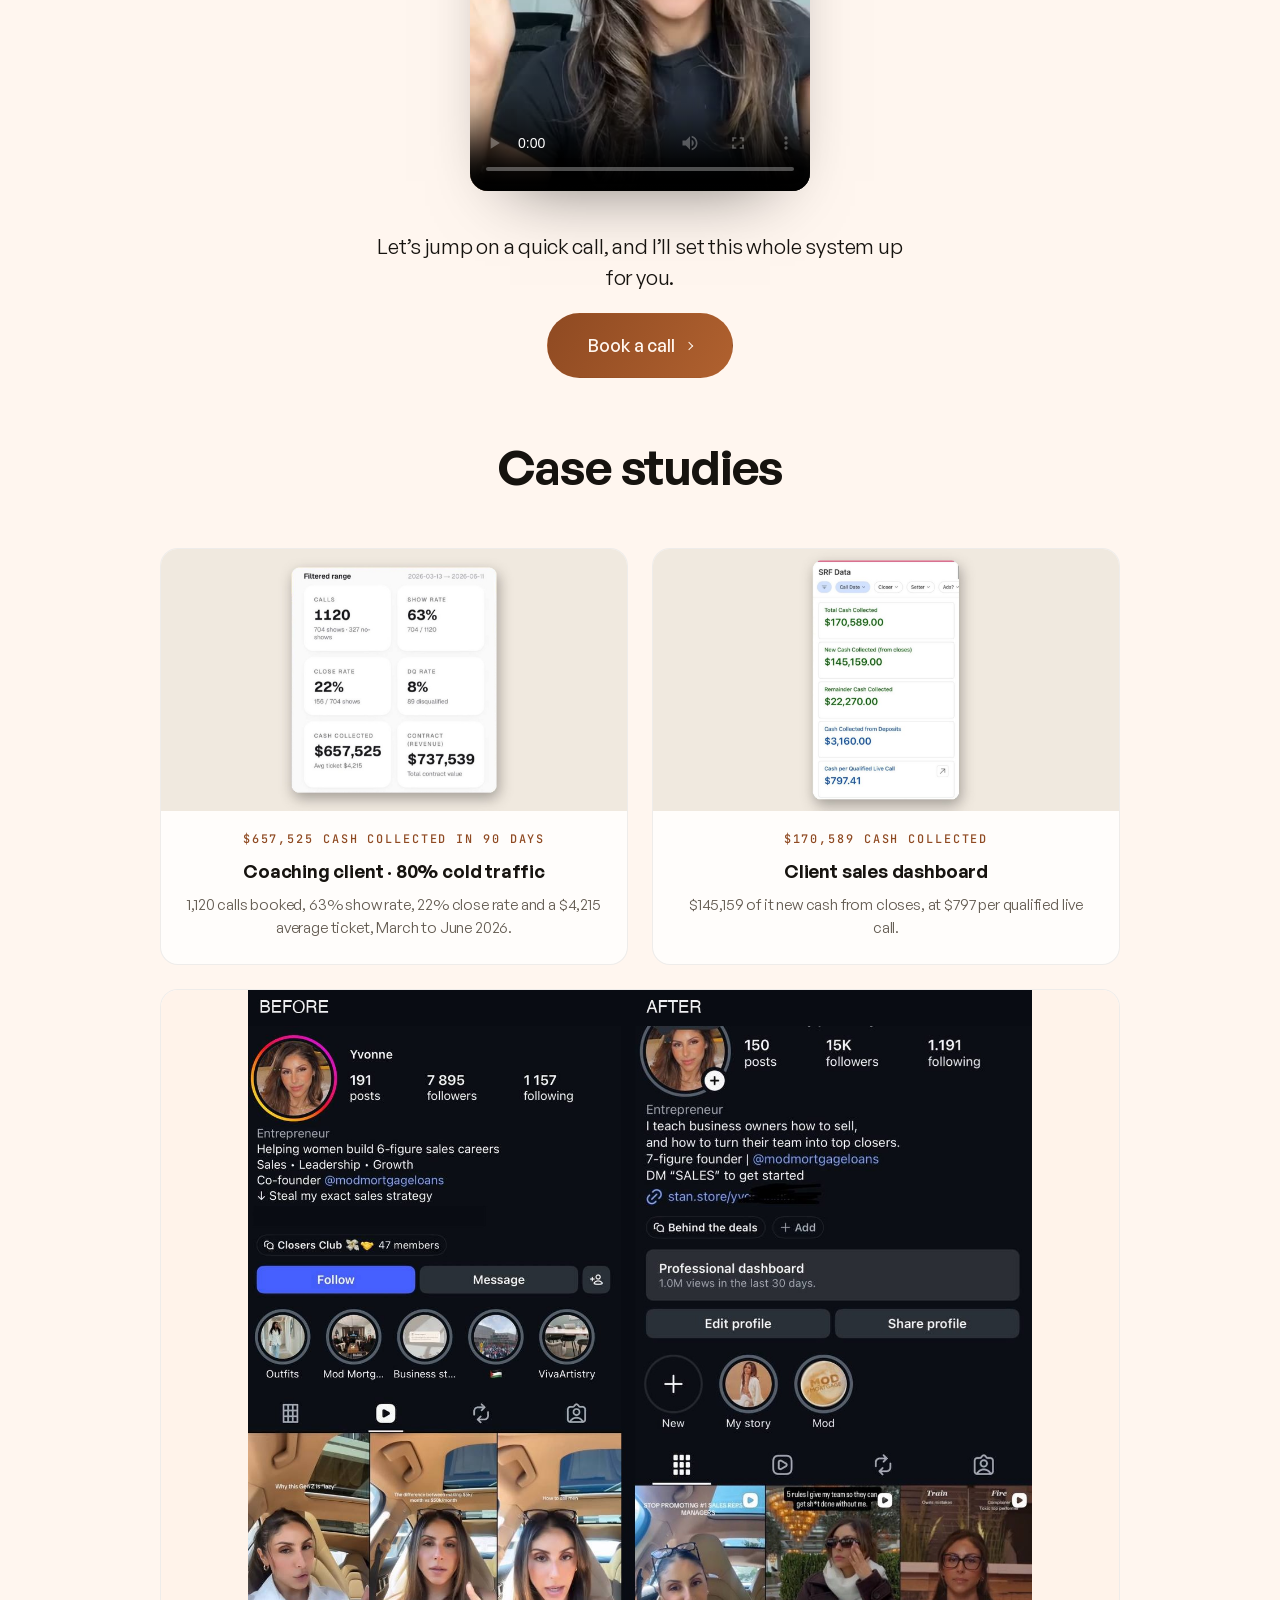
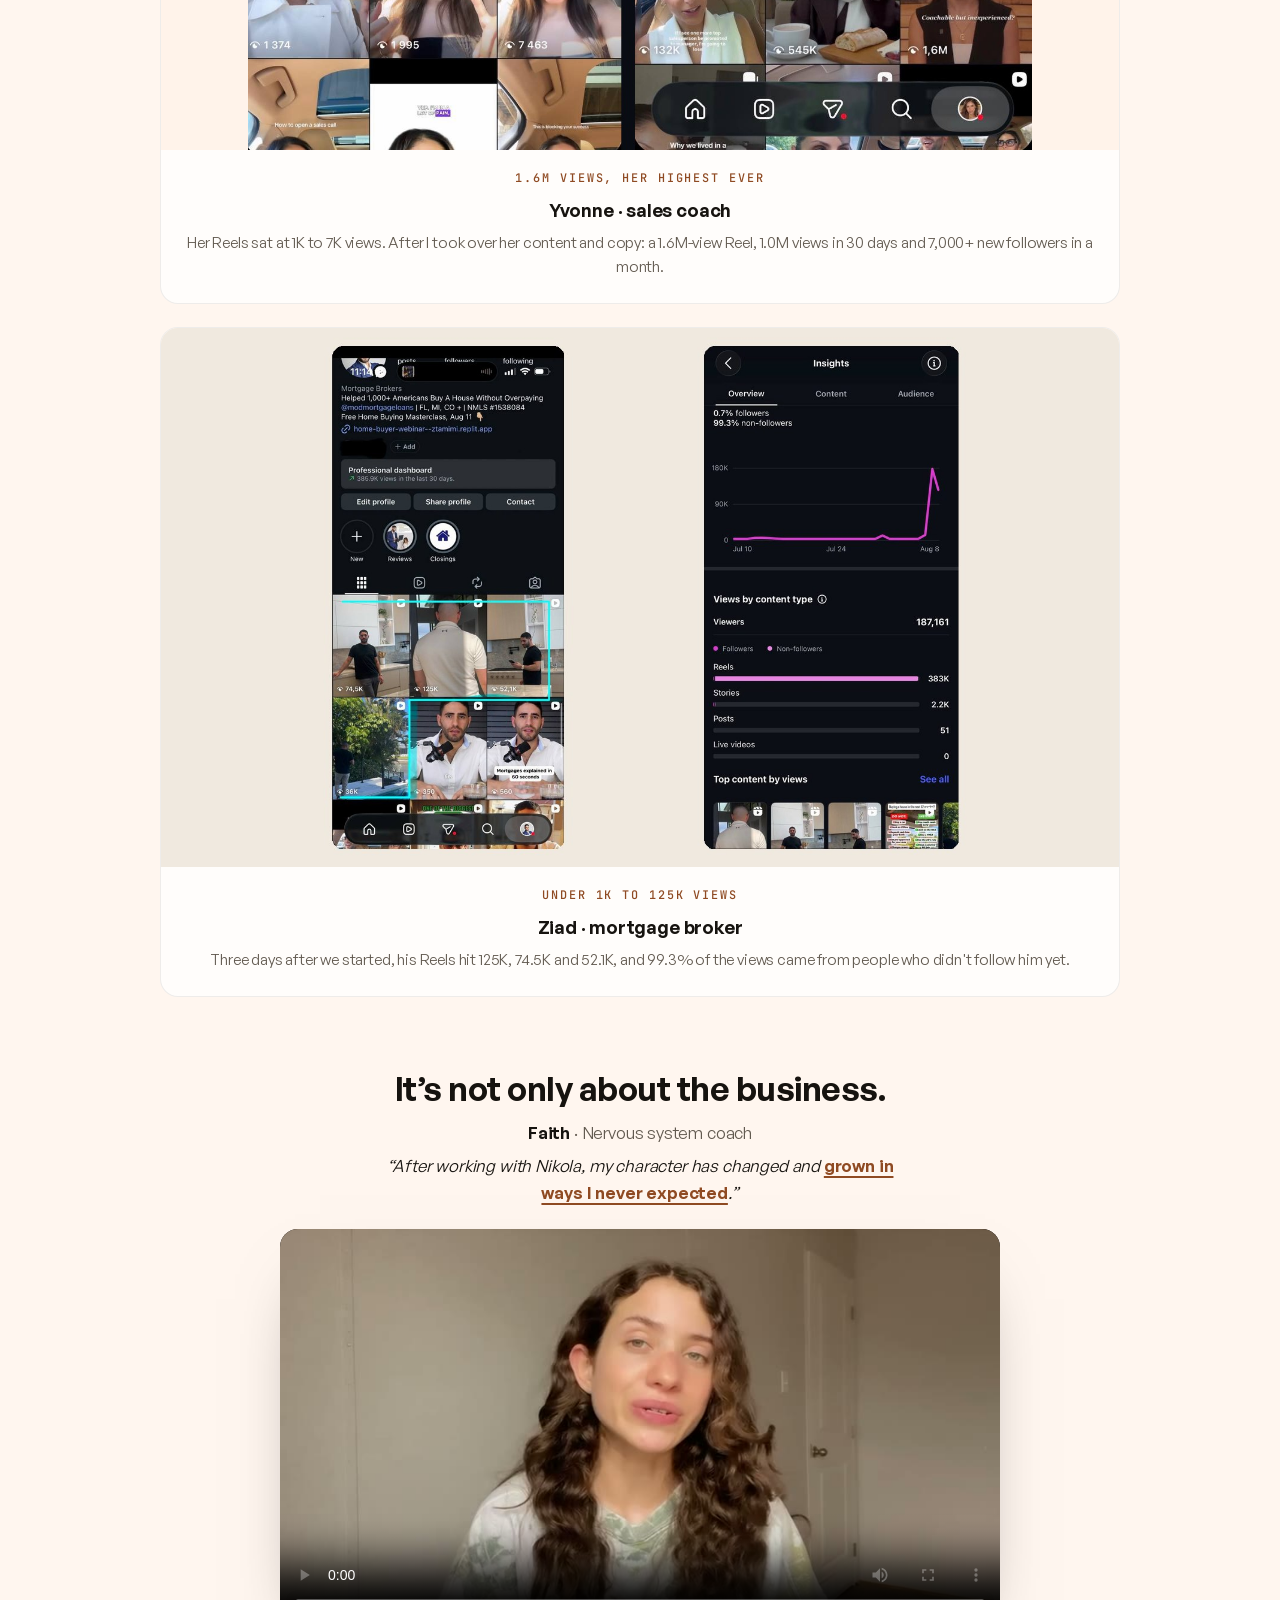
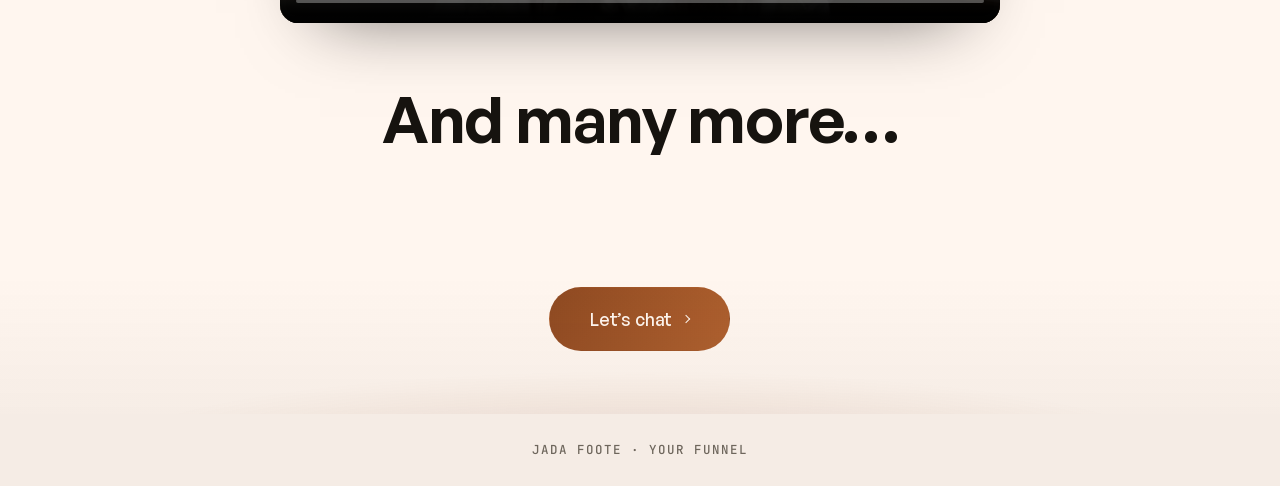
==== commit 0b1955e4: "Hub: add Loom hero video Co-Authored-By: Claude Opus 5.5 <noreply@anthropic.com>" ====
--- a/index.html
+++ b/index.html
@@ -34,7 +34,7 @@
        caseStudies : optional. [{ youtube: "VIDEO_ID" | image: "path", result: "$48k in 30 days", title: "...", text: "..." }]
     ============================================================================== */
     window.PITCH_CONFIG = {
-      heroEmbed: "",
+      heroEmbed: "https://www.loom.com/share/d3ea0f47311a42c6a03bfe529e87a7ed",
       calendly: "https://calendly.com/nikola-monetisebetter/discovery",
       mode: (new URLSearchParams(location.search).get("mode") || "funnel"),
       brand: { logo: "", name: "", url: "", footer: "" },
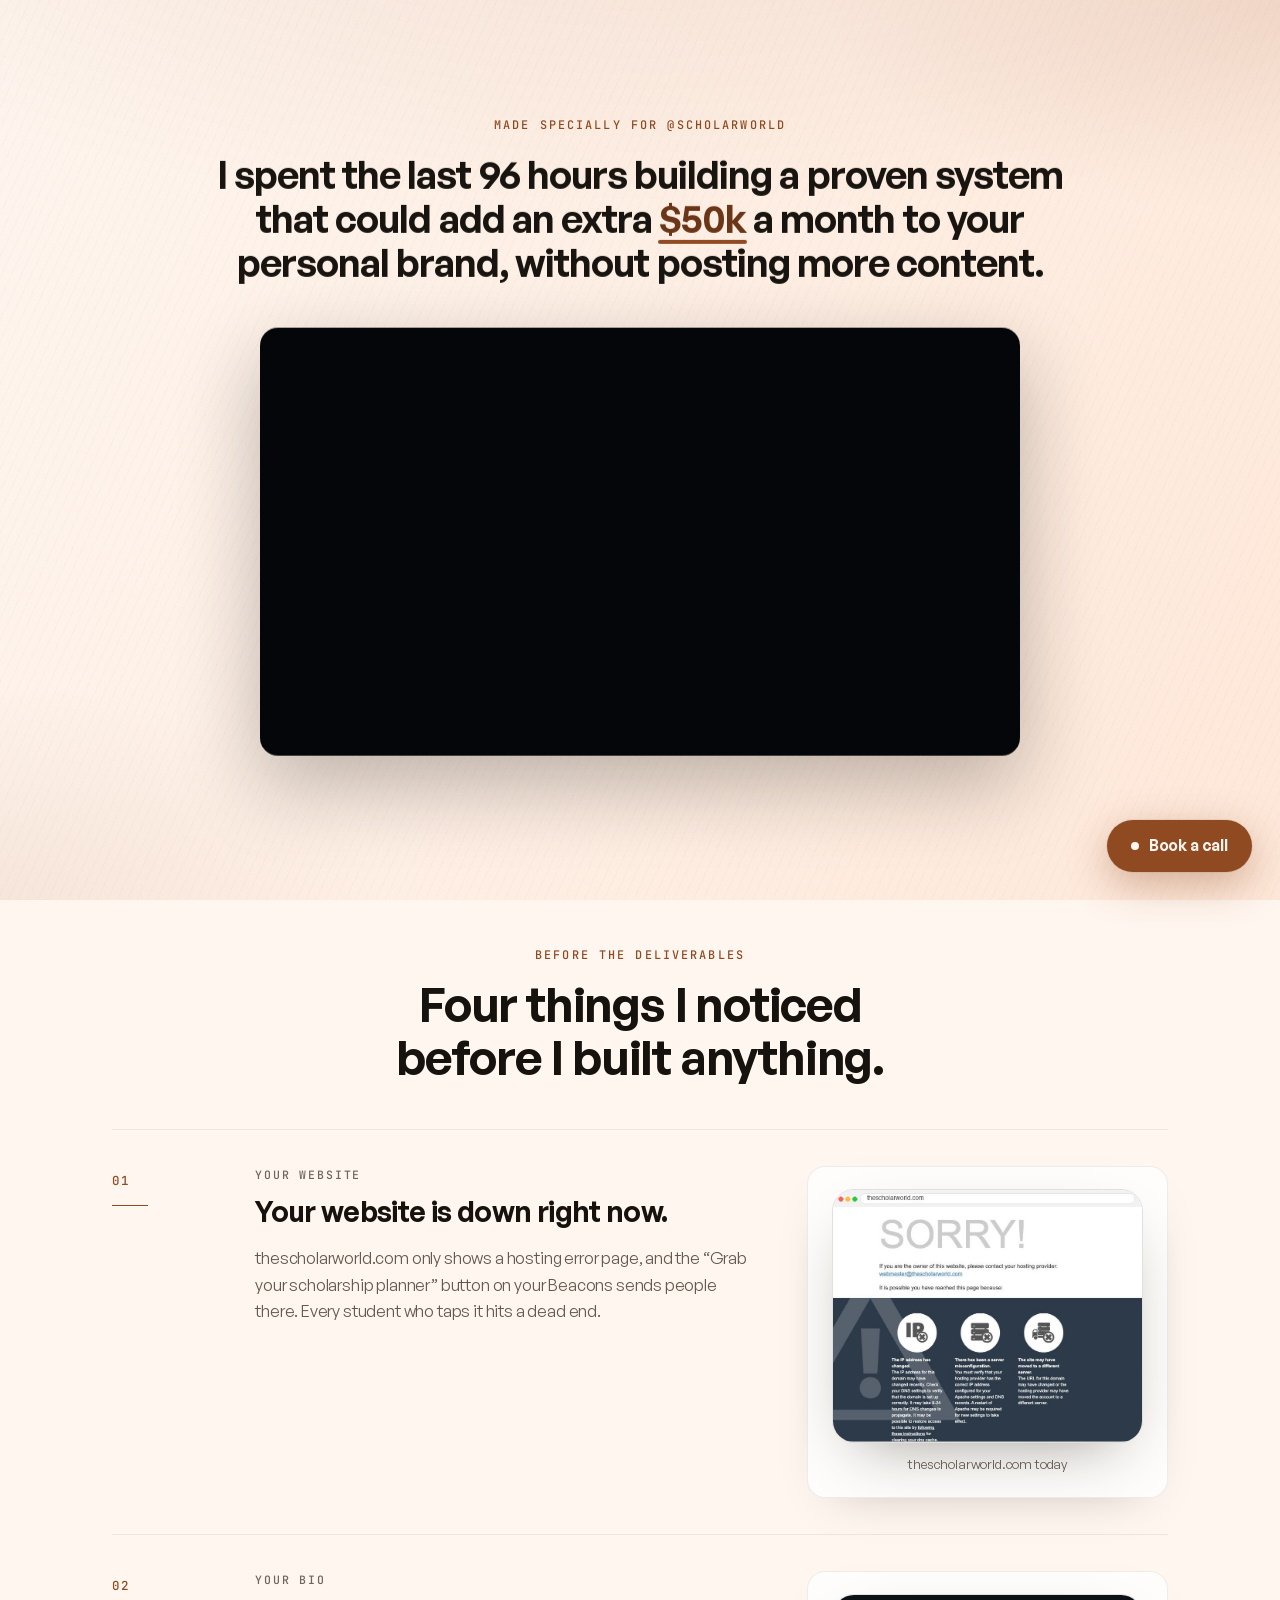
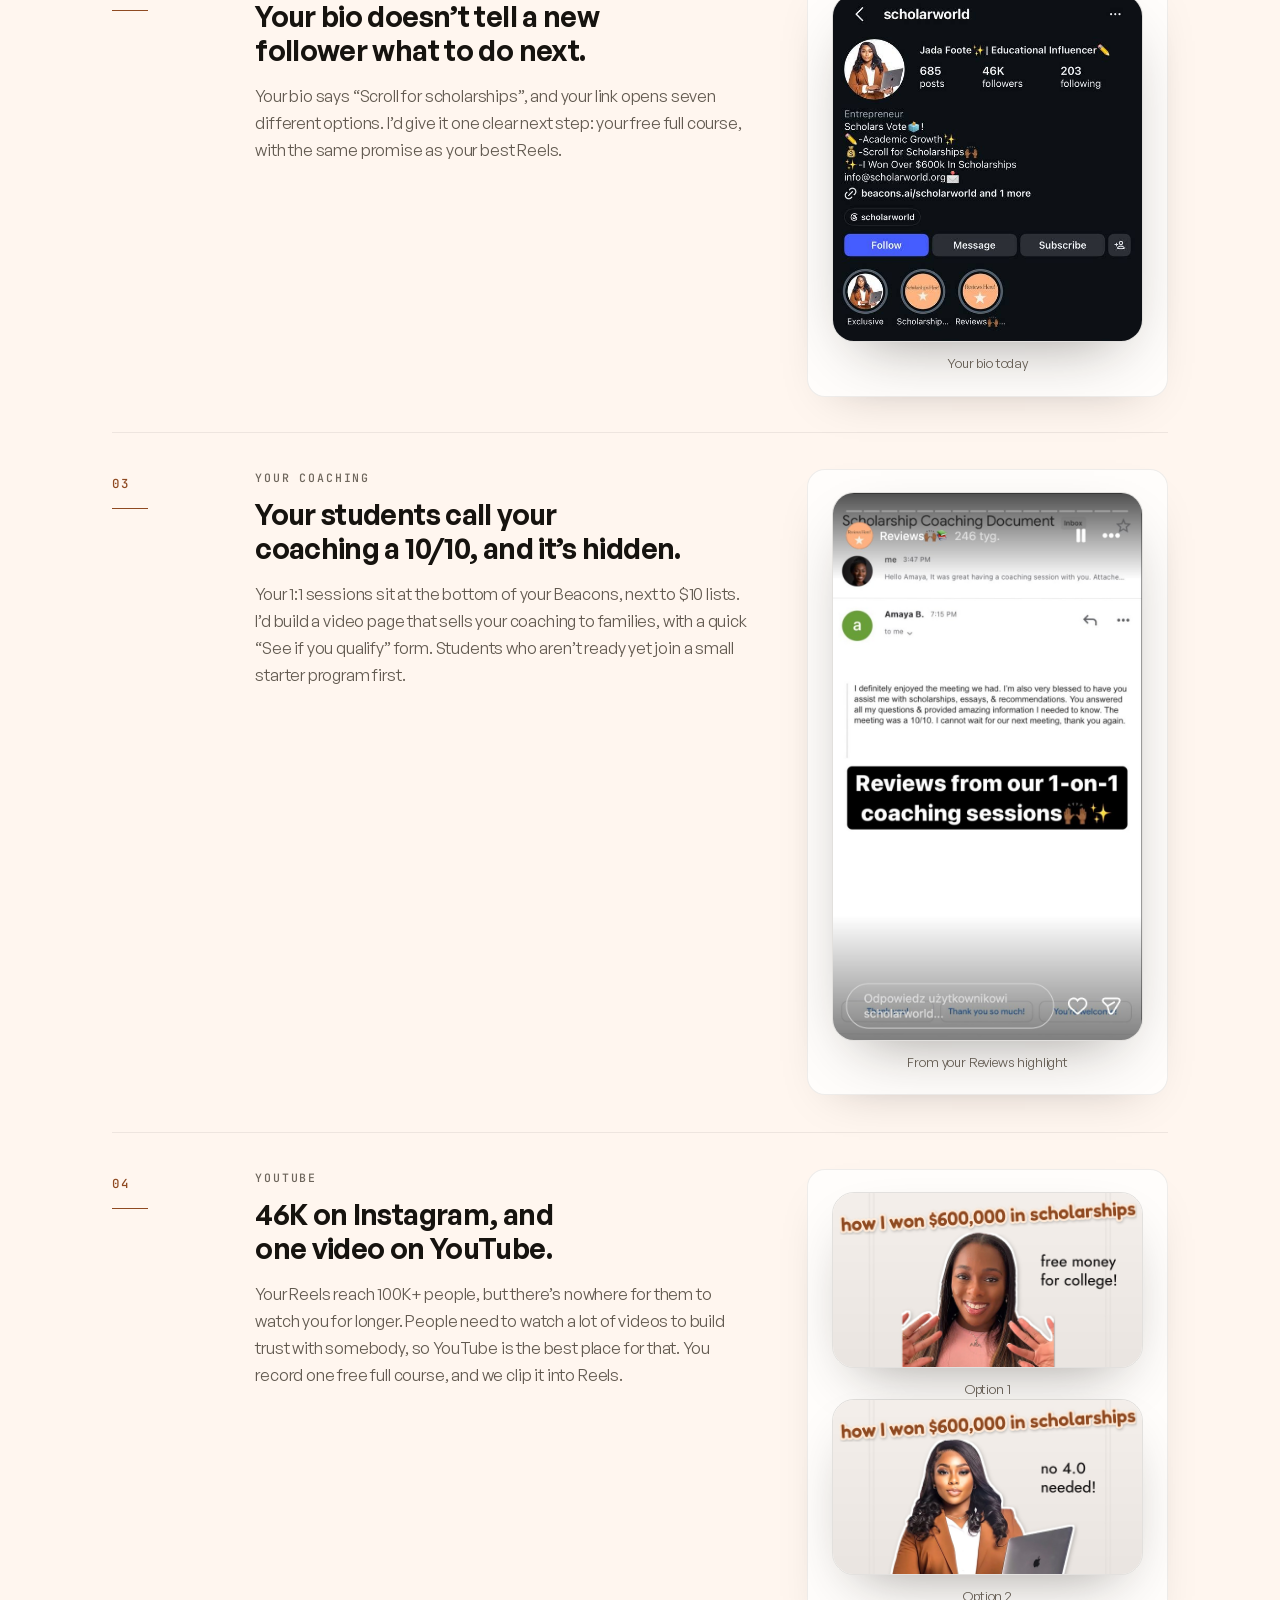
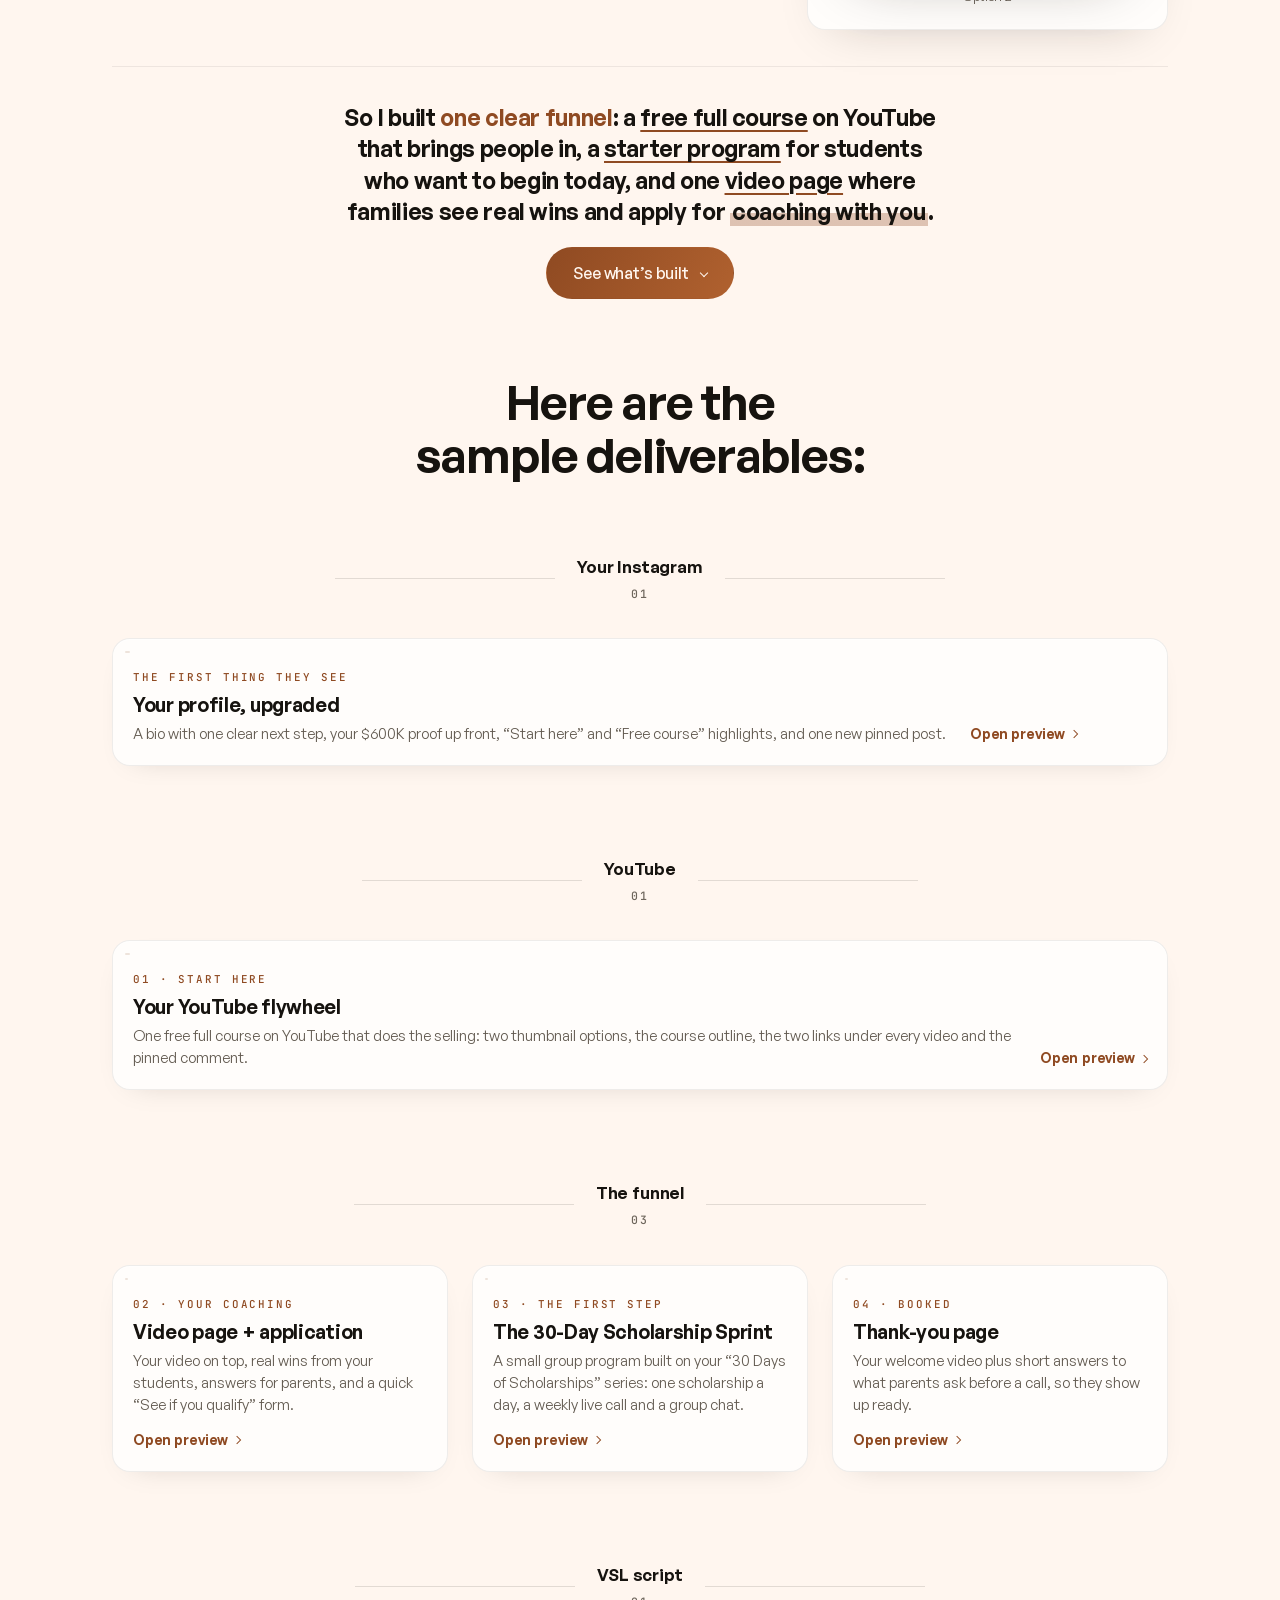
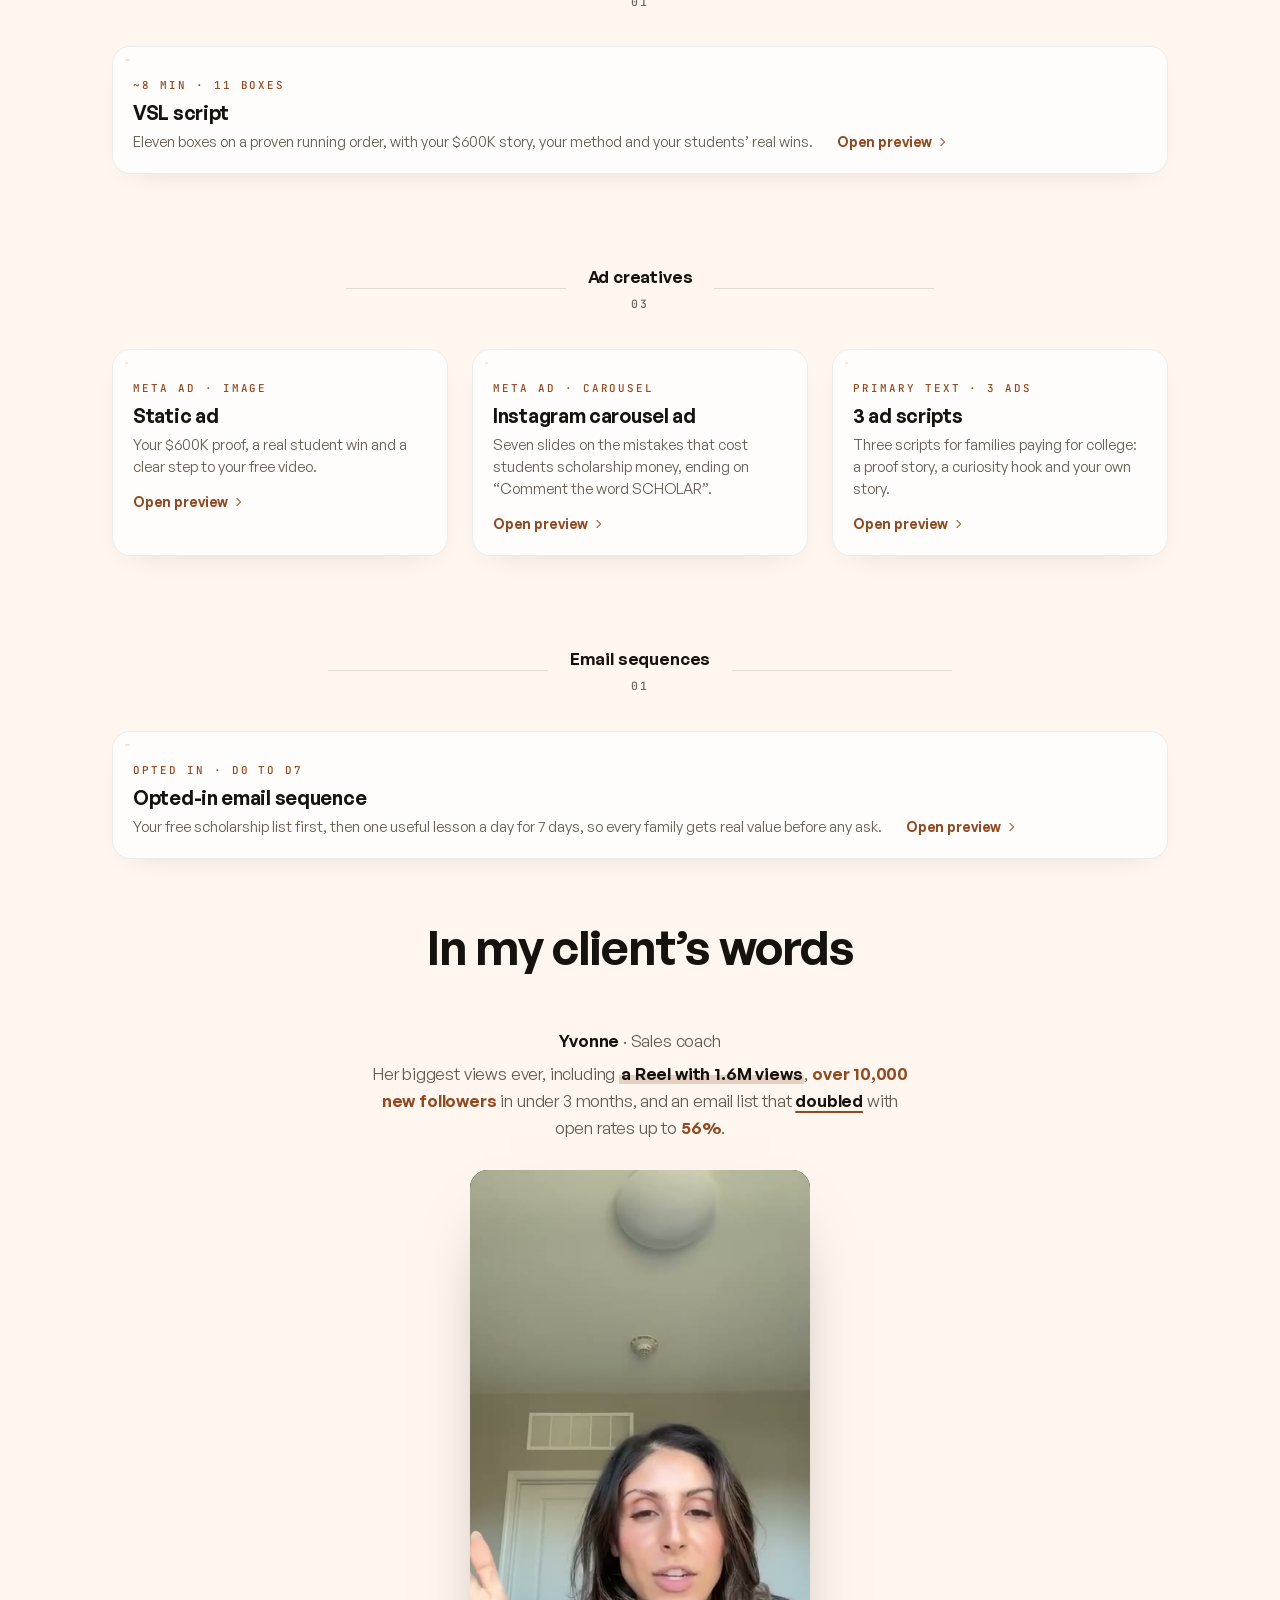
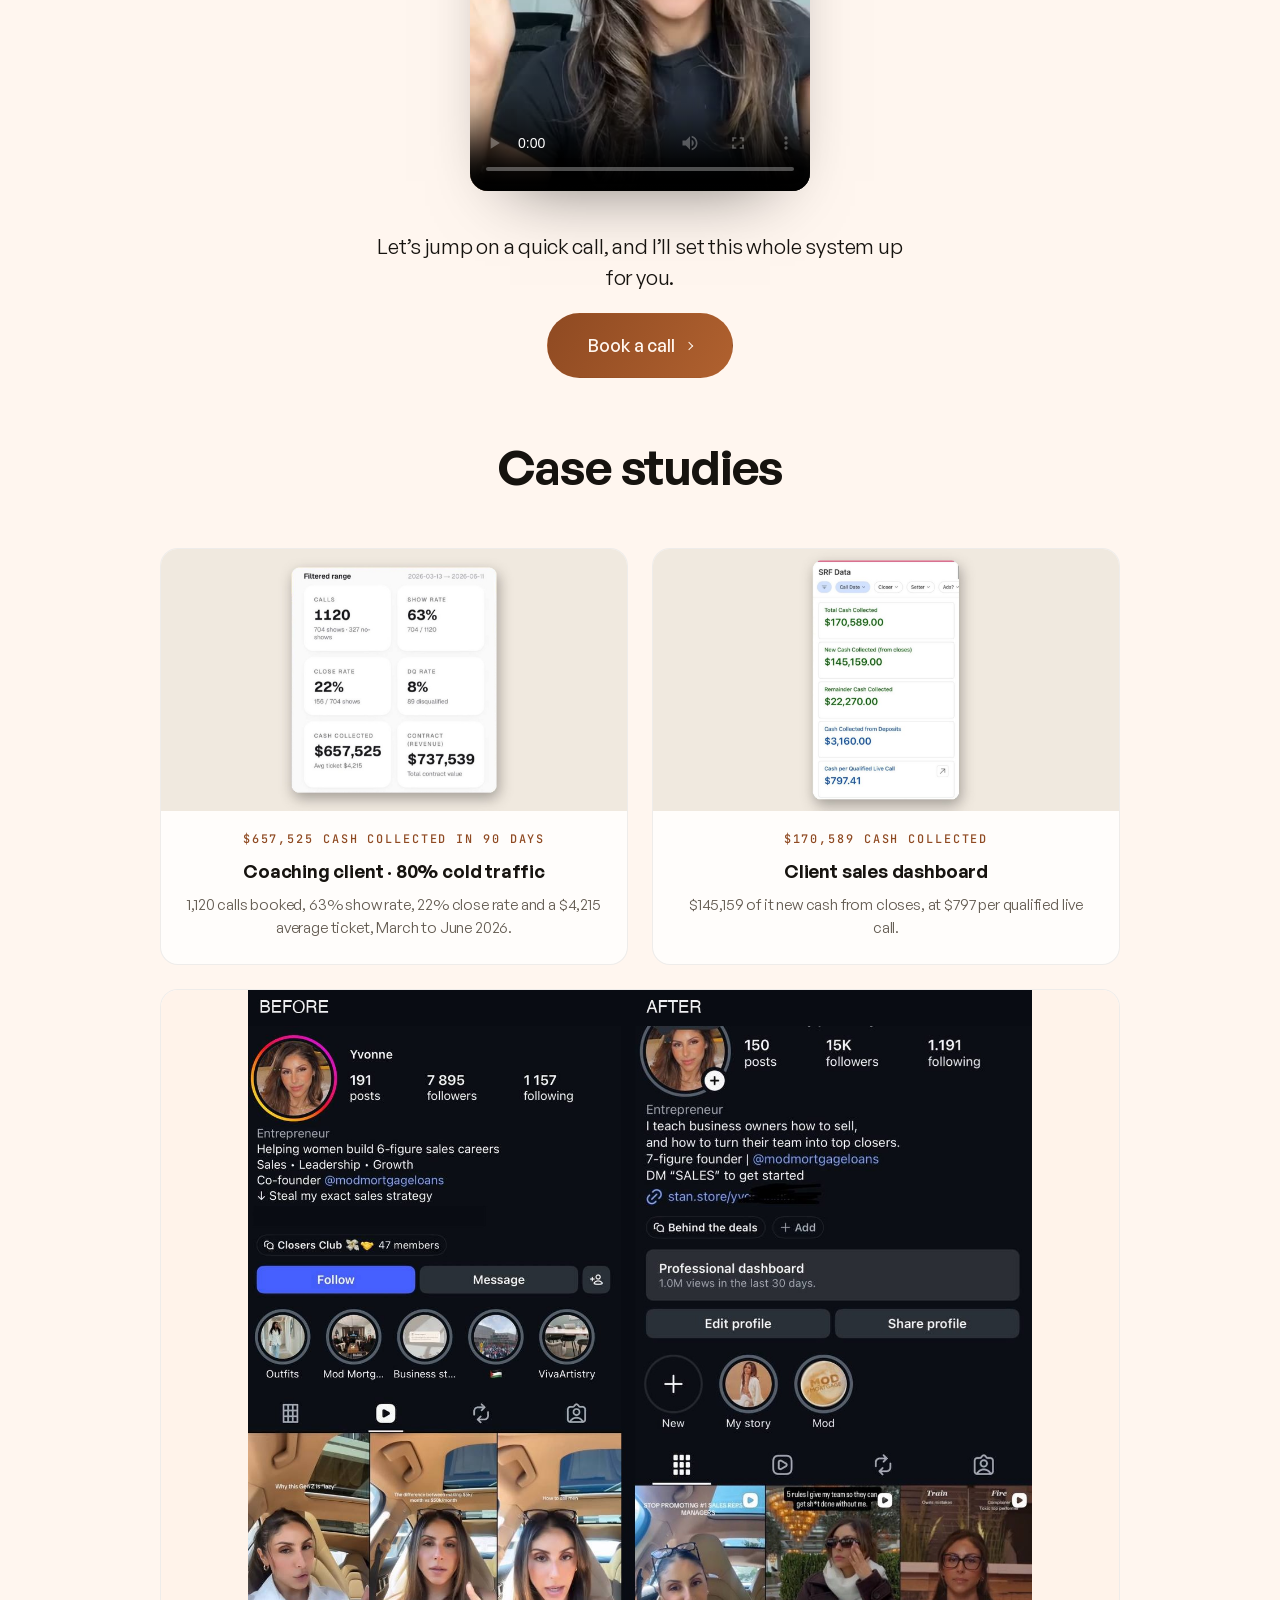
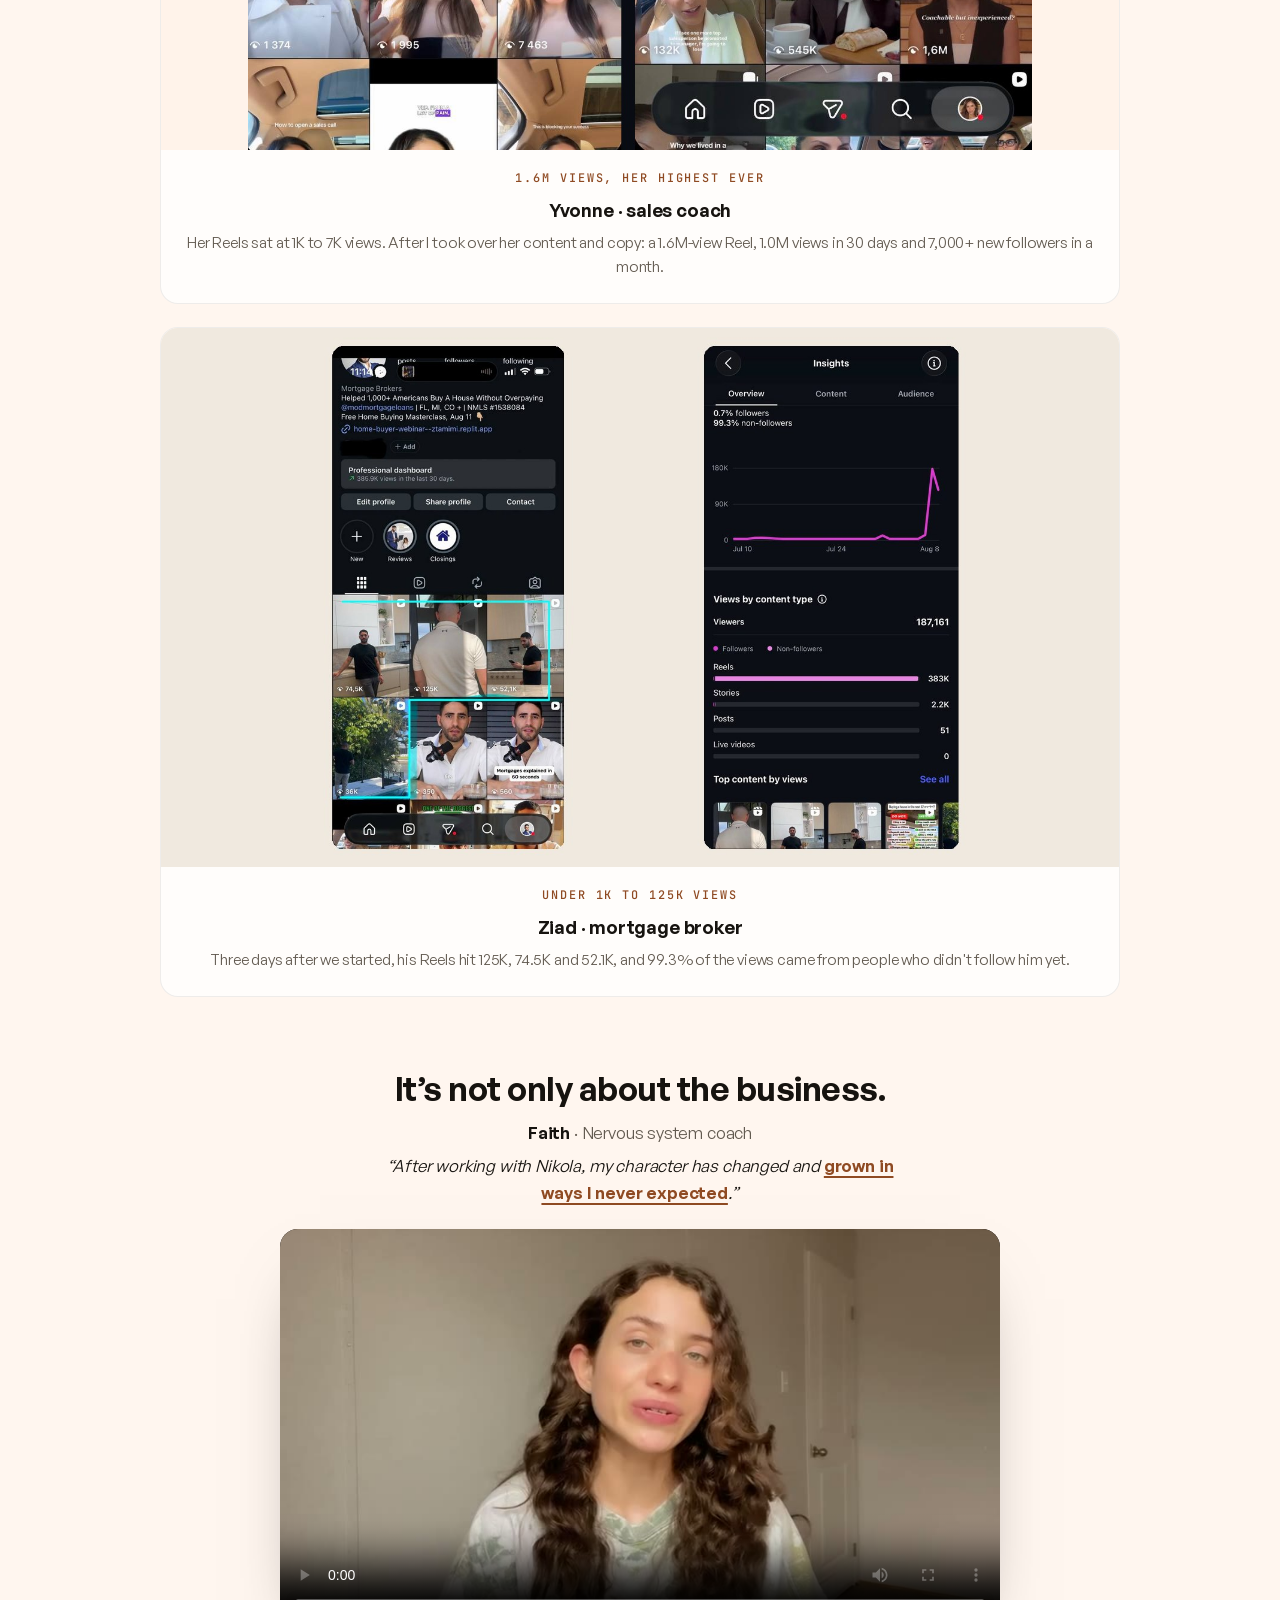
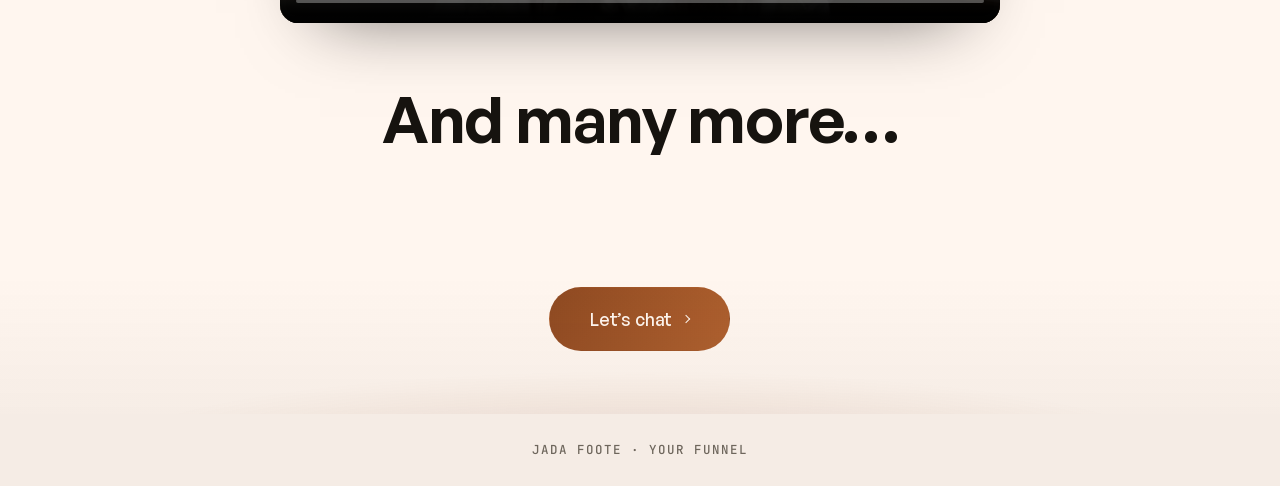
==== commit 49a4a241: "Link preview shows the Loom recording Co-Authored-By: Claude Opus 5.5 <noreply@anthropic.com>" ====
--- a/index.html
+++ b/index.html
@@ -8,14 +8,14 @@
   <meta name="robots" content="noindex" />
   <meta property="og:title" content="Jada, adding an extra $50k/mo to your personal brand" />
   <meta property="og:description" content="Jada, adding an extra $50k/mo to your personal brand" />
-  <meta property="og:image" content="https://nikola424.github.io/for-jada/og.png" />
+  <meta property="og:image" content="https://nikola424.github.io/for-jada/og.png?v=loom1" />
   <meta property="og:image:width" content="1200" />
   <meta property="og:image:height" content="630" />
   <meta property="og:url" content="https://nikola424.github.io/for-jada/" />
   <meta property="og:type" content="website" />
   <meta name="twitter:card" content="summary_large_image" />
   <meta name="twitter:title" content="Jada, adding an extra $50k/mo to your personal brand" />
-  <meta name="twitter:image" content="https://nikola424.github.io/for-jada/og.png" />
+  <meta name="twitter:image" content="https://nikola424.github.io/for-jada/og.png?v=loom1" />
   <!-- Generated per build from the PROSPECT'S logo: node scripts/make_favicon.js {folder} -->
   <link rel="icon" href="assets/img/favicon.png" type="image/png" />
   <link rel="apple-touch-icon" href="assets/img/apple-touch-icon.png" />
